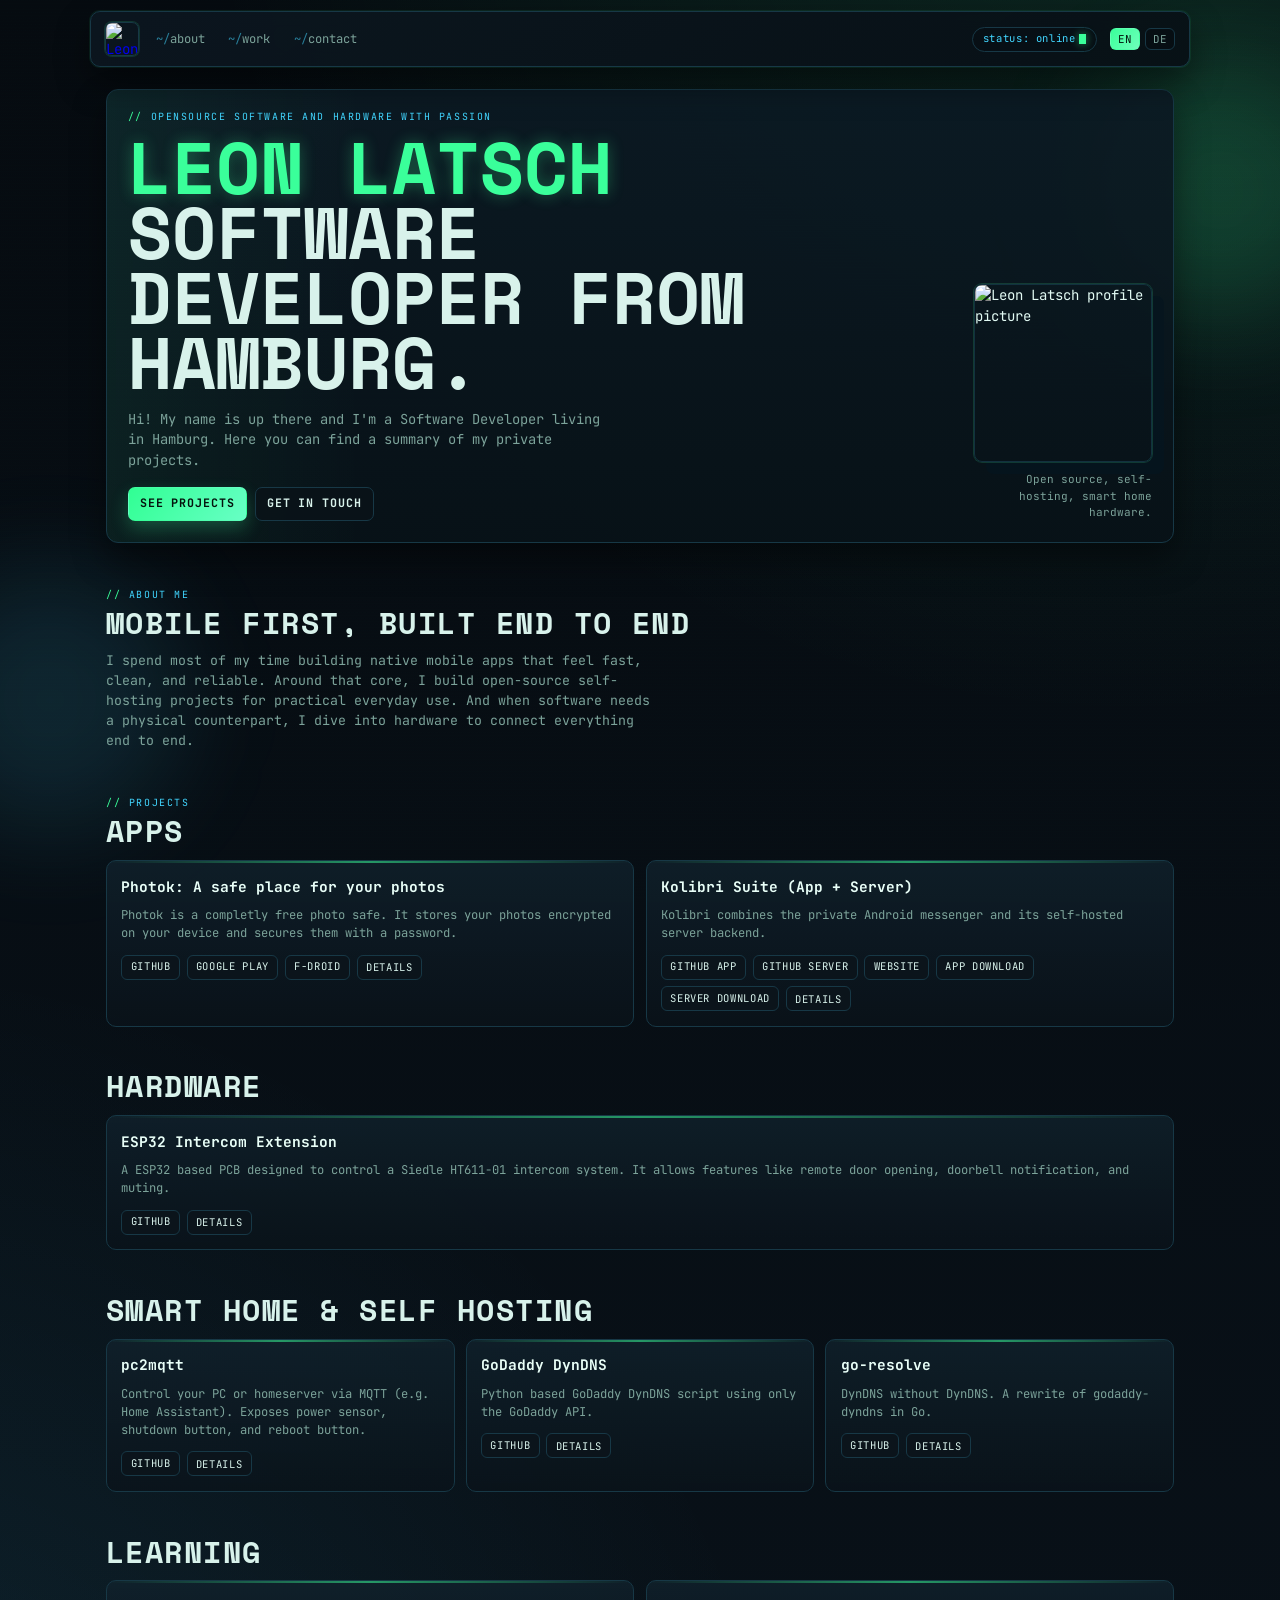
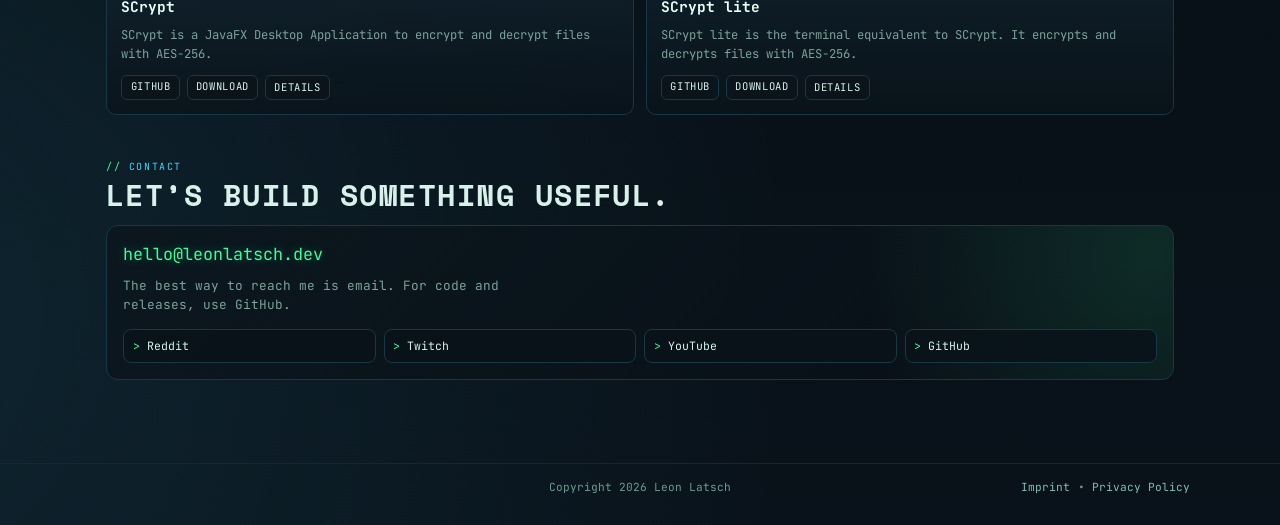
==== index.html @ 1a0ef121 "rename privacy file" ====
<!doctype html>
<html lang="en">
    <head>
        <meta charset="UTF-8" />
        <meta name="viewport" content="width=device-width, initial-scale=1.0" />
        <title>Leon Latsch</title>
        <meta
            name="description"
            content="OpenSource Software and Hardware with Passion."
        />
        <link
            rel="icon"
            type="image/png"
            href="https://github.com/leonlatsch.png"
        />
        <link rel="preconnect" href="https://fonts.googleapis.com" />
        <link rel="preconnect" href="https://fonts.gstatic.com" crossorigin />
        <link
            href="https://fonts.googleapis.com/css2?family=JetBrains+Mono:wght@400;500;700;800&family=Space+Mono:wght@400;700&display=swap"
            rel="stylesheet"
        />
        <link rel="stylesheet" href="./styles.css" />
    </head>
    <body data-page="home">
        <div class="noise" aria-hidden="true"></div>
        <div class="orb orb-a" aria-hidden="true"></div>
        <div class="orb orb-b" aria-hidden="true"></div>

        <header class="site-header">
            <div class="header-left">
                <a
                    href="#top"
                    class="header-avatar-link"
                    aria-label="Back to top"
                >
                    <img
                        class="header-avatar"
                        src="https://github.com/leonlatsch.png"
                        alt="Leon Latsch profile picture"
                        width="40"
                        height="40"
                        loading="eager"
                    />
                </a>
                <nav>
                    <a href="#about" data-i18n="common.nav.about">About</a>
                    <a href="#work" data-i18n="common.nav.work">Work</a>
                    <a href="#contact" data-i18n="common.nav.contact"
                        >Contact</a
                    >
                </nav>
            </div>
            <div class="header-center" aria-hidden="true">
                <span class="terminal-pill"
                    >status: online<span class="cursor"></span
                ></span>
            </div>
            <div class="lang-switcher" aria-label="Language switcher">
                <button type="button" data-lang="en">EN</button>
                <button type="button" data-lang="de">DE</button>
            </div>
        </header>

        <main id="top">
            <section class="hero reveal-frame">
                <p class="kicker" data-i18n="home.kicker">
                    OpenSource Software and Hardware with Passion
                </p>
                <div class="hero-layout">
                    <div class="hero-main">
                        <h1>
                            <span class="hero-name" data-i18n="home.hero.name"
                                >Leon Latsch</span
                            >
                            <span data-i18n="home.hero.role"
                                >Software Developer from Hamburg.</span
                            >
                        </h1>
                        <p class="lead" data-i18n="home.hero.intro">
                            Hi! My name is up there and I'm a Software Developer
                            living in Hamburg. Here you can find a summary of my
                            private projects.
                        </p>
                        <div class="hero-actions">
                            <a
                                class="btn btn-primary"
                                href="#work"
                                data-i18n="home.hero.ctaProjects"
                                >See projects</a
                            >
                            <a
                                class="btn btn-secondary"
                                href="mailto:hello@leonlatsch.dev"
                                data-i18n="home.hero.ctaContact"
                                >Get in touch</a
                            >
                        </div>
                    </div>
                    <aside class="hero-side">
                        <img
                            class="profile-pic"
                            src="https://github.com/leonlatsch.png"
                            alt="Leon Latsch profile picture"
                            width="180"
                            height="180"
                            loading="eager"
                        />
                        <p
                            class="hero-side-note"
                            data-i18n="home.hero.sideNote"
                        >
                            Open source, self-hosting, smart home hardware.
                        </p>
                    </aside>
                </div>
            </section>

            <section id="about" class="section">
                <div class="section-head">
                    <p class="eyebrow" data-i18n="home.about.comment">
                        about me
                    </p>
                    <h2 data-i18n="home.about.headline">
                        Mobile First, Built End to End
                    </h2>
                </div>
                <p class="about-text" data-i18n="home.about.text">
                    I spend most of my time building native mobile apps that
                    feel fast, clean, and reliable. Around that core, I build
                    open-source self-hosting projects for practical everyday
                    use. And when software needs a physical counterpart, I dive
                    into hardware to connect everything end to end.
                </p>
            </section>

            <section id="work" class="section">
                <div class="section-head">
                    <p class="eyebrow" data-i18n="home.work.comment">
                        projects
                    </p>
                </div>
                <div class="section-head">
                    <h2 class="group-heading" data-i18n="home.work.appsTitle">
                        Apps
                    </h2>
                </div>
                <div class="big-projects">
                    <article class="card">
                        <h3 data-i18n="home.projects.photok.title">
                            Photok: A safe place for your photos
                        </h3>
                        <p data-i18n="home.projects.photok.description">
                            Photok is a completly free photo safe.
                        </p>
                        <div class="project-links">
                            <a
                                href="https://github.com/leonlatsch/photok"
                                target="_blank"
                                rel="noreferrer"
                                data-i18n="home.projects.github"
                                >GitHub</a
                            >
                            <a
                                href="https://play.google.com/store/apps/details?id=dev.leonlatsch.photok&utm_source=website"
                                target="_blank"
                                rel="noreferrer"
                                data-i18n="home.projects.downloadGooglePlay"
                                >Google Play</a
                            >
                            <a
                                href="https://f-droid.org/packages/dev.leonlatsch.photok"
                                target="_blank"
                                rel="noreferrer"
                                data-i18n="home.projects.downloadFdroid"
                                >F-Droid</a
                            >
                            <button
                                type="button"
                                class="btn-link"
                                data-open-project="photok"
                                data-i18n="home.projects.details"
                            >
                                Details
                            </button>
                        </div>
                    </article>
                    <article class="card">
                        <h3 data-i18n="home.projects.kolibriSuite.title">
                            Kolibri Suite (App + Server)
                        </h3>
                        <p data-i18n="home.projects.kolibriSuite.description">
                            Kolibri combines the private Android messenger and
                            its self-hosted server backend.
                        </p>
                        <div class="project-links">
                            <a
                                href="https://github.com/leonlatsch/kolibri"
                                target="_blank"
                                rel="noreferrer"
                                data-i18n="home.projects.githubApp"
                                >GitHub App</a
                            >
                            <a
                                href="https://github.com/leonlatsch/kolibri-server"
                                target="_blank"
                                rel="noreferrer"
                                data-i18n="home.projects.githubServer"
                                >GitHub Server</a
                            >
                            <a
                                href="https://kolibri.leonlatsch.dev"
                                target="_blank"
                                rel="noreferrer"
                                data-i18n="home.projects.website"
                                >Website</a
                            >
                            <a
                                href="https://github.com/leonlatsch/kolibri/releases/latest"
                                target="_blank"
                                rel="noreferrer"
                                data-i18n="home.projects.downloadApp"
                                >App Download</a
                            >
                            <a
                                href="https://github.com/leonlatsch/kolibri-server/releases/latest"
                                target="_blank"
                                rel="noreferrer"
                                data-i18n="home.projects.downloadServer"
                                >Server Download</a
                            >
                            <button
                                type="button"
                                class="btn-link"
                                data-open-project="kolibriSuite"
                                data-i18n="home.projects.details"
                            >
                                Details
                            </button>
                        </div>
                    </article>
                </div>
            </section>

            <section class="section">
                <div class="section-head">
                    <h2
                        class="group-heading"
                        data-i18n="home.work.hardwareTitle"
                    >
                        Hardware
                    </h2>
                </div>
                <div class="big-projects">
                    <article class="card">
                        <h3 data-i18n="home.projects.esp32.title">
                            ESP32 Intercom Extension
                        </h3>
                        <p data-i18n="home.projects.esp32.description">
                            A ESP32 based PCB designed to control a Siedle
                            HT611-01 intercom system.
                        </p>
                        <div class="project-links">
                            <a
                                href="https://github.com/leonlatsch/HT611-01_ESP32"
                                target="_blank"
                                rel="noreferrer"
                                data-i18n="home.projects.github"
                                >GitHub</a
                            >
                            <button
                                type="button"
                                class="btn-link"
                                data-open-project="esp32"
                                data-i18n="home.projects.details"
                            >
                                Details
                            </button>
                        </div>
                    </article>
                </div>
            </section>

            <section class="section">
                <div class="section-head">
                    <h2
                        class="group-heading"
                        data-i18n="home.work.smartHomeTitle"
                    >
                        Smart Home &amp; Self Hosting
                    </h2>
                </div>
                <div class="big-projects">
                    <article class="card">
                        <h3 data-i18n="home.projects.pc2mqtt.title">pc2mqtt</h3>
                        <p data-i18n="home.projects.pc2mqtt.description">
                            Control your PC or homeserver with MQTT (e.g. Home
                            Assistant). Exposes power sensor, shutdown, and
                            reboot.
                        </p>
                        <div class="project-links">
                            <a
                                href="https://github.com/leonlatsch/pc2mqtt"
                                target="_blank"
                                rel="noreferrer"
                                data-i18n="home.projects.github"
                                >GitHub</a
                            >
                            <button
                                type="button"
                                class="btn-link"
                                data-open-project="pc2mqtt"
                                data-i18n="home.projects.details"
                            >
                                Details
                            </button>
                        </div>
                    </article>
                    <article class="card">
                        <h3 data-i18n="home.projects.godaddy.title">
                            GoDaddy DynDNS
                        </h3>
                        <p data-i18n="home.projects.godaddy.description">
                            Python based GoDaddy DynDNS script using only the
                            GoDaddy API.
                        </p>
                        <div class="project-links">
                            <a
                                href="https://github.com/leonlatsch/godaddy-dyndns"
                                target="_blank"
                                rel="noreferrer"
                                data-i18n="home.projects.github"
                                >GitHub</a
                            >
                            <button
                                type="button"
                                class="btn-link"
                                data-open-project="godaddy"
                                data-i18n="home.projects.details"
                            >
                                Details
                            </button>
                        </div>
                    </article>
                    <article class="card">
                        <h3 data-i18n="home.projects.goResolve.title">
                            go-resolve
                        </h3>
                        <p data-i18n="home.projects.goResolve.description">
                            DynDNS without DynDNS. A rewrite of godaddy-dyndns
                            in Go.
                        </p>
                        <div class="project-links">
                            <a
                                href="https://github.com/leonlatsch/go-resolve"
                                target="_blank"
                                rel="noreferrer"
                                data-i18n="home.projects.github"
                                >GitHub</a
                            >
                            <button
                                type="button"
                                class="btn-link"
                                data-open-project="goResolve"
                                data-i18n="home.projects.details"
                            >
                                Details
                            </button>
                        </div>
                    </article>
                </div>
            </section>

            <section class="section">
                <div class="section-head">
                    <h2
                        class="group-heading"
                        data-i18n="home.work.learningTitle"
                    >
                        Learning
                    </h2>
                </div>
                <div class="big-projects">
                    <article class="card">
                        <h3 data-i18n="home.projects.scrypt.title">SCrypt</h3>
                        <p data-i18n="home.projects.scrypt.description">
                            SCrypt is a JavaFX Desktop Application to encrypt
                            and decrypt files with AES-256.
                        </p>
                        <div class="project-links">
                            <a
                                href="https://github.com/leonlatsch/scrypt"
                                target="_blank"
                                rel="noreferrer"
                                data-i18n="home.projects.github"
                                >GitHub</a
                            >
                            <a
                                href="https://github.com/leonlatsch/scrypt/releases/latest"
                                target="_blank"
                                rel="noreferrer"
                                data-i18n="home.projects.download"
                                >Download</a
                            >
                            <button
                                type="button"
                                class="btn-link"
                                data-open-project="scrypt"
                                data-i18n="home.projects.details"
                            >
                                Details
                            </button>
                        </div>
                    </article>
                    <article class="card">
                        <h3 data-i18n="home.projects.scryptLite.title">
                            SCrypt lite
                        </h3>
                        <p data-i18n="home.projects.scryptLite.description">
                            SCrypt lite is the terminal equivalent to SCrypt.
                        </p>
                        <div class="project-links">
                            <a
                                href="https://github.com/leonlatsch/scrypt-lite"
                                target="_blank"
                                rel="noreferrer"
                                data-i18n="home.projects.github"
                                >GitHub</a
                            >
                            <a
                                href="https://github.com/leonlatsch/scrypt-lite/releases/latest"
                                target="_blank"
                                rel="noreferrer"
                                data-i18n="home.projects.download"
                                >Download</a
                            >
                            <button
                                type="button"
                                class="btn-link"
                                data-open-project="scryptLite"
                                data-i18n="home.projects.details"
                            >
                                Details
                            </button>
                        </div>
                    </article>
                </div>
            </section>

            <section id="contact" class="section">
                <div class="section-head">
                    <p class="eyebrow" data-i18n="home.contact.comment">
                        contact
                    </p>
                    <h2 data-i18n="home.contact.headline">
                        Let’s build something useful.
                    </h2>
                </div>
                <div class="contact">
                    <a class="mail-link" href="mailto:hello@leonlatsch.dev">
                        hello@leonlatsch.dev
                    </a>
                    <p class="contact-note" data-i18n="home.contact.note">
                        The best way to reach me is email. For code and
                        releases, use GitHub.
                    </p>
                    <div class="social-links">
                        <a
                            href="https://www.reddit.com/u/leonlatsch"
                            target="_blank"
                            rel="noreferrer"
                            data-i18n="common.social.reddit"
                            >Reddit</a
                        >
                        <a
                            href="https://twitch.tv/leonlatsch"
                            target="_blank"
                            rel="noreferrer"
                            data-i18n="common.social.twitch"
                            >Twitch</a
                        >
                        <a
                            href="https://www.youtube.com/channel/UCuHlotm527Csanl_EoevnqQ"
                            target="_blank"
                            rel="noreferrer"
                            data-i18n="common.social.youtube"
                            >YouTube</a
                        >
                        <a
                            href="https://github.com/leonlatsch"
                            target="_blank"
                            rel="noreferrer"
                            data-i18n="common.social.github"
                            >GitHub</a
                        >
                    </div>
                </div>
            </section>
        </main>
        <footer class="site-footer">
            <div class="site-footer-inner">
                <div class="site-footer-left" aria-hidden="true"></div>
                <p class="site-footer-copy">Copyright 2026 Leon Latsch</p>
                <p class="site-footer-links">
                    <a href="./imprint.html" data-i18n="common.legal.imprint"
                        >Imprint</a
                    >
                    <span>&bull;</span>
                    <a
                        href="./privacy.html"
                        data-i18n="common.legal.privacy"
                        >Privacy Policy</a
                    >
                </p>
            </div>
        </footer>

        <dialog id="project-modal" class="project-modal">
            <article class="project-modal-card">
                <div class="project-modal-head">
                    <p class="eyebrow" data-i18n="home.projects.modalEyebrow">
                        Project details
                    </p>
                    <button
                        type="button"
                        id="project-modal-close"
                        class="btn-link"
                        data-i18n="home.projects.close"
                    >
                        Close
                    </button>
                </div>
                <h3 id="project-modal-title"></h3>
                <p id="project-modal-body"></p>
                <div id="project-modal-links" class="project-links"></div>
            </article>
        </dialog>

        <script src="./script.js"></script>
        <script src="https://storage.ko-fi.com/cdn/scripts/overlay-widget.js"></script>
        <script>
            kofiWidgetOverlay.draw("leonlatsch", {
                type: "floating-chat",
                "floating-chat.donateButton.text": "Support Me",
                "floating-chat.donateButton.background-color": "#323842",
                "floating-chat.donateButton.text-color": "#fff",
            });
        </script>
    </body>
</html>
---- styles.css ----
:root {
  --bg: #060b10;
  --bg-2: #09121a;
  --panel: #0d1821;
  --panel-2: #111f2b;
  --line: #173846;
  --line-soft: #102a35;
  --text: #d8f2eb;
  --muted: #7ca39a;
  --accent: #3aff9a;
  --accent-2: #42d6ff;
  --chip: #0b141b;
  --shadow: 0 16px 34px rgba(0, 0, 0, 0.42);
}

*,
*::before,
*::after {
  box-sizing: border-box;
}

html,
body {
  margin: 0;
  padding: 0;
}

body {
  font-family: "JetBrains Mono", "IBM Plex Mono", monospace;
  font-size: 14px;
  line-height: 1.5;
  color: var(--text);
  min-height: 100vh;
  background:
    radial-gradient(circle at 88% -10%, rgba(58, 255, 154, 0.12), transparent 36%),
    radial-gradient(circle at -12% 90%, rgba(66, 214, 255, 0.1), transparent 40%),
    linear-gradient(180deg, var(--bg), var(--bg-2));
}

body::before {
  content: "";
  position: fixed;
  inset: 0;
  pointer-events: none;
  background: repeating-linear-gradient(
    to bottom,
    rgba(123, 255, 213, 0.03) 0,
    rgba(123, 255, 213, 0.03) 1px,
    transparent 1px,
    transparent 3px
  );
  opacity: 0.22;
  z-index: -3;
}

body.is-lang-transition [data-i18n],
body.is-lang-transition [data-i18n-html] {
  animation: i18n-swap 220ms ease;
}

@keyframes i18n-swap {
  0% {
    opacity: 0.2;
    transform: translateY(4px);
  }
  100% {
    opacity: 1;
    transform: translateY(0);
  }
}

.noise {
  position: fixed;
  inset: 0;
  pointer-events: none;
  opacity: 0.08;
  background-image: radial-gradient(rgba(196, 255, 242, 0.7) 0.4px, transparent 0.4px);
  background-size: 4px 4px;
  mix-blend-mode: screen;
  z-index: -2;
}

.orb {
  position: fixed;
  pointer-events: none;
  border-radius: 999px;
  filter: blur(52px);
  z-index: -1;
}

.orb-a {
  width: 260px;
  height: 260px;
  right: -70px;
  top: 60px;
  background: rgba(58, 255, 154, 0.16);
}

.orb-b {
  width: 260px;
  height: 260px;
  left: -80px;
  bottom: 70px;
  background: rgba(66, 214, 255, 0.12);
}

.site-header {
  position: sticky;
  top: 0;
  z-index: 30;
  width: min(1100px, calc(100% - 1.4rem));
  margin: 0.7rem auto 0;
  display: grid;
  grid-template-columns: minmax(0, 1fr) auto auto;
  align-items: center;
  gap: 0.8rem;
  padding: 0.62rem 0.86rem;
  border: 1px solid var(--line);
  border-radius: 10px;
  background: linear-gradient(145deg, rgba(12, 23, 32, 0.92), rgba(8, 16, 22, 0.95));
  box-shadow: 0 0 0 1px rgba(58, 255, 154, 0.08), var(--shadow);
  backdrop-filter: blur(10px);
}

.header-left {
  display: flex;
  align-items: center;
  gap: 0.56rem;
  min-width: 0;
}

.header-avatar-link {
  display: inline-flex;
  text-decoration: none;
}

.header-avatar {
  width: 34px;
  height: 34px;
  border-radius: 7px;
  border: 1px solid var(--line);
  box-shadow: 0 0 0 1px rgba(58, 255, 154, 0.14);
  object-fit: cover;
}

nav {
  display: flex;
  flex-wrap: wrap;
  align-items: center;
  gap: 0.36rem;
}

nav a {
  text-decoration: none;
  color: var(--muted);
  border: 1px solid transparent;
  border-radius: 6px;
  padding: 0.24rem 0.48rem;
  font-size: 0.76rem;
  text-transform: lowercase;
  transition: color 160ms ease, border-color 160ms ease, background 160ms ease;
}

nav a::before {
  content: "~/";
  color: rgba(66, 214, 255, 0.55);
}

nav a:hover {
  color: var(--text);
  border-color: var(--line);
  background: rgba(66, 214, 255, 0.08);
}

.header-center {
  justify-self: center;
}

.terminal-pill {
  display: inline-flex;
  align-items: center;
  gap: 0.2rem;
  border: 1px solid var(--line);
  border-radius: 999px;
  padding: 0.22rem 0.62rem;
  color: var(--accent-2);
  font-size: 0.66rem;
  text-transform: lowercase;
  letter-spacing: 0.06em;
  background: rgba(8, 15, 21, 0.84);
}

.cursor {
  width: 7px;
  height: 0.9em;
  background: var(--accent);
  display: inline-block;
  box-shadow: 0 0 8px rgba(58, 255, 154, 0.55);
  animation: blink-cursor 1s steps(2, start) infinite;
}

.lang-switcher {
  display: flex;
  gap: 0.35rem;
}

.lang-switcher button {
  border: 1px solid var(--line);
  background: rgba(7, 14, 19, 0.9);
  color: var(--muted);
  font-family: inherit;
  font-size: 0.68rem;
  padding: 0.18rem 0.44rem;
  border-radius: 6px;
  cursor: pointer;
}

.lang-switcher button.active {
  color: #03140c;
  border-color: transparent;
  background: linear-gradient(130deg, var(--accent), #6fffbb);
}

main {
  max-width: 1100px;
  margin: 0 auto;
  padding: 1.35rem 1rem 3.8rem;
}

.hero {
  position: relative;
  border: 1px solid var(--line);
  border-radius: 12px;
  padding: 1.3rem;
  background:
    linear-gradient(90deg, rgba(58, 255, 154, 0.06), transparent 24%),
    linear-gradient(180deg, rgba(12, 26, 36, 0.92), rgba(8, 18, 24, 0.92));
  box-shadow: var(--shadow);
}

.hero-layout {
  display: grid;
  grid-template-columns: 1.16fr minmax(170px, 250px);
  gap: 1rem;
  align-items: end;
}

.kicker,
.eyebrow {
  margin: 0;
  color: var(--accent-2);
  font-size: 0.62rem;
  text-transform: uppercase;
  letter-spacing: 0.16em;
}

.kicker::before,
.eyebrow::before {
  content: "// ";
  color: var(--accent);
}

h1 {
  margin: 0.62rem 0 0;
  max-width: 16ch;
  line-height: 0.9;
  font-size: clamp(1.8rem, 6.2vw, 4.5rem);
  font-family: "Space Mono", "JetBrains Mono", monospace;
  text-transform: uppercase;
}

h1 span {
  display: block;
}

.hero-name {
  color: var(--accent);
  text-shadow: 0 0 16px rgba(58, 255, 154, 0.32);
}

.lead {
  margin: 0.9rem 0 0;
  max-width: 60ch;
  color: var(--muted);
  font-size: 0.86rem;
}

.hero-actions {
  margin-top: 1rem;
  display: flex;
  flex-wrap: wrap;
  gap: 0.5rem;
}

.btn {
  text-decoration: none;
  border: 1px solid var(--line);
  border-radius: 7px;
  padding: 0.46rem 0.68rem;
  font-size: 0.73rem;
  font-weight: 700;
  text-transform: uppercase;
  letter-spacing: 0.08em;
  transition: transform 150ms ease, box-shadow 150ms ease, background 150ms ease;
}

.btn:hover {
  transform: translateY(-2px);
}

.btn-primary {
  color: #05120d;
  border-color: transparent;
  background: linear-gradient(130deg, #30ff93, #68ffc5);
  box-shadow: 0 8px 18px rgba(58, 255, 154, 0.24);
}

.btn-secondary {
  color: var(--text);
  background: rgba(10, 18, 24, 0.84);
}

.hero-side {
  display: grid;
  gap: 0.55rem;
  justify-items: end;
}

.profile-pic {
  width: clamp(130px, 21vw, 178px);
  height: clamp(130px, 21vw, 178px);
  object-fit: cover;
  border-radius: 8px;
  border: 1px solid var(--line);
  box-shadow: 0 0 0 1px rgba(58, 255, 154, 0.16), 12px 12px 0 rgba(13, 30, 40, 0.75);
  filter: saturate(0.88) contrast(1.08);
}

.hero-side-note {
  margin: 0;
  max-width: 24ch;
  text-align: right;
  color: var(--muted);
  font-size: 0.69rem;
}

.section {
  margin-top: 2.8rem;
}

.section-head h2 {
  margin: 0.35rem 0 0;
  font-size: clamp(1.12rem, 3.2vw, 1.85rem);
  line-height: 1.02;
  text-transform: uppercase;
  letter-spacing: 0.05em;
  font-family: "Space Mono", "JetBrains Mono", monospace;
}

.big-projects {
  margin-top: 0.86rem;
  display: grid;
  grid-template-columns: repeat(auto-fit, minmax(250px, 1fr));
  gap: 0.7rem;
}

.card {
  border: 1px solid var(--line);
  border-radius: 10px;
  padding: 0.9rem;
  background:
    linear-gradient(180deg, rgba(17, 34, 45, 0.78), rgba(10, 19, 26, 0.82));
  position: relative;
  overflow: hidden;
}

.card::before {
  content: "";
  position: absolute;
  left: 0;
  top: 0;
  width: 100%;
  height: 2px;
  background: linear-gradient(90deg, transparent, var(--accent), transparent);
  opacity: 0.54;
}

.card:hover {
  border-color: #245a6d;
  box-shadow: 0 12px 24px rgba(2, 11, 16, 0.6);
}

.card h3 {
  margin: 0;
  font-size: 0.91rem;
  color: #e9fff8;
}

.card p {
  margin: 0.54rem 0 0;
  color: var(--muted);
  font-size: 0.76rem;
}

.project-links {
  margin-top: 0.76rem;
  display: flex;
  flex-wrap: wrap;
  gap: 0.42rem;
}

.project-links a,
.btn-link {
  text-decoration: none;
  border: 1px solid var(--line);
  color: var(--text);
  background: var(--chip);
  border-radius: 6px;
  padding: 0.22rem 0.52rem;
  font-size: 0.66rem;
  text-transform: uppercase;
  letter-spacing: 0.06em;
}

.btn-link {
  cursor: pointer;
  font-family: inherit;
}

.project-links a:hover,
.btn-link:hover {
  border-color: #255a64;
  background: rgba(66, 214, 255, 0.1);
}

.small-project-list {
  margin-top: 0.9rem;
  border: 1px solid var(--line);
  border-radius: 10px;
  overflow: hidden;
  background: rgba(10, 18, 25, 0.82);
}

.small-project {
  padding: 0.78rem 0.88rem;
  border-bottom: 1px dashed var(--line-soft);
}

.small-project:last-child {
  border-bottom: 0;
}

.small-project h3 {
  margin: 0;
  font-size: 0.84rem;
}

.small-project p {
  margin: 0.34rem 0 0;
  color: var(--muted);
  font-size: 0.74rem;
}

.social-links {
  margin-top: 0.88rem;
  display: grid;
  grid-template-columns: repeat(auto-fit, minmax(140px, 1fr));
  gap: 0.5rem;
}

.social-links a {
  text-decoration: none;
  color: var(--text);
  border: 1px solid var(--line);
  border-radius: 8px;
  padding: 0.48rem 0.56rem;
  font-size: 0.72rem;
  background: rgba(10, 19, 26, 0.88);
}

.social-links a::before {
  content: "> ";
  color: var(--accent);
}

.social-links a:hover {
  border-color: #255a64;
  background: rgba(66, 214, 255, 0.1);
}

.about-text {
  max-width: 68ch;
  color: var(--muted);
  font-size: 0.83rem;
}

.contact {
  border: 1px solid var(--line);
  border-radius: 12px;
  padding: 1rem;
  background:
    radial-gradient(circle at 98% 20%, rgba(58, 255, 154, 0.12), transparent 28%),
    linear-gradient(135deg, rgba(12, 23, 31, 0.95), rgba(8, 15, 22, 0.95));
}

.section-head + .contact {
  margin-top: 0.9rem;
}

.contact h2 {
  margin: 0.24rem 0 0.62rem;
  font-size: clamp(1.3rem, 3.8vw, 2.35rem);
  line-height: 0.95;
}

.mail-link {
  color: var(--accent);
  font-size: 1.05rem;
  text-decoration: none;
  text-shadow: 0 0 12px rgba(58, 255, 154, 0.32);
}

.contact-note {
  margin: 0.56rem 0 0;
  max-width: 56ch;
  color: var(--muted);
  font-size: 0.8rem;
}

.contact-actions {
  margin-top: 0.9rem;
  display: flex;
  flex-wrap: wrap;
  gap: 0.45rem;
}

.legal-page {
  max-width: 980px;
  margin: 0 auto;
  padding: 1rem 1rem 3.4rem;
}

.legal-card {
  border: 1px solid var(--line);
  border-radius: 12px;
  background: linear-gradient(160deg, rgba(10, 19, 26, 0.95), rgba(8, 15, 21, 0.95));
  padding: 1.05rem;
  box-shadow: var(--shadow);
}

.legal-card h1 {
  max-width: none;
  margin-top: 0.45rem;
  font-size: clamp(1.5rem, 5vw, 2.8rem);
}

.legal-card h2 {
  margin-top: 1.15rem;
  font-size: 0.95rem;
}

.legal-card h3 {
  margin-top: 1rem;
  font-size: 0.84rem;
}

.legal-card p,
.legal-card li {
  color: var(--muted);
  font-size: 0.78rem;
}

.legal-source a {
  color: var(--accent-2);
}

.site-footer {
  margin-top: 1.4rem;
  border-top: 1px solid var(--line-soft);
  padding: 0.92rem 1rem 1.8rem;
}

.site-footer-inner {
  max-width: 1100px;
  margin: 0 auto;
  display: grid;
  grid-template-columns: 1fr auto 1fr;
  align-items: center;
  gap: 0.62rem;
}

.site-footer-left {
  min-height: 1px;
}

.site-footer-copy {
  margin: 0;
  color: #6b9c8f;
  font-size: 0.7rem;
  justify-self: center;
}

.site-footer-links {
  margin: 0;
  justify-self: end;
  display: flex;
  flex-wrap: wrap;
  align-items: center;
  gap: 0.46rem;
  color: #6b9c8f;
  font-size: 0.7rem;
}

.site-footer-links a {
  color: #7fbfb0;
  text-decoration: none;
}

.site-footer-links a:hover {
  color: var(--accent);
}

.project-modal {
  border: 0;
  background: transparent;
  max-width: min(760px, calc(100vw - 2rem));
  width: 100%;
  padding: 0;
}

.project-modal::backdrop {
  background: rgba(0, 6, 9, 0.76);
  animation: modal-backdrop-in 160ms ease;
}

.project-modal-card {
  border: 1px solid var(--line);
  border-radius: 12px;
  background: linear-gradient(150deg, rgba(9, 18, 25, 0.97), rgba(7, 13, 18, 0.97));
  box-shadow: 0 22px 40px rgba(0, 0, 0, 0.5);
  padding: 0.9rem;
}

.project-modal-head {
  display: flex;
  align-items: center;
  justify-content: space-between;
  gap: 0.6rem;
}

#project-modal-title {
  margin: 0.6rem 0 0;
  font-size: 1.02rem;
}

#project-modal-body {
  margin: 0.46rem 0 0;
  color: var(--muted);
  font-size: 0.8rem;
}

.project-modal[open] .project-modal-card {
  animation: modal-in 200ms cubic-bezier(0.2, 0.8, 0.2, 1);
}

.project-modal.is-closing::backdrop {
  animation: modal-backdrop-out 150ms ease forwards;
}

.project-modal.is-closing .project-modal-card {
  animation: modal-out 150ms ease forwards;
}

.reveal {
  opacity: 0;
  transform: translateY(12px);
  transition: opacity 390ms ease, transform 390ms ease;
}

.reveal.is-visible {
  opacity: 1;
  transform: none;
}

@keyframes modal-in {
  0% {
    opacity: 0;
    transform: translateY(10px) scale(0.98);
  }
  100% {
    opacity: 1;
    transform: translateY(0) scale(1);
  }
}

@keyframes modal-out {
  0% {
    opacity: 1;
    transform: translateY(0) scale(1);
  }
  100% {
    opacity: 0;
    transform: translateY(8px) scale(0.985);
  }
}

@keyframes modal-backdrop-in {
  0% {
    opacity: 0;
  }
  100% {
    opacity: 1;
  }
}

@keyframes modal-backdrop-out {
  0% {
    opacity: 1;
  }
  100% {
    opacity: 0;
  }
}

@keyframes blink-cursor {
  0% {
    opacity: 1;
  }
  50% {
    opacity: 0;
  }
  100% {
    opacity: 1;
  }
}

@media (max-width: 980px) {
  .site-header {
    grid-template-columns: 1fr auto;
    row-gap: 0.5rem;
  }

  .header-center {
    grid-column: 1 / -1;
    justify-self: start;
  }

  .hero-layout {
    grid-template-columns: 1fr;
    gap: 0.8rem;
  }

  .hero-side {
    justify-items: start;
  }

  .hero-side-note {
    text-align: left;
  }

  .site-footer-inner {
    grid-template-columns: 1fr;
    justify-items: center;
    text-align: center;
  }

  .site-footer-links {
    justify-self: center;
  }
}

@media (max-width: 620px) {
  body {
    font-size: 13px;
  }

  .site-header {
    width: calc(100% - 0.8rem);
    margin-top: 0.5rem;
    padding: 0.56rem;
  }

  .header-left {
    flex-wrap: wrap;
  }

  .header-center {
    width: 100%;
  }

  .terminal-pill {
    width: 100%;
  }

  main {
    padding: 1rem 0.62rem 3.1rem;
  }

  .hero {
    padding: 1rem;
  }

  .contact {
    padding: 0.86rem;
  }
}
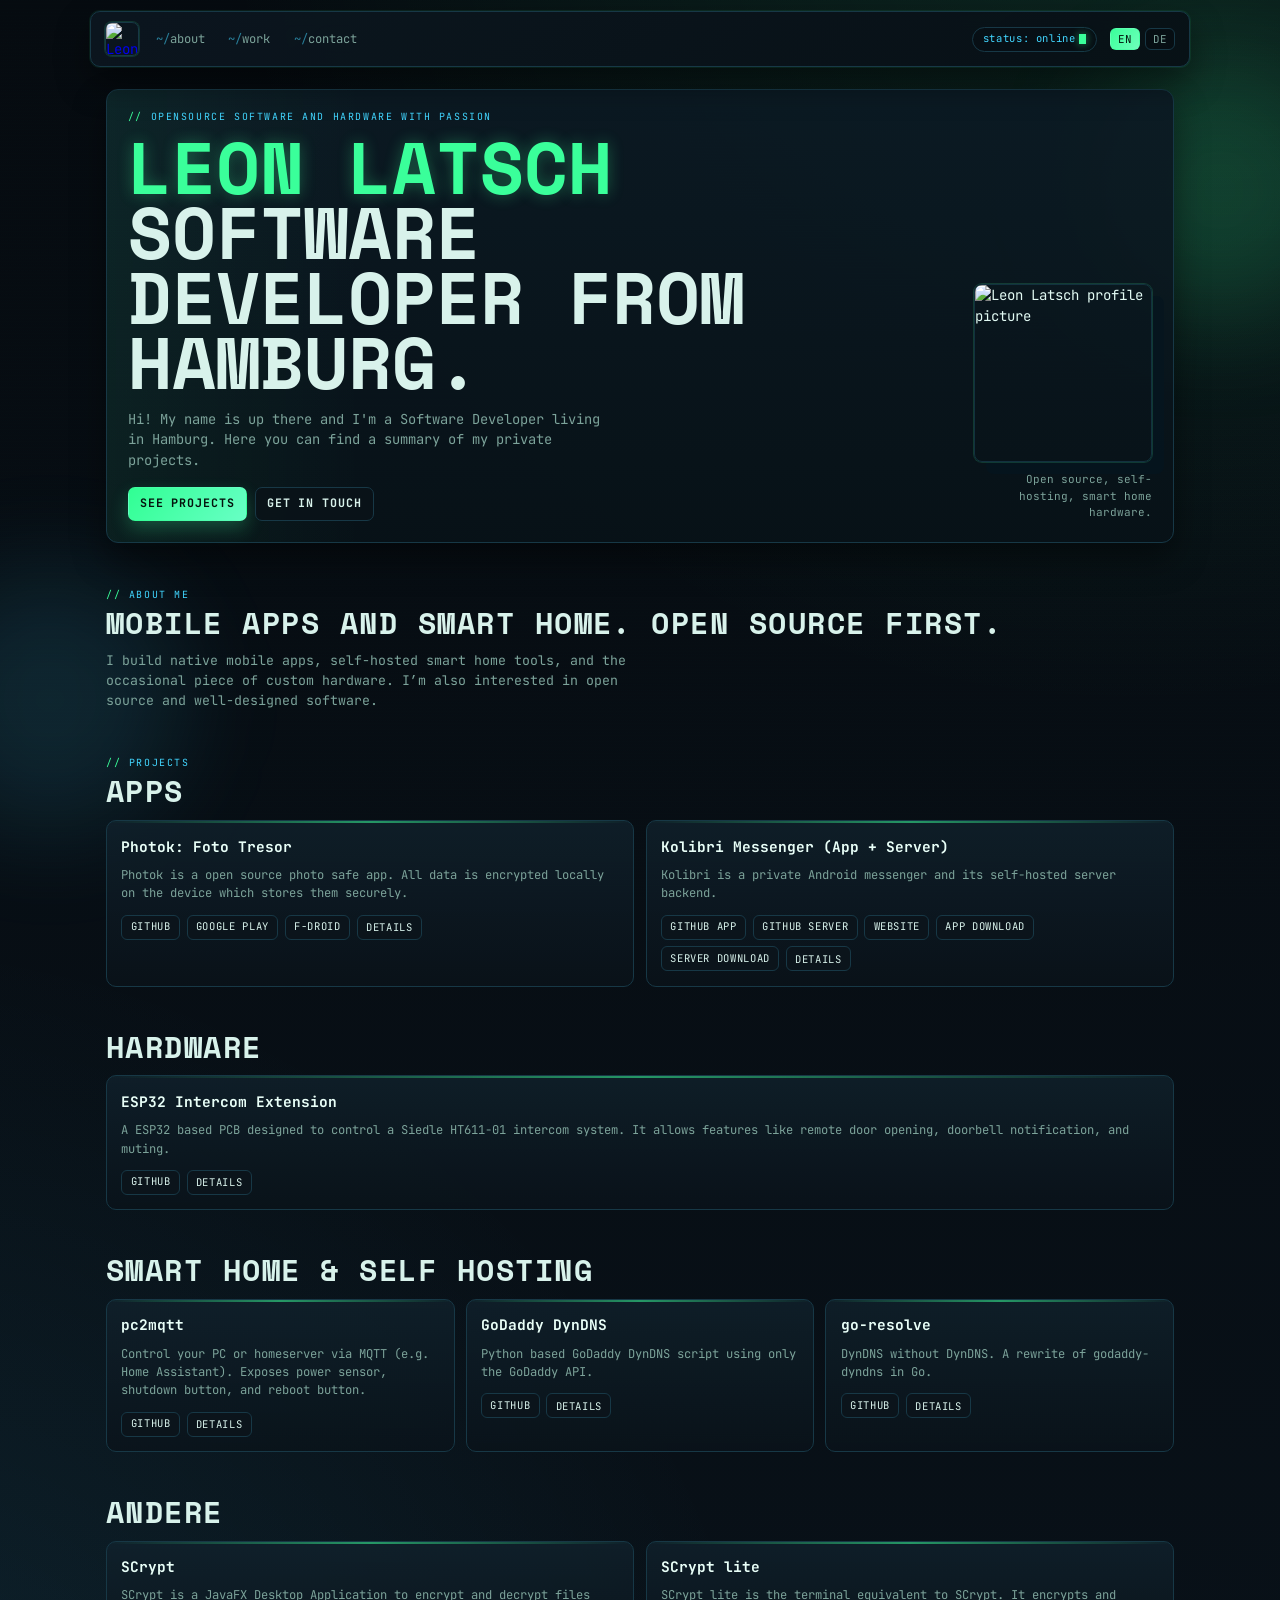
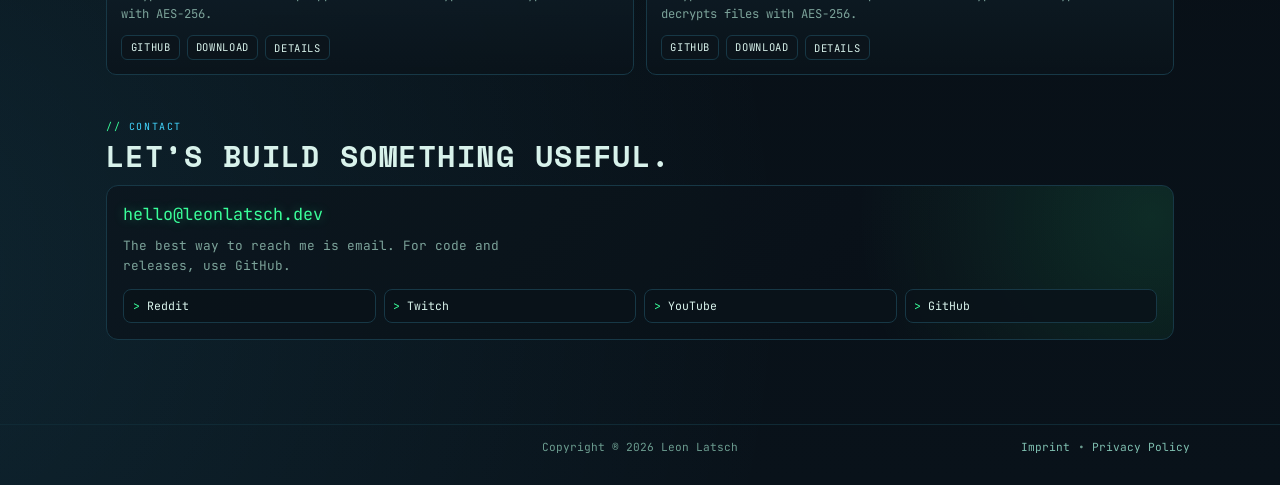
==== commit 426f34d5: "improve content texts" ====
--- a/index.html
+++ b/index.html
@@ -499,7 +499,7 @@
         <footer class="site-footer">
             <div class="site-footer-inner">
                 <div class="site-footer-left" aria-hidden="true"></div>
-                <p class="site-footer-copy">Copyright 2026 Leon Latsch</p>
+                <p class="site-footer-copy">Copyright ® 2026 Leon Latsch</p>
                 <p class="site-footer-links">
                     <a href="./imprint.html" data-i18n="common.legal.imprint"
                         >Imprint</a
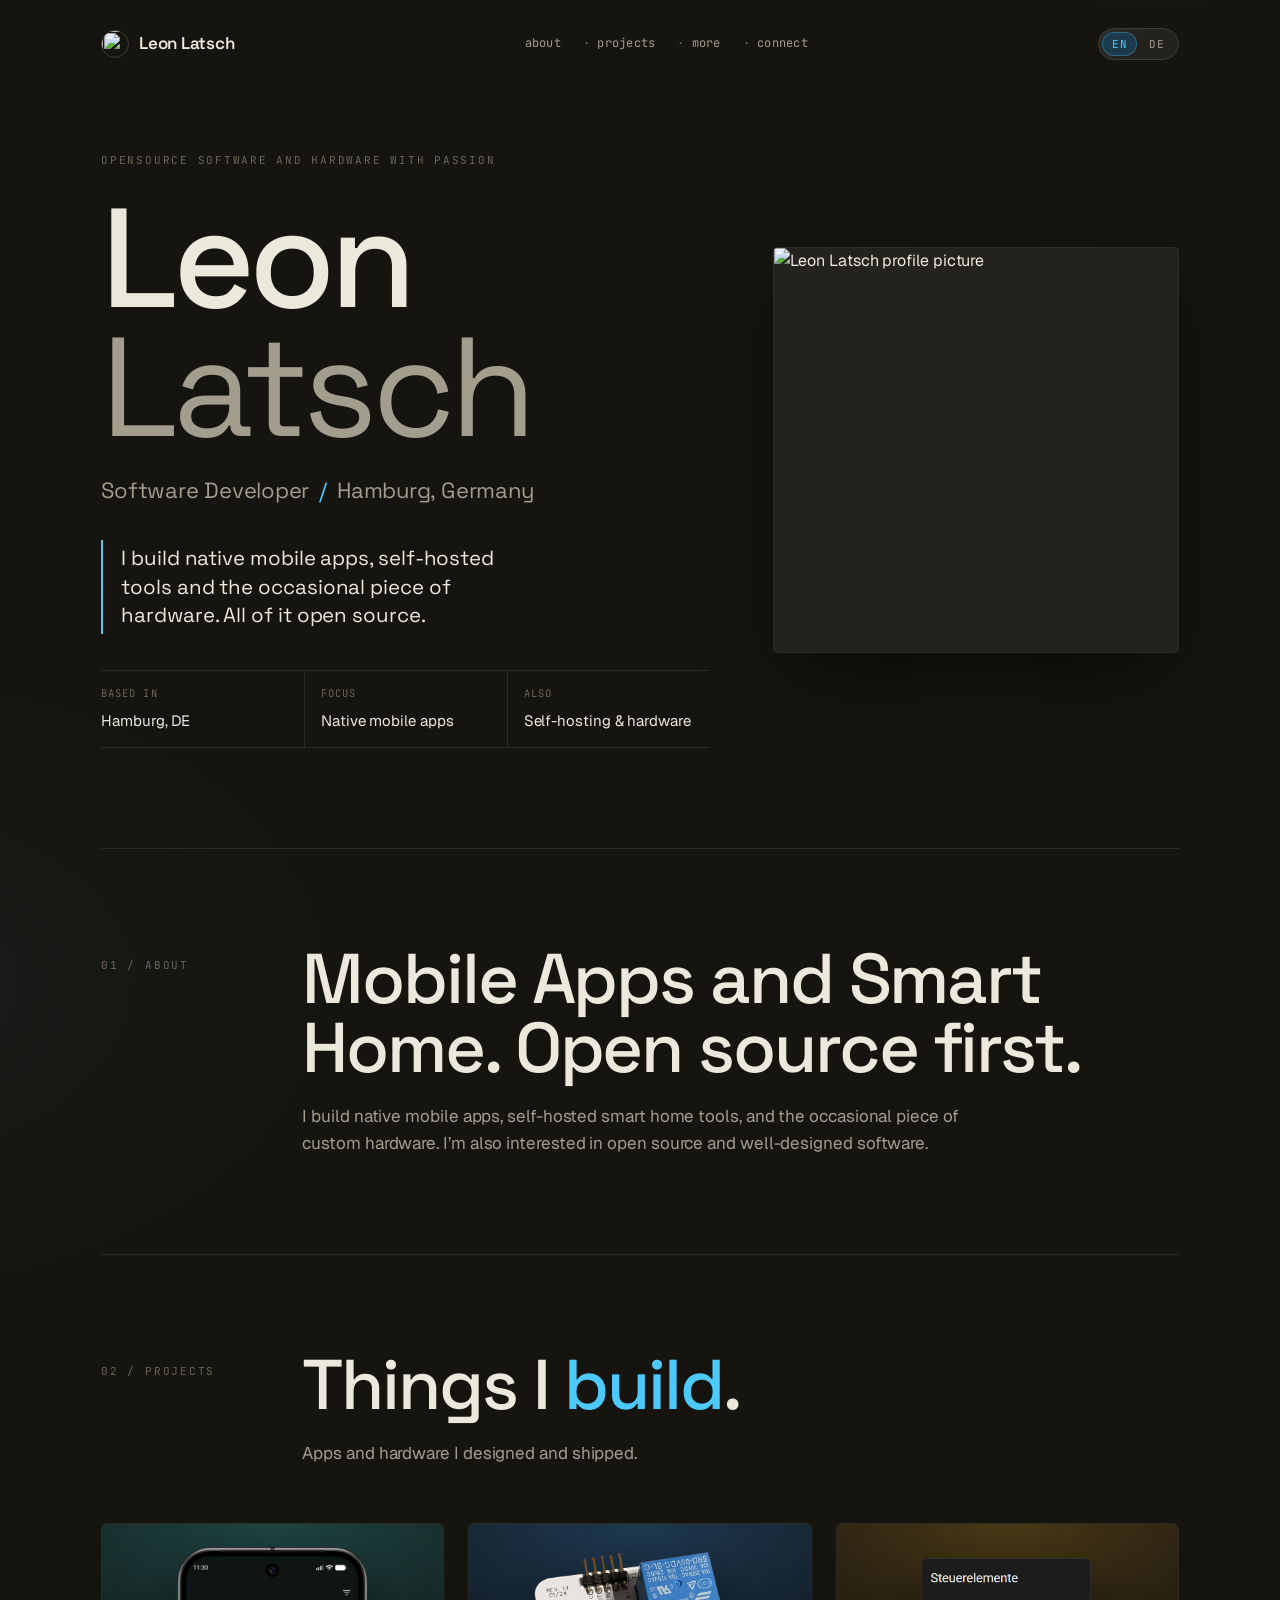
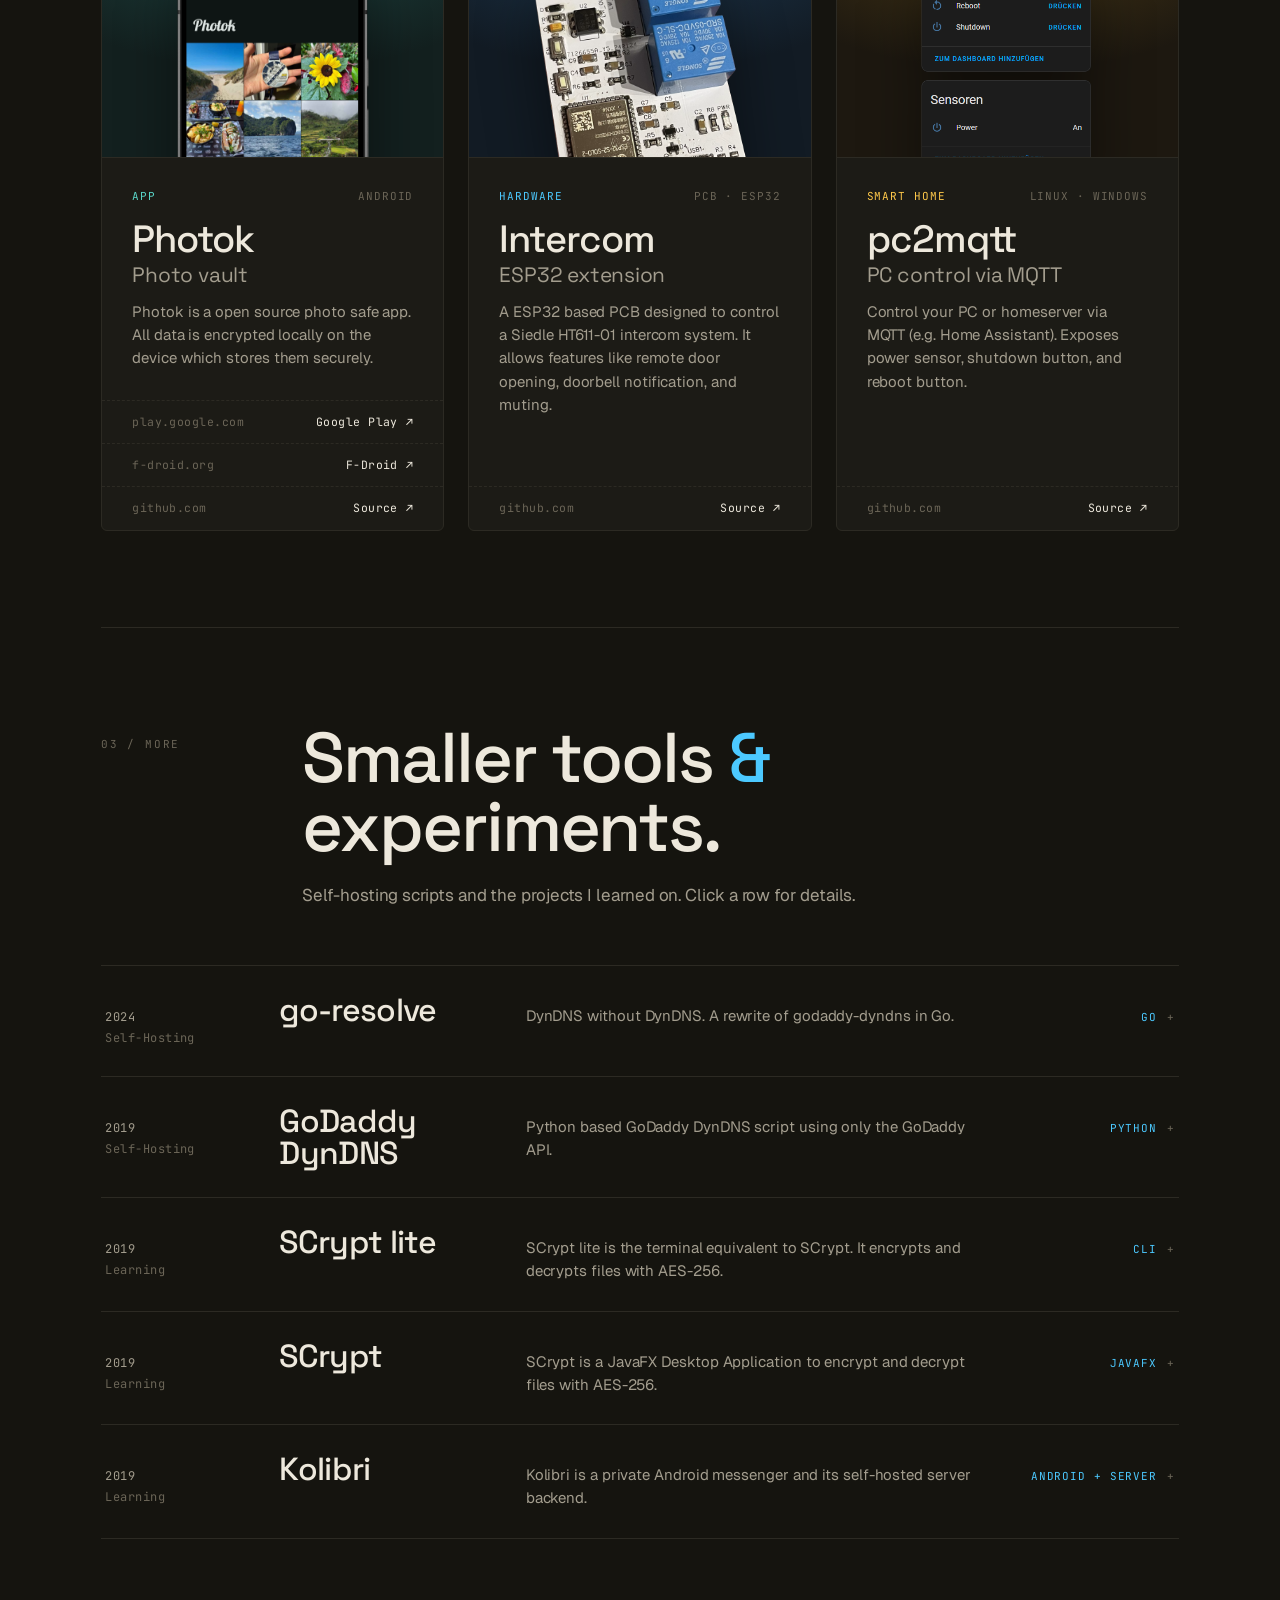
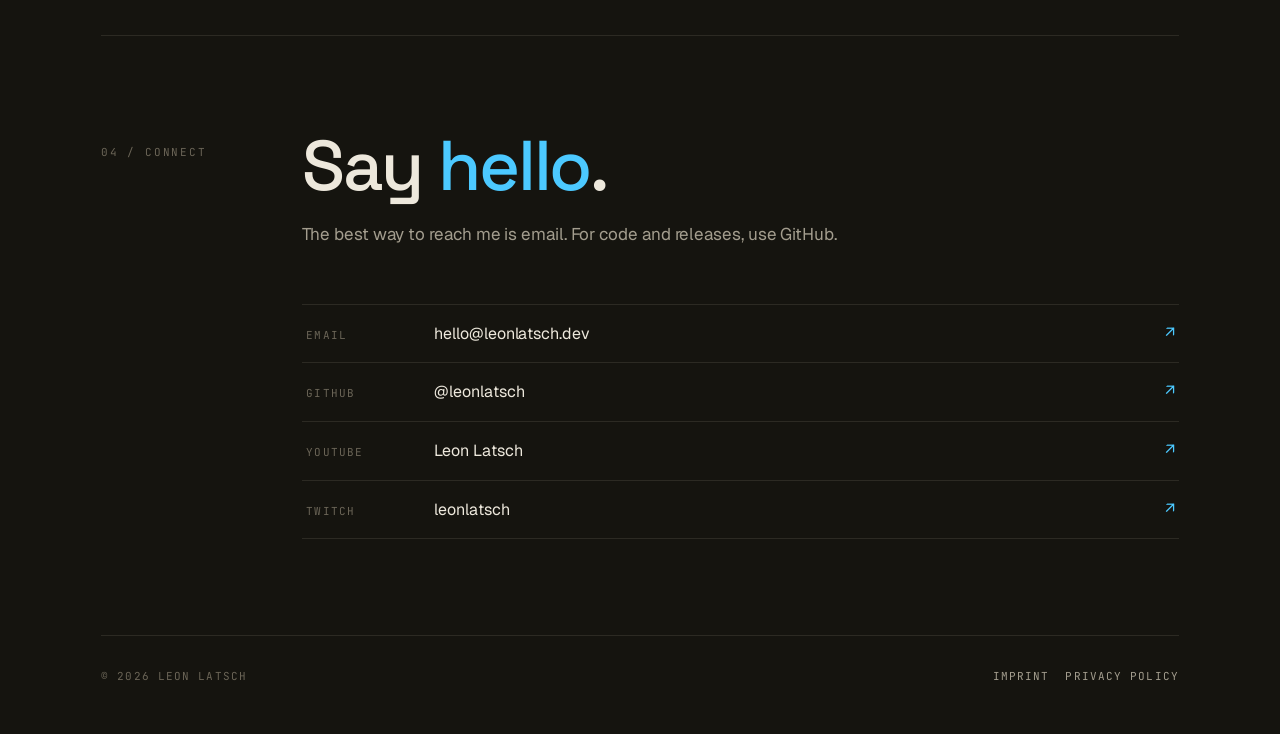
==== commit e2215f1b: "remove kofi link redesign  wordings  src save  sort project after year  animate lang switcher  respo" ====
--- a/index.html
+++ b/index.html
@@ -8,6 +8,8 @@
             name="description"
             content="OpenSource Software and Hardware with Passion."
         />
+        <meta name="theme-color" content="#15140f" />
+        <meta name="color-scheme" content="dark" />
         <link
             rel="icon"
             type="image/png"
@@ -16,534 +18,369 @@
         <link rel="preconnect" href="https://fonts.googleapis.com" />
         <link rel="preconnect" href="https://fonts.gstatic.com" crossorigin />
         <link
-            href="https://fonts.googleapis.com/css2?family=JetBrains+Mono:wght@400;500;700;800&family=Space+Mono:wght@400;700&display=swap"
+            href="https://fonts.googleapis.com/css2?family=Geist:wght@400;500;600&family=JetBrains+Mono:wght@400;500&family=Space+Grotesk:wght@400;500;600&display=swap"
             rel="stylesheet"
         />
         <link rel="stylesheet" href="./styles.css" />
+        <script src="https://cdn.telemetrydeck.com/websdk/telemetrydeck.min.js" data-app-id="EEBC27F7-3748-41E8-992B-FD4944C7D993"></script>
     </head>
     <body data-page="home">
-        <div class="noise" aria-hidden="true"></div>
-        <div class="orb orb-a" aria-hidden="true"></div>
-        <div class="orb orb-b" aria-hidden="true"></div>
-
-        <header class="site-header">
-            <div class="header-left">
-                <a
-                    href="#top"
-                    class="header-avatar-link"
-                    aria-label="Back to top"
-                >
+        <div class="wrap">
+            <header class="top">
+                <a href="#top" class="brand" aria-label="Back to top">
                     <img
-                        class="header-avatar"
+                        class="brand-avatar"
                         src="https://github.com/leonlatsch.png"
-                        alt="Leon Latsch profile picture"
-                        width="40"
-                        height="40"
-                        loading="eager"
+                        alt=""
+                        width="28"
+                        height="28"
                     />
+                    <span>Leon Latsch</span>
                 </a>
-                <nav>
-                    <a href="#about" data-i18n="common.nav.about">About</a>
-                    <a href="#work" data-i18n="common.nav.work">Work</a>
-                    <a href="#contact" data-i18n="common.nav.contact"
-                        >Contact</a
-                    >
+                <nav class="nav">
+                    <a href="#about" data-i18n="common.nav.about">about</a>
+                    <a href="#work" data-i18n="common.nav.work">projects</a>
+                    <a href="#more" data-i18n="common.nav.more">more</a>
+                    <a href="#contact" data-i18n="common.nav.contact">connect</a>
                 </nav>
-            </div>
-            <div class="header-center" aria-hidden="true">
-                <span class="terminal-pill"
-                    >status: online<span class="cursor"></span
-                ></span>
-            </div>
-            <div class="lang-switcher" aria-label="Language switcher">
-                <button type="button" data-lang="en">EN</button>
-                <button type="button" data-lang="de">DE</button>
-            </div>
-        </header>
-
-        <main id="top">
-            <section class="hero reveal-frame">
-                <p class="kicker" data-i18n="home.kicker">
-                    OpenSource Software and Hardware with Passion
-                </p>
-                <div class="hero-layout">
-                    <div class="hero-main">
-                        <h1>
-                            <span class="hero-name" data-i18n="home.hero.name"
-                                >Leon Latsch</span
-                            >
-                            <span data-i18n="home.hero.role"
-                                >Software Developer from Hamburg.</span
-                            >
-                        </h1>
-                        <p class="lead" data-i18n="home.hero.intro">
-                            Hi! My name is up there and I'm a Software Developer
-                            living in Hamburg. Here you can find a summary of my
-                            private projects.
+                <div class="lang-switcher" aria-label="Language switcher">
+                    <button type="button" data-lang="en">EN</button>
+                    <button type="button" data-lang="de">DE</button>
+                </div>
+            </header>
+
+            <main id="top">
+                <section class="hero">
+                    <div class="hero-grid">
+                        <div class="hero-main">
+                            <p class="kicker" data-i18n="home.kicker">
+                                OpenSource Software and Hardware with Passion
+                            </p>
+                            <h1>
+                                Leon
+                                <span class="lower">Latsch</span>
+                            </h1>
+                            <p class="titles">
+                                <span data-i18n="home.hero.role">Software Developer</span><span class="sep">/</span><span data-i18n="home.hero.location">Hamburg, Germany</span>
+                            </p>
+                            <p class="bio" data-i18n="home.hero.bio">
+                                I build native mobile apps, self-hosted tools
+                                and the occasional piece of hardware. All of it
+                                open source.
+                            </p>
+                            <div class="factstrip">
+                                <div class="fact">
+                                    <span class="label" data-i18n="home.hero.facts.basedLabel">Based in</span>
+                                    <span class="val" data-i18n="home.hero.facts.basedValue">Hamburg, DE</span>
+                                </div>
+                                <div class="fact">
+                                    <span class="label" data-i18n="home.hero.facts.focusLabel">Focus</span>
+                                    <span class="val" data-i18n="home.hero.facts.focusValue">Native mobile apps</span>
+                                </div>
+                                <div class="fact">
+                                    <span class="label" data-i18n="home.hero.facts.alsoLabel">Also</span>
+                                    <span class="val" data-i18n="home.hero.facts.alsoValue">Self-hosting &amp; hardware</span>
+                                </div>
+                            </div>
+                        </div>
+                        <figure class="portrait">
+                            <img
+                                src="https://github.com/leonlatsch.png"
+                                alt="Leon Latsch profile picture"
+                                width="460"
+                                height="460"
+                                loading="eager"
+                            />
+                        </figure>
+                    </div>
+                </section>
+
+                <section id="about">
+                    <div class="sec-head">
+                        <span class="num" data-i18n="home.about.num">01 / About</span>
+                        <h2 data-i18n="home.about.headline">
+                            Mobile apps and smart home. Open source first.
+                        </h2>
+                        <p class="lede" data-i18n="home.about.text">
+                            I build native mobile apps, self-hosted smart home
+                            tools, and the occasional piece of custom hardware.
+                            I’m also interested in open source and well-designed
+                            software.
                         </p>
-                        <div class="hero-actions">
-                            <a
-                                class="btn btn-primary"
-                                href="#work"
-                                data-i18n="home.hero.ctaProjects"
-                                >See projects</a
-                            >
-                            <a
-                                class="btn btn-secondary"
-                                href="mailto:hello@leonlatsch.dev"
-                                data-i18n="home.hero.ctaContact"
-                                >Get in touch</a
-                            >
-                        </div>
-                    </div>
-                    <aside class="hero-side">
-                        <img
-                            class="profile-pic"
-                            src="https://github.com/leonlatsch.png"
-                            alt="Leon Latsch profile picture"
-                            width="180"
-                            height="180"
-                            loading="eager"
-                        />
-                        <p
-                            class="hero-side-note"
-                            data-i18n="home.hero.sideNote"
-                        >
-                            Open source, self-hosting, smart home hardware.
+                    </div>
+                </section>
+
+                <section id="work">
+                    <div class="sec-head">
+                        <span class="num" data-i18n="home.work.num">02 / Projects</span>
+                        <h2 data-i18n-html="home.work.headlineHtml">
+                            Things I <span class="accent">build</span>.
+                        </h2>
+                        <p class="lede" data-i18n="home.work.lede">
+                            Apps and hardware I designed, shipped and still
+                            maintain.
                         </p>
-                    </aside>
-                </div>
-            </section>
-
-            <section id="about" class="section">
-                <div class="section-head">
-                    <p class="eyebrow" data-i18n="home.about.comment">
-                        about me
-                    </p>
-                    <h2 data-i18n="home.about.headline">
-                        Mobile First, Built End to End
-                    </h2>
-                </div>
-                <p class="about-text" data-i18n="home.about.text">
-                    I spend most of my time building native mobile apps that
-                    feel fast, clean, and reliable. Around that core, I build
-                    open-source self-hosting projects for practical everyday
-                    use. And when software needs a physical counterpart, I dive
-                    into hardware to connect everything end to end.
-                </p>
-            </section>
-
-            <section id="work" class="section">
-                <div class="section-head">
-                    <p class="eyebrow" data-i18n="home.work.comment">
-                        projects
-                    </p>
-                </div>
-                <div class="section-head">
-                    <h2 class="group-heading" data-i18n="home.work.appsTitle">
-                        Apps
-                    </h2>
-                </div>
-                <div class="big-projects">
-                    <article class="card">
-                        <h3 data-i18n="home.projects.photok.title">
-                            Photok: A safe place for your photos
-                        </h3>
-                        <p data-i18n="home.projects.photok.description">
-                            Photok is a completly free photo safe.
+                    </div>
+
+                    <div class="projects">
+                        <article class="card photok">
+                            <div class="media">
+                                <img src="./assets/projects/photok.png" alt="Photok gallery screen" loading="lazy" />
+                            </div>
+                            <div class="body">
+                                <div class="meta-row">
+                                    <span class="category" data-i18n="home.projects.categoryApp">App</span>
+                                    <span data-i18n="home.projects.photok.platform">Android</span>
+                                </div>
+                                <h3>Photok<span class="tag" data-i18n="home.projects.photok.tag">Photo vault</span></h3>
+                                <p data-i18n="home.projects.photok.description">
+                                    Photok is an open source photo safe app. All
+                                    data is encrypted locally on the device which
+                                    stores them securely.
+                                </p>
+                            </div>
+                            <div class="card-foot">
+                                <a class="card-foot-row" href="https://play.google.com/store/apps/details?id=dev.leonlatsch.photok&utm_source=website" target="_blank" rel="noreferrer">
+                                    <span>play.google.com</span>
+                                    <span class="visit"><span data-i18n="home.projects.downloadGooglePlay">Google Play</span><span class="arrow">↗</span></span>
+                                </a>
+                                <a class="card-foot-row" href="https://f-droid.org/packages/dev.leonlatsch.photok" target="_blank" rel="noreferrer">
+                                    <span>f-droid.org</span>
+                                    <span class="visit"><span data-i18n="home.projects.downloadFdroid">F-Droid</span><span class="arrow">↗</span></span>
+                                </a>
+                                <a class="card-foot-row" href="https://github.com/leonlatsch/photok" target="_blank" rel="noreferrer">
+                                    <span>github.com</span>
+                                    <span class="visit"><span data-i18n="home.projects.source">Source</span><span class="arrow">↗</span></span>
+                                </a>
+                            </div>
+                        </article>
+
+                        <article class="card esp32">
+                            <div class="media">
+                                <img src="./assets/projects/esp32.png" alt="ESP32 intercom PCB" loading="lazy" />
+                            </div>
+                            <div class="body">
+                                <div class="meta-row">
+                                    <span class="category" data-i18n="home.projects.categoryHardware">Hardware</span>
+                                    <span data-i18n="home.projects.esp32.platform">PCB · ESP32</span>
+                                </div>
+                                <h3><span data-i18n="home.projects.esp32.name">Intercom</span><span class="tag" data-i18n="home.projects.esp32.tag">ESP32 extension</span></h3>
+                                <p data-i18n="home.projects.esp32.description">
+                                    A ESP32 based PCB designed to control a
+                                    Siedle HT611-01 intercom system. It allows
+                                    features like remote door opening, doorbell
+                                    notification, and muting.
+                                </p>
+                            </div>
+                            <div class="card-foot">
+                                <a class="card-foot-row" href="https://github.com/leonlatsch/HT611-01_ESP32" target="_blank" rel="noreferrer">
+                                    <span>github.com</span>
+                                    <span class="visit"><span data-i18n="home.projects.source">Source</span><span class="arrow">↗</span></span>
+                                </a>
+                            </div>
+                        </article>
+
+                        <article class="card pc2mqtt">
+                            <div class="media">
+                                <img src="./assets/projects/pc2mqtt.png" alt="pc2mqtt controls in Home Assistant" loading="lazy" />
+                            </div>
+                            <div class="body">
+                                <div class="meta-row">
+                                    <span class="category" data-i18n="home.more.categorySmartHome">Smart Home</span>
+                                    <span>Linux · Windows</span>
+                                </div>
+                                <h3>pc2mqtt<span class="tag" data-i18n="home.projects.pc2mqtt.tag">PC control via MQTT</span></h3>
+                                <p data-i18n="home.projects.pc2mqtt.description">
+                                    Control your PC or homeserver via MQTT (e.g.
+                                    Home Assistant). Exposes power sensor,
+                                    shutdown button, and reboot button.
+                                </p>
+                            </div>
+                            <div class="card-foot">
+                                <a class="card-foot-row" href="https://github.com/leonlatsch/pc2mqtt" target="_blank" rel="noreferrer">
+                                    <span>github.com</span>
+                                    <span class="visit"><span data-i18n="home.projects.source">Source</span><span class="arrow">↗</span></span>
+                                </a>
+                            </div>
+                        </article>
+                    </div>
+                </section>
+
+                <section id="more">
+                    <div class="sec-head">
+                        <span class="num" data-i18n="home.more.num">03 / More</span>
+                        <h2 data-i18n-html="home.more.headlineHtml">
+                            Smaller tools <span class="accent">&amp;</span> experiments.
+                        </h2>
+                        <p class="lede" data-i18n="home.more.lede">
+                            Self-hosting scripts and the projects I learned
+                            on. Click a row for details.
                         </p>
-                        <div class="project-links">
-                            <a
-                                href="https://github.com/leonlatsch/photok"
-                                target="_blank"
-                                rel="noreferrer"
-                                data-i18n="home.projects.github"
-                                >GitHub</a
-                            >
-                            <a
-                                href="https://play.google.com/store/apps/details?id=dev.leonlatsch.photok&utm_source=website"
-                                target="_blank"
-                                rel="noreferrer"
-                                data-i18n="home.projects.downloadGooglePlay"
-                                >Google Play</a
-                            >
-                            <a
-                                href="https://f-droid.org/packages/dev.leonlatsch.photok"
-                                target="_blank"
-                                rel="noreferrer"
-                                data-i18n="home.projects.downloadFdroid"
-                                >F-Droid</a
-                            >
-                            <button
-                                type="button"
-                                class="btn-link"
-                                data-open-project="photok"
-                                data-i18n="home.projects.details"
-                            >
-                                Details
-                            </button>
-                        </div>
-                    </article>
-                    <article class="card">
-                        <h3 data-i18n="home.projects.kolibriSuite.title">
-                            Kolibri Suite (App + Server)
-                        </h3>
-                        <p data-i18n="home.projects.kolibriSuite.description">
-                            Kolibri combines the private Android messenger and
-                            its self-hosted server backend.
+                    </div>
+
+                    <div class="timeline">
+                        <details class="row">
+                            <summary>
+                                <span class="yr"><span class="year">2024</span><span data-i18n="home.more.categorySelfHosting">Self-Hosting</span></span>
+                                <span class="co">go-resolve</span>
+                                <span class="desc" data-i18n="home.projects.goResolve.description">
+                                    DynDNS without DynDNS. A rewrite of
+                                    godaddy-dyndns in Go.
+                                </span>
+                                <span class="role">Go</span>
+                            </summary>
+                            <div class="drawer">
+                                <span class="drawer-label" data-i18n="home.more.drawerLabel">Details</span>
+                                <p data-i18n="home.projectDetails.goResolve.text">
+                                    DynDNS without DynDNS: a Go rewrite of
+                                    godaddy-dyndns.
+                                </p>
+                                <div class="drawer-links">
+                                    <a href="https://github.com/leonlatsch/go-resolve" target="_blank" rel="noreferrer"><span data-i18n="home.projects.source">Source</span> ↗</a>
+                                </div>
+                            </div>
+                        </details>
+
+                        <details class="row">
+                            <summary>
+                                <span class="yr"><span class="year">2019</span><span data-i18n="home.more.categorySelfHosting">Self-Hosting</span></span>
+                                <span class="co">GoDaddy DynDNS</span>
+                                <span class="desc" data-i18n="home.projects.godaddy.description">
+                                    Python based GoDaddy DynDNS script using
+                                    only the GoDaddy API.
+                                </span>
+                                <span class="role">Python</span>
+                            </summary>
+                            <div class="drawer">
+                                <span class="drawer-label" data-i18n="home.more.drawerLabel">Details</span>
+                                <p data-i18n="home.projectDetails.godaddy.text">
+                                    A lightweight Python DynDNS updater for
+                                    GoDaddy DNS records, using only the official
+                                    GoDaddy API.
+                                </p>
+                                <div class="drawer-links">
+                                    <a href="https://github.com/leonlatsch/godaddy-dyndns" target="_blank" rel="noreferrer"><span data-i18n="home.projects.source">Source</span> ↗</a>
+                                </div>
+                            </div>
+                        </details>
+
+                        <details class="row">
+                            <summary>
+                                <span class="yr"><span class="year">2019</span><span data-i18n="home.more.categoryLearning">Learning</span></span>
+                                <span class="co">SCrypt lite</span>
+                                <span class="desc" data-i18n="home.projects.scryptLite.description">
+                                    SCrypt lite is the terminal equivalent to
+                                    SCrypt. It encrypts and decrypts files with
+                                    AES-256.
+                                </span>
+                                <span class="role">CLI</span>
+                            </summary>
+                            <div class="drawer">
+                                <span class="drawer-label" data-i18n="home.more.drawerLabel">Details</span>
+                                <p data-i18n="home.projectDetails.scryptLite.text">
+                                    The terminal version of SCrypt for AES-256
+                                    file encryption and decryption.
+                                </p>
+                                <div class="drawer-links">
+                                    <a href="https://github.com/leonlatsch/scrypt-lite" target="_blank" rel="noreferrer"><span data-i18n="home.projects.source">Source</span> ↗</a>
+                                    <a href="https://github.com/leonlatsch/scrypt-lite/releases/latest" target="_blank" rel="noreferrer"><span data-i18n="home.projects.download">Download</span> ↗</a>
+                                </div>
+                            </div>
+                        </details>
+
+                        <details class="row">
+                            <summary>
+                                <span class="yr"><span class="year">2019</span><span data-i18n="home.more.categoryLearning">Learning</span></span>
+                                <span class="co">SCrypt</span>
+                                <span class="desc" data-i18n="home.projects.scrypt.description">
+                                    SCrypt is a JavaFX Desktop Application to
+                                    encrypt and decrypt files with AES-256.
+                                </span>
+                                <span class="role">JavaFX</span>
+                            </summary>
+                            <div class="drawer">
+                                <span class="drawer-label" data-i18n="home.more.drawerLabel">Details</span>
+                                <p data-i18n="home.projectDetails.scrypt.text">
+                                    A JavaFX desktop application for AES-256
+                                    file encryption and decryption.
+                                </p>
+                                <div class="drawer-links">
+                                    <a href="https://github.com/leonlatsch/scrypt" target="_blank" rel="noreferrer"><span data-i18n="home.projects.source">Source</span> ↗</a>
+                                    <a href="https://github.com/leonlatsch/scrypt/releases/latest" target="_blank" rel="noreferrer"><span data-i18n="home.projects.download">Download</span> ↗</a>
+                                </div>
+                            </div>
+                        </details>
+
+                        <details class="row">
+                            <summary>
+                                <span class="yr"><span class="year">2019</span><span data-i18n="home.more.categoryLearning">Learning</span></span>
+                                <span class="co">Kolibri</span>
+                                <span class="desc" data-i18n="home.projects.kolibriSuite.description">
+                                    Kolibri is a private Android messenger and
+                                    its self-hosted server backend.
+                                </span>
+                                <span class="role">Android + Server</span>
+                            </summary>
+                            <div class="drawer">
+                                <span class="drawer-label" data-i18n="home.more.drawerLabel">Details</span>
+                                <p data-i18n="home.projectDetails.kolibriSuite.text">
+                                    Kolibri consists of a private Android
+                                    messenger and its self-hosted server
+                                    backend.
+                                </p>
+                                <div class="drawer-links">
+                                    <a href="https://kolibri.leonlatsch.dev" target="_blank" rel="noreferrer"><span data-i18n="home.projects.website">Website</span> ↗</a>
+                                    <a href="https://github.com/leonlatsch/kolibri" target="_blank" rel="noreferrer"><span data-i18n="home.projects.sourceApp">App source</span> ↗</a>
+                                    <a href="https://github.com/leonlatsch/kolibri-server" target="_blank" rel="noreferrer"><span data-i18n="home.projects.sourceServer">Server source</span> ↗</a>
+                                </div>
+                            </div>
+                        </details>
+                    </div>
+                </section>
+
+                <section id="contact">
+                    <div class="sec-head">
+                        <span class="num" data-i18n="home.contact.num">04 / Connect</span>
+                        <h2 data-i18n-html="home.contact.titleHtml">Say <span class="accent">hello</span>.</h2>
+                        <p class="lede" data-i18n="home.contact.note">
+                            The best way to reach me is email. For code and
+                            releases, use GitHub.
                         </p>
-                        <div class="project-links">
-                            <a
-                                href="https://github.com/leonlatsch/kolibri"
-                                target="_blank"
-                                rel="noreferrer"
-                                data-i18n="home.projects.githubApp"
-                                >GitHub App</a
-                            >
-                            <a
-                                href="https://github.com/leonlatsch/kolibri-server"
-                                target="_blank"
-                                rel="noreferrer"
-                                data-i18n="home.projects.githubServer"
-                                >GitHub Server</a
-                            >
-                            <a
-                                href="https://kolibri.leonlatsch.dev"
-                                target="_blank"
-                                rel="noreferrer"
-                                data-i18n="home.projects.website"
-                                >Website</a
-                            >
-                            <a
-                                href="https://github.com/leonlatsch/kolibri/releases/latest"
-                                target="_blank"
-                                rel="noreferrer"
-                                data-i18n="home.projects.downloadApp"
-                                >App Download</a
-                            >
-                            <a
-                                href="https://github.com/leonlatsch/kolibri-server/releases/latest"
-                                target="_blank"
-                                rel="noreferrer"
-                                data-i18n="home.projects.downloadServer"
-                                >Server Download</a
-                            >
-                            <button
-                                type="button"
-                                class="btn-link"
-                                data-open-project="kolibriSuite"
-                                data-i18n="home.projects.details"
-                            >
-                                Details
-                            </button>
-                        </div>
-                    </article>
-                </div>
-            </section>
-
-            <section class="section">
-                <div class="section-head">
-                    <h2
-                        class="group-heading"
-                        data-i18n="home.work.hardwareTitle"
-                    >
-                        Hardware
-                    </h2>
-                </div>
-                <div class="big-projects">
-                    <article class="card">
-                        <h3 data-i18n="home.projects.esp32.title">
-                            ESP32 Intercom Extension
-                        </h3>
-                        <p data-i18n="home.projects.esp32.description">
-                            A ESP32 based PCB designed to control a Siedle
-                            HT611-01 intercom system.
-                        </p>
-                        <div class="project-links">
-                            <a
-                                href="https://github.com/leonlatsch/HT611-01_ESP32"
-                                target="_blank"
-                                rel="noreferrer"
-                                data-i18n="home.projects.github"
-                                >GitHub</a
-                            >
-                            <button
-                                type="button"
-                                class="btn-link"
-                                data-open-project="esp32"
-                                data-i18n="home.projects.details"
-                            >
-                                Details
-                            </button>
-                        </div>
-                    </article>
-                </div>
-            </section>
-
-            <section class="section">
-                <div class="section-head">
-                    <h2
-                        class="group-heading"
-                        data-i18n="home.work.smartHomeTitle"
-                    >
-                        Smart Home &amp; Self Hosting
-                    </h2>
-                </div>
-                <div class="big-projects">
-                    <article class="card">
-                        <h3 data-i18n="home.projects.pc2mqtt.title">pc2mqtt</h3>
-                        <p data-i18n="home.projects.pc2mqtt.description">
-                            Control your PC or homeserver with MQTT (e.g. Home
-                            Assistant). Exposes power sensor, shutdown, and
-                            reboot.
-                        </p>
-                        <div class="project-links">
-                            <a
-                                href="https://github.com/leonlatsch/pc2mqtt"
-                                target="_blank"
-                                rel="noreferrer"
-                                data-i18n="home.projects.github"
-                                >GitHub</a
-                            >
-                            <button
-                                type="button"
-                                class="btn-link"
-                                data-open-project="pc2mqtt"
-                                data-i18n="home.projects.details"
-                            >
-                                Details
-                            </button>
-                        </div>
-                    </article>
-                    <article class="card">
-                        <h3 data-i18n="home.projects.godaddy.title">
-                            GoDaddy DynDNS
-                        </h3>
-                        <p data-i18n="home.projects.godaddy.description">
-                            Python based GoDaddy DynDNS script using only the
-                            GoDaddy API.
-                        </p>
-                        <div class="project-links">
-                            <a
-                                href="https://github.com/leonlatsch/godaddy-dyndns"
-                                target="_blank"
-                                rel="noreferrer"
-                                data-i18n="home.projects.github"
-                                >GitHub</a
-                            >
-                            <button
-                                type="button"
-                                class="btn-link"
-                                data-open-project="godaddy"
-                                data-i18n="home.projects.details"
-                            >
-                                Details
-                            </button>
-                        </div>
-                    </article>
-                    <article class="card">
-                        <h3 data-i18n="home.projects.goResolve.title">
-                            go-resolve
-                        </h3>
-                        <p data-i18n="home.projects.goResolve.description">
-                            DynDNS without DynDNS. A rewrite of godaddy-dyndns
-                            in Go.
-                        </p>
-                        <div class="project-links">
-                            <a
-                                href="https://github.com/leonlatsch/go-resolve"
-                                target="_blank"
-                                rel="noreferrer"
-                                data-i18n="home.projects.github"
-                                >GitHub</a
-                            >
-                            <button
-                                type="button"
-                                class="btn-link"
-                                data-open-project="goResolve"
-                                data-i18n="home.projects.details"
-                            >
-                                Details
-                            </button>
-                        </div>
-                    </article>
-                </div>
-            </section>
-
-            <section class="section">
-                <div class="section-head">
-                    <h2
-                        class="group-heading"
-                        data-i18n="home.work.learningTitle"
-                    >
-                        Learning
-                    </h2>
-                </div>
-                <div class="big-projects">
-                    <article class="card">
-                        <h3 data-i18n="home.projects.scrypt.title">SCrypt</h3>
-                        <p data-i18n="home.projects.scrypt.description">
-                            SCrypt is a JavaFX Desktop Application to encrypt
-                            and decrypt files with AES-256.
-                        </p>
-                        <div class="project-links">
-                            <a
-                                href="https://github.com/leonlatsch/scrypt"
-                                target="_blank"
-                                rel="noreferrer"
-                                data-i18n="home.projects.github"
-                                >GitHub</a
-                            >
-                            <a
-                                href="https://github.com/leonlatsch/scrypt/releases/latest"
-                                target="_blank"
-                                rel="noreferrer"
-                                data-i18n="home.projects.download"
-                                >Download</a
-                            >
-                            <button
-                                type="button"
-                                class="btn-link"
-                                data-open-project="scrypt"
-                                data-i18n="home.projects.details"
-                            >
-                                Details
-                            </button>
-                        </div>
-                    </article>
-                    <article class="card">
-                        <h3 data-i18n="home.projects.scryptLite.title">
-                            SCrypt lite
-                        </h3>
-                        <p data-i18n="home.projects.scryptLite.description">
-                            SCrypt lite is the terminal equivalent to SCrypt.
-                        </p>
-                        <div class="project-links">
-                            <a
-                                href="https://github.com/leonlatsch/scrypt-lite"
-                                target="_blank"
-                                rel="noreferrer"
-                                data-i18n="home.projects.github"
-                                >GitHub</a
-                            >
-                            <a
-                                href="https://github.com/leonlatsch/scrypt-lite/releases/latest"
-                                target="_blank"
-                                rel="noreferrer"
-                                data-i18n="home.projects.download"
-                                >Download</a
-                            >
-                            <button
-                                type="button"
-                                class="btn-link"
-                                data-open-project="scryptLite"
-                                data-i18n="home.projects.details"
-                            >
-                                Details
-                            </button>
-                        </div>
-                    </article>
-                </div>
-            </section>
-
-            <section id="contact" class="section">
-                <div class="section-head">
-                    <p class="eyebrow" data-i18n="home.contact.comment">
-                        contact
-                    </p>
-                    <h2 data-i18n="home.contact.headline">
-                        Let’s build something useful.
-                    </h2>
-                </div>
-                <div class="contact">
-                    <a class="mail-link" href="mailto:hello@leonlatsch.dev">
-                        hello@leonlatsch.dev
-                    </a>
-                    <p class="contact-note" data-i18n="home.contact.note">
-                        The best way to reach me is email. For code and
-                        releases, use GitHub.
-                    </p>
-                    <div class="social-links">
-                        <a
-                            href="https://www.reddit.com/u/leonlatsch"
-                            target="_blank"
-                            rel="noreferrer"
-                            data-i18n="common.social.reddit"
-                            >Reddit</a
-                        >
-                        <a
-                            href="https://twitch.tv/leonlatsch"
-                            target="_blank"
-                            rel="noreferrer"
-                            data-i18n="common.social.twitch"
-                            >Twitch</a
-                        >
-                        <a
-                            href="https://www.youtube.com/channel/UCuHlotm527Csanl_EoevnqQ"
-                            target="_blank"
-                            rel="noreferrer"
-                            data-i18n="common.social.youtube"
-                            >YouTube</a
-                        >
-                        <a
-                            href="https://github.com/leonlatsch"
-                            target="_blank"
-                            rel="noreferrer"
-                            data-i18n="common.social.github"
-                            >GitHub</a
-                        >
-                    </div>
-                </div>
-            </section>
-        </main>
-        <footer class="site-footer">
-            <div class="site-footer-inner">
-                <div class="site-footer-left" aria-hidden="true"></div>
-                <p class="site-footer-copy">Copyright ® 2026 Leon Latsch</p>
-                <p class="site-footer-links">
-                    <a href="./imprint.html" data-i18n="common.legal.imprint"
-                        >Imprint</a
-                    >
-                    <span>&bull;</span>
-                    <a
-                        href="./privacy.html"
-                        data-i18n="common.legal.privacy"
-                        >Privacy Policy</a
-                    >
-                </p>
-            </div>
-        </footer>
-
-        <dialog id="project-modal" class="project-modal">
-            <article class="project-modal-card">
-                <div class="project-modal-head">
-                    <p class="eyebrow" data-i18n="home.projects.modalEyebrow">
-                        Project details
-                    </p>
-                    <button
-                        type="button"
-                        id="project-modal-close"
-                        class="btn-link"
-                        data-i18n="home.projects.close"
-                    >
-                        Close
-                    </button>
-                </div>
-                <h3 id="project-modal-title"></h3>
-                <p id="project-modal-body"></p>
-                <div id="project-modal-links" class="project-links"></div>
-            </article>
-        </dialog>
+                    </div>
+                    <div class="channels">
+                        <a href="mailto:hello@leonlatsch.dev">
+                            <span class="k" data-i18n="home.contact.email">Email</span>
+                            <span class="v">hello@leonlatsch.dev</span>
+                            <span class="arr">↗</span>
+                        </a>
+                        <a href="https://github.com/leonlatsch" target="_blank" rel="noreferrer">
+                            <span class="k" data-i18n="common.social.github">GitHub</span>
+                            <span class="v">@leonlatsch</span>
+                            <span class="arr">↗</span>
+                        </a>
+                        <a href="https://www.youtube.com/channel/UCuHlotm527Csanl_EoevnqQ" target="_blank" rel="noreferrer">
+                            <span class="k" data-i18n="common.social.youtube">YouTube</span>
+                            <span class="v">Leon Latsch</span>
+                            <span class="arr">↗</span>
+                        </a>
+                        <a href="https://twitch.tv/leonlatsch" target="_blank" rel="noreferrer">
+                            <span class="k" data-i18n="common.social.twitch">Twitch</span>
+                            <span class="v">leonlatsch</span>
+                            <span class="arr">↗</span>
+                        </a>
+                    </div>
+                </section>
+            </main>
+
+            <footer class="site-footer">
+                <span>© 2026 Leon Latsch</span>
+                <span class="footer-links">
+                    <a href="./imprint.html" data-i18n="common.legal.imprint">Imprint</a>
+                    <a href="./privacy.html" data-i18n="common.legal.privacy">Privacy Policy</a>
+                </span>
+            </footer>
+        </div>
 
         <script src="./script.js"></script>
-        <script src="https://storage.ko-fi.com/cdn/scripts/overlay-widget.js"></script>
-        <script>
-            kofiWidgetOverlay.draw("leonlatsch", {
-                type: "floating-chat",
-                "floating-chat.donateButton.text": "Support Me",
-                "floating-chat.donateButton.background-color": "#323842",
-                "floating-chat.donateButton.text-color": "#fff",
-            });
-        </script>
     </body>
 </html>
--- a/styles.css
+++ b/styles.css
@@ -1,16 +1,23 @@
 :root {
-  --bg: #060b10;
-  --bg-2: #09121a;
-  --panel: #0d1821;
-  --panel-2: #111f2b;
-  --line: #173846;
-  --line-soft: #102a35;
-  --text: #d8f2eb;
-  --muted: #7ca39a;
-  --accent: #3aff9a;
-  --accent-2: #42d6ff;
-  --chip: #0b141b;
-  --shadow: 0 16px 34px rgba(0, 0, 0, 0.42);
+  --bg: #15140f;
+  --bg-soft: #1c1b16;
+  --bg-elev: #24221c;
+  --fg: #ede8dc;
+  --fg-dim: #a39d8e;
+  --fg-mute: #6b6557;
+  --rule: #2c2a23;
+  --rule-hi: #3e3b32;
+  --blue: #4cc9ff;
+  --blue-soft: #1d3a4d;
+  --teal: #5ad6c8;
+  --green: #6ee7a0;
+  --honey: #ffc94a;
+  --max: 1180px;
+  --pad: clamp(20px, 4vw, 56px);
+  --display: "Space Grotesk", -apple-system, BlinkMacSystemFont, sans-serif;
+  --sans: "Geist", -apple-system, BlinkMacSystemFont, "Helvetica Neue", Arial, sans-serif;
+  --mono: "JetBrains Mono", ui-monospace, "SF Mono", Menlo, monospace;
+  --ease: cubic-bezier(0.2, 0.7, 0.2, 1);
 }
 
 *,
@@ -25,32 +32,40 @@
   padding: 0;
 }
 
+html {
+  -webkit-text-size-adjust: 100%;
+  scroll-behavior: smooth;
+}
+
 body {
-  font-family: "JetBrains Mono", "IBM Plex Mono", monospace;
-  font-size: 14px;
-  line-height: 1.5;
-  color: var(--text);
-  min-height: 100vh;
-  background:
-    radial-gradient(circle at 88% -10%, rgba(58, 255, 154, 0.12), transparent 36%),
-    radial-gradient(circle at -12% 90%, rgba(66, 214, 255, 0.1), transparent 40%),
-    linear-gradient(180deg, var(--bg), var(--bg-2));
-}
-
-body::before {
-  content: "";
-  position: fixed;
-  inset: 0;
-  pointer-events: none;
-  background: repeating-linear-gradient(
-    to bottom,
-    rgba(123, 255, 213, 0.03) 0,
-    rgba(123, 255, 213, 0.03) 1px,
-    transparent 1px,
-    transparent 3px
-  );
-  opacity: 0.22;
-  z-index: -3;
+  background: var(--bg);
+  color: var(--fg);
+  font-family: var(--sans);
+  font-size: 16px;
+  line-height: 1.6;
+  letter-spacing: -0.005em;
+  -webkit-font-smoothing: antialiased;
+  text-rendering: optimizeLegibility;
+  overflow-x: hidden;
+  background-image:
+    radial-gradient(1100px 700px at 90% -10%, rgba(255, 201, 74, 0.05), transparent 60%),
+    radial-gradient(900px 600px at -10% 25%, rgba(76, 201, 255, 0.04), transparent 60%);
+}
+
+::selection {
+  background: var(--blue);
+  color: var(--bg);
+}
+
+a {
+  color: inherit;
+  text-decoration: none;
+}
+
+:focus-visible {
+  outline: 2px solid var(--blue);
+  outline-offset: 3px;
+  border-radius: 4px;
 }
 
 body.is-lang-transition [data-i18n],
@@ -65,616 +80,747 @@
   }
   100% {
     opacity: 1;
-    transform: translateY(0);
-  }
-}
-
-.noise {
-  position: fixed;
-  inset: 0;
-  pointer-events: none;
-  opacity: 0.08;
-  background-image: radial-gradient(rgba(196, 255, 242, 0.7) 0.4px, transparent 0.4px);
-  background-size: 4px 4px;
-  mix-blend-mode: screen;
-  z-index: -2;
-}
-
-.orb {
-  position: fixed;
-  pointer-events: none;
-  border-radius: 999px;
-  filter: blur(52px);
-  z-index: -1;
-}
-
-.orb-a {
-  width: 260px;
-  height: 260px;
-  right: -70px;
-  top: 60px;
-  background: rgba(58, 255, 154, 0.16);
-}
-
-.orb-b {
-  width: 260px;
-  height: 260px;
-  left: -80px;
-  bottom: 70px;
-  background: rgba(66, 214, 255, 0.12);
-}
-
-.site-header {
-  position: sticky;
-  top: 0;
-  z-index: 30;
-  width: min(1100px, calc(100% - 1.4rem));
-  margin: 0.7rem auto 0;
-  display: grid;
-  grid-template-columns: minmax(0, 1fr) auto auto;
-  align-items: center;
-  gap: 0.8rem;
-  padding: 0.62rem 0.86rem;
-  border: 1px solid var(--line);
-  border-radius: 10px;
-  background: linear-gradient(145deg, rgba(12, 23, 32, 0.92), rgba(8, 16, 22, 0.95));
-  box-shadow: 0 0 0 1px rgba(58, 255, 154, 0.08), var(--shadow);
-  backdrop-filter: blur(10px);
-}
-
-.header-left {
-  display: flex;
-  align-items: center;
-  gap: 0.56rem;
-  min-width: 0;
-}
-
-.header-avatar-link {
-  display: inline-flex;
-  text-decoration: none;
-}
-
-.header-avatar {
-  width: 34px;
-  height: 34px;
-  border-radius: 7px;
-  border: 1px solid var(--line);
-  box-shadow: 0 0 0 1px rgba(58, 255, 154, 0.14);
-  object-fit: cover;
-}
-
-nav {
-  display: flex;
-  flex-wrap: wrap;
-  align-items: center;
-  gap: 0.36rem;
-}
-
-nav a {
-  text-decoration: none;
-  color: var(--muted);
-  border: 1px solid transparent;
-  border-radius: 6px;
-  padding: 0.24rem 0.48rem;
-  font-size: 0.76rem;
-  text-transform: lowercase;
-  transition: color 160ms ease, border-color 160ms ease, background 160ms ease;
-}
-
-nav a::before {
-  content: "~/";
-  color: rgba(66, 214, 255, 0.55);
-}
-
-nav a:hover {
-  color: var(--text);
-  border-color: var(--line);
-  background: rgba(66, 214, 255, 0.08);
-}
-
-.header-center {
-  justify-self: center;
-}
-
-.terminal-pill {
-  display: inline-flex;
-  align-items: center;
-  gap: 0.2rem;
-  border: 1px solid var(--line);
-  border-radius: 999px;
-  padding: 0.22rem 0.62rem;
-  color: var(--accent-2);
-  font-size: 0.66rem;
-  text-transform: lowercase;
-  letter-spacing: 0.06em;
-  background: rgba(8, 15, 21, 0.84);
-}
-
-.cursor {
-  width: 7px;
-  height: 0.9em;
-  background: var(--accent);
-  display: inline-block;
-  box-shadow: 0 0 8px rgba(58, 255, 154, 0.55);
-  animation: blink-cursor 1s steps(2, start) infinite;
-}
-
-.lang-switcher {
-  display: flex;
-  gap: 0.35rem;
-}
-
-.lang-switcher button {
-  border: 1px solid var(--line);
-  background: rgba(7, 14, 19, 0.9);
-  color: var(--muted);
-  font-family: inherit;
-  font-size: 0.68rem;
-  padding: 0.18rem 0.44rem;
-  border-radius: 6px;
-  cursor: pointer;
-}
-
-.lang-switcher button.active {
-  color: #03140c;
-  border-color: transparent;
-  background: linear-gradient(130deg, var(--accent), #6fffbb);
-}
-
-main {
-  max-width: 1100px;
+    transform: none;
+  }
+}
+
+.wrap {
+  max-width: var(--max);
   margin: 0 auto;
-  padding: 1.35rem 1rem 3.8rem;
-}
-
-.hero {
-  position: relative;
-  border: 1px solid var(--line);
-  border-radius: 12px;
-  padding: 1.3rem;
-  background:
-    linear-gradient(90deg, rgba(58, 255, 154, 0.06), transparent 24%),
-    linear-gradient(180deg, rgba(12, 26, 36, 0.92), rgba(8, 18, 24, 0.92));
-  box-shadow: var(--shadow);
-}
-
-.hero-layout {
-  display: grid;
-  grid-template-columns: 1.16fr minmax(170px, 250px);
-  gap: 1rem;
-  align-items: end;
-}
-
-.kicker,
-.eyebrow {
-  margin: 0;
-  color: var(--accent-2);
-  font-size: 0.62rem;
-  text-transform: uppercase;
-  letter-spacing: 0.16em;
-}
-
-.kicker::before,
-.eyebrow::before {
-  content: "// ";
-  color: var(--accent);
-}
-
-h1 {
-  margin: 0.62rem 0 0;
-  max-width: 16ch;
-  line-height: 0.9;
-  font-size: clamp(1.8rem, 6.2vw, 4.5rem);
-  font-family: "Space Mono", "JetBrains Mono", monospace;
-  text-transform: uppercase;
-}
-
-h1 span {
-  display: block;
-}
-
-.hero-name {
-  color: var(--accent);
-  text-shadow: 0 0 16px rgba(58, 255, 154, 0.32);
-}
-
-.lead {
-  margin: 0.9rem 0 0;
-  max-width: 60ch;
-  color: var(--muted);
-  font-size: 0.86rem;
-}
-
-.hero-actions {
-  margin-top: 1rem;
-  display: flex;
-  flex-wrap: wrap;
-  gap: 0.5rem;
-}
-
-.btn {
-  text-decoration: none;
-  border: 1px solid var(--line);
-  border-radius: 7px;
-  padding: 0.46rem 0.68rem;
-  font-size: 0.73rem;
-  font-weight: 700;
-  text-transform: uppercase;
-  letter-spacing: 0.08em;
-  transition: transform 150ms ease, box-shadow 150ms ease, background 150ms ease;
-}
-
-.btn:hover {
-  transform: translateY(-2px);
-}
-
-.btn-primary {
-  color: #05120d;
-  border-color: transparent;
-  background: linear-gradient(130deg, #30ff93, #68ffc5);
-  box-shadow: 0 8px 18px rgba(58, 255, 154, 0.24);
-}
-
-.btn-secondary {
-  color: var(--text);
-  background: rgba(10, 18, 24, 0.84);
-}
-
-.hero-side {
-  display: grid;
-  gap: 0.55rem;
-  justify-items: end;
-}
-
-.profile-pic {
-  width: clamp(130px, 21vw, 178px);
-  height: clamp(130px, 21vw, 178px);
-  object-fit: cover;
-  border-radius: 8px;
-  border: 1px solid var(--line);
-  box-shadow: 0 0 0 1px rgba(58, 255, 154, 0.16), 12px 12px 0 rgba(13, 30, 40, 0.75);
-  filter: saturate(0.88) contrast(1.08);
-}
-
-.hero-side-note {
-  margin: 0;
-  max-width: 24ch;
-  text-align: right;
-  color: var(--muted);
-  font-size: 0.69rem;
-}
-
-.section {
-  margin-top: 2.8rem;
-}
-
-.section-head h2 {
-  margin: 0.35rem 0 0;
-  font-size: clamp(1.12rem, 3.2vw, 1.85rem);
-  line-height: 1.02;
-  text-transform: uppercase;
-  letter-spacing: 0.05em;
-  font-family: "Space Mono", "JetBrains Mono", monospace;
-}
-
-.big-projects {
-  margin-top: 0.86rem;
-  display: grid;
-  grid-template-columns: repeat(auto-fit, minmax(250px, 1fr));
-  gap: 0.7rem;
-}
-
-.card {
-  border: 1px solid var(--line);
-  border-radius: 10px;
-  padding: 0.9rem;
-  background:
-    linear-gradient(180deg, rgba(17, 34, 45, 0.78), rgba(10, 19, 26, 0.82));
-  position: relative;
-  overflow: hidden;
-}
-
-.card::before {
-  content: "";
-  position: absolute;
-  left: 0;
-  top: 0;
-  width: 100%;
-  height: 2px;
-  background: linear-gradient(90deg, transparent, var(--accent), transparent);
-  opacity: 0.54;
-}
-
-.card:hover {
-  border-color: #245a6d;
-  box-shadow: 0 12px 24px rgba(2, 11, 16, 0.6);
-}
-
-.card h3 {
-  margin: 0;
-  font-size: 0.91rem;
-  color: #e9fff8;
-}
-
-.card p {
-  margin: 0.54rem 0 0;
-  color: var(--muted);
-  font-size: 0.76rem;
-}
-
-.project-links {
-  margin-top: 0.76rem;
-  display: flex;
-  flex-wrap: wrap;
-  gap: 0.42rem;
-}
-
-.project-links a,
-.btn-link {
-  text-decoration: none;
-  border: 1px solid var(--line);
-  color: var(--text);
-  background: var(--chip);
-  border-radius: 6px;
-  padding: 0.22rem 0.52rem;
-  font-size: 0.66rem;
-  text-transform: uppercase;
-  letter-spacing: 0.06em;
-}
-
-.btn-link {
-  cursor: pointer;
-  font-family: inherit;
-}
-
-.project-links a:hover,
-.btn-link:hover {
-  border-color: #255a64;
-  background: rgba(66, 214, 255, 0.1);
-}
-
-.small-project-list {
-  margin-top: 0.9rem;
-  border: 1px solid var(--line);
-  border-radius: 10px;
-  overflow: hidden;
-  background: rgba(10, 18, 25, 0.82);
-}
-
-.small-project {
-  padding: 0.78rem 0.88rem;
-  border-bottom: 1px dashed var(--line-soft);
-}
-
-.small-project:last-child {
-  border-bottom: 0;
-}
-
-.small-project h3 {
-  margin: 0;
-  font-size: 0.84rem;
-}
-
-.small-project p {
-  margin: 0.34rem 0 0;
-  color: var(--muted);
-  font-size: 0.74rem;
-}
-
-.social-links {
-  margin-top: 0.88rem;
-  display: grid;
-  grid-template-columns: repeat(auto-fit, minmax(140px, 1fr));
-  gap: 0.5rem;
-}
-
-.social-links a {
-  text-decoration: none;
-  color: var(--text);
-  border: 1px solid var(--line);
-  border-radius: 8px;
-  padding: 0.48rem 0.56rem;
-  font-size: 0.72rem;
-  background: rgba(10, 19, 26, 0.88);
-}
-
-.social-links a::before {
-  content: "> ";
-  color: var(--accent);
-}
-
-.social-links a:hover {
-  border-color: #255a64;
-  background: rgba(66, 214, 255, 0.1);
-}
-
-.about-text {
-  max-width: 68ch;
-  color: var(--muted);
-  font-size: 0.83rem;
-}
-
-.contact {
-  border: 1px solid var(--line);
-  border-radius: 12px;
-  padding: 1rem;
-  background:
-    radial-gradient(circle at 98% 20%, rgba(58, 255, 154, 0.12), transparent 28%),
-    linear-gradient(135deg, rgba(12, 23, 31, 0.95), rgba(8, 15, 22, 0.95));
-}
-
-.section-head + .contact {
-  margin-top: 0.9rem;
-}
-
-.contact h2 {
-  margin: 0.24rem 0 0.62rem;
-  font-size: clamp(1.3rem, 3.8vw, 2.35rem);
-  line-height: 0.95;
-}
-
-.mail-link {
-  color: var(--accent);
-  font-size: 1.05rem;
-  text-decoration: none;
-  text-shadow: 0 0 12px rgba(58, 255, 154, 0.32);
-}
-
-.contact-note {
-  margin: 0.56rem 0 0;
-  max-width: 56ch;
-  color: var(--muted);
-  font-size: 0.8rem;
-}
-
-.contact-actions {
-  margin-top: 0.9rem;
-  display: flex;
-  flex-wrap: wrap;
-  gap: 0.45rem;
-}
-
-.legal-page {
-  max-width: 980px;
-  margin: 0 auto;
-  padding: 1rem 1rem 3.4rem;
-}
-
-.legal-card {
-  border: 1px solid var(--line);
-  border-radius: 12px;
-  background: linear-gradient(160deg, rgba(10, 19, 26, 0.95), rgba(8, 15, 21, 0.95));
-  padding: 1.05rem;
-  box-shadow: var(--shadow);
-}
-
-.legal-card h1 {
-  max-width: none;
-  margin-top: 0.45rem;
-  font-size: clamp(1.5rem, 5vw, 2.8rem);
-}
-
-.legal-card h2 {
-  margin-top: 1.15rem;
-  font-size: 0.95rem;
-}
-
-.legal-card h3 {
-  margin-top: 1rem;
-  font-size: 0.84rem;
-}
-
-.legal-card p,
-.legal-card li {
-  color: var(--muted);
-  font-size: 0.78rem;
-}
-
-.legal-source a {
-  color: var(--accent-2);
-}
-
-.site-footer {
-  margin-top: 1.4rem;
-  border-top: 1px solid var(--line-soft);
-  padding: 0.92rem 1rem 1.8rem;
-}
-
-.site-footer-inner {
-  max-width: 1100px;
-  margin: 0 auto;
-  display: grid;
-  grid-template-columns: 1fr auto 1fr;
-  align-items: center;
-  gap: 0.62rem;
-}
-
-.site-footer-left {
-  min-height: 1px;
-}
-
-.site-footer-copy {
-  margin: 0;
-  color: #6b9c8f;
-  font-size: 0.7rem;
-  justify-self: center;
-}
-
-.site-footer-links {
-  margin: 0;
-  justify-self: end;
-  display: flex;
-  flex-wrap: wrap;
-  align-items: center;
-  gap: 0.46rem;
-  color: #6b9c8f;
-  font-size: 0.7rem;
-}
-
-.site-footer-links a {
-  color: #7fbfb0;
-  text-decoration: none;
-}
-
-.site-footer-links a:hover {
-  color: var(--accent);
-}
-
-.project-modal {
-  border: 0;
-  background: transparent;
-  max-width: min(760px, calc(100vw - 2rem));
-  width: 100%;
-  padding: 0;
-}
-
-.project-modal::backdrop {
-  background: rgba(0, 6, 9, 0.76);
-  animation: modal-backdrop-in 160ms ease;
-}
-
-.project-modal-card {
-  border: 1px solid var(--line);
-  border-radius: 12px;
-  background: linear-gradient(150deg, rgba(9, 18, 25, 0.97), rgba(7, 13, 18, 0.97));
-  box-shadow: 0 22px 40px rgba(0, 0, 0, 0.5);
-  padding: 0.9rem;
-}
-
-.project-modal-head {
+  padding: 0 var(--pad);
+}
+
+header.top {
+  padding: clamp(20px, 2.6vw, 28px) 0;
   display: flex;
   align-items: center;
   justify-content: space-between;
-  gap: 0.6rem;
-}
-
-#project-modal-title {
-  margin: 0.6rem 0 0;
-  font-size: 1.02rem;
-}
-
-#project-modal-body {
-  margin: 0.46rem 0 0;
-  color: var(--muted);
-  font-size: 0.8rem;
-}
-
-.project-modal[open] .project-modal-card {
-  animation: modal-in 200ms cubic-bezier(0.2, 0.8, 0.2, 1);
-}
-
-.project-modal.is-closing::backdrop {
-  animation: modal-backdrop-out 150ms ease forwards;
-}
-
-.project-modal.is-closing .project-modal-card {
-  animation: modal-out 150ms ease forwards;
+  gap: 20px;
+}
+
+.brand {
+  font-family: var(--display);
+  font-weight: 600;
+  font-size: 17px;
+  letter-spacing: -0.015em;
+  display: inline-flex;
+  align-items: center;
+  gap: 10px;
+  white-space: nowrap;
+}
+
+.brand-avatar {
+  width: 28px;
+  height: 28px;
+  border-radius: 50%;
+  border: 1px solid var(--rule-hi);
+  object-fit: cover;
+}
+
+nav.nav {
+  display: flex;
+  gap: 22px;
+  font-family: var(--mono);
+  font-size: 12px;
+  text-transform: lowercase;
+  letter-spacing: 0.02em;
+  color: var(--fg-dim);
+}
+
+nav.nav a {
+  white-space: nowrap;
+  transition: color 0.2s ease;
+}
+
+nav.nav a:hover {
+  color: var(--fg);
+}
+
+nav.nav a::before {
+  content: "·  ";
+  color: var(--fg-mute);
+}
+
+nav.nav a:first-child::before {
+  display: none;
+}
+
+.lang-switcher {
+  position: relative;
+  display: inline-grid;
+  grid-template-columns: 1fr 1fr;
+  gap: 2px;
+  padding: 3px;
+  border: 1px solid var(--rule-hi);
+  border-radius: 999px;
+  background: linear-gradient(135deg, rgba(76, 201, 255, 0.08), transparent 48%), var(--bg-elev);
+}
+
+.lang-switcher::before {
+  content: "";
+  position: absolute;
+  top: 3px;
+  bottom: 3px;
+  left: 3px;
+  width: calc(50% - 4px);
+  border-radius: 999px;
+  background: var(--blue-soft);
+  box-shadow: inset 0 0 0 1px color-mix(in srgb, var(--blue) 30%, transparent);
+  opacity: 0;
+}
+
+.lang-switcher[data-active]::before {
+  opacity: 1;
+}
+
+.lang-switcher[data-active="de"]::before {
+  transform: translateX(calc(100% + 2px));
+}
+
+.lang-switcher.is-ready::before {
+  transition: transform 0.4s var(--ease), opacity 0.2s ease;
+}
+
+.lang-switcher button {
+  position: relative;
+  z-index: 1;
+  border: 0;
+  border-radius: 999px;
+  background: transparent;
+  color: var(--fg-dim);
+  font-family: var(--mono);
+  font-size: 11px;
+  letter-spacing: 0.06em;
+  padding: 5px 10px;
+  cursor: pointer;
+  transition: color 0.3s ease;
+}
+
+.lang-switcher button:hover {
+  color: var(--fg);
+}
+
+.lang-switcher button.active {
+  color: var(--blue);
+}
+
+.hero {
+  padding: clamp(28px, 5vw, 64px) 0 clamp(56px, 8vw, 100px);
+}
+
+.hero-grid {
+  display: grid;
+  grid-template-columns: 1.5fr 1fr;
+  gap: clamp(28px, 5vw, 72px);
+  align-items: center;
+}
+
+.kicker {
+  margin: 0 0 clamp(16px, 2vw, 24px);
+  font-family: var(--mono);
+  font-size: 11px;
+  letter-spacing: 0.16em;
+  text-transform: uppercase;
+  color: var(--fg-mute);
+}
+
+.hero h1 {
+  font-family: var(--display);
+  font-weight: 500;
+  font-size: clamp(60px, 11vw, 160px);
+  line-height: 0.92;
+  letter-spacing: -0.04em;
+  margin: 0 0 20px;
+}
+
+.hero h1 .lower {
+  display: block;
+  color: var(--fg-dim);
+  font-weight: 400;
+}
+
+.titles {
+  font-family: var(--display);
+  font-size: clamp(17px, 2vw, 22px);
+  color: var(--fg-dim);
+  letter-spacing: -0.01em;
+  margin: 0 0 clamp(20px, 3vw, 32px);
+}
+
+.titles .sep {
+  color: var(--blue);
+  margin: 0 10px;
+}
+
+.bio {
+  font-family: var(--display);
+  font-size: clamp(18px, 1.6vw, 22px);
+  line-height: 1.4;
+  max-width: 34ch;
+  margin: 0 0 clamp(24px, 3vw, 36px);
+  border-left: 2px solid var(--blue);
+  padding: 4px 0 4px 18px;
+}
+
+.factstrip {
+  display: grid;
+  grid-template-columns: repeat(3, minmax(0, 1fr));
+  border-top: 1px solid var(--rule);
+  border-bottom: 1px solid var(--rule);
+}
+
+.fact {
+  border-left: 1px solid var(--rule);
+  padding: 14px 0 14px 16px;
+}
+
+.fact:first-child {
+  border-left: 0;
+  padding-left: 0;
+}
+
+.fact .label {
+  display: block;
+  margin-bottom: 6px;
+  font-family: var(--mono);
+  font-size: 10.5px;
+  letter-spacing: 0.1em;
+  text-transform: uppercase;
+  color: var(--fg-mute);
+}
+
+.fact .val {
+  font-size: 15px;
+  line-height: 1.3;
+}
+
+.portrait {
+  margin: 0;
+  aspect-ratio: 1 / 1;
+  position: relative;
+  overflow: hidden;
+  background: var(--bg-elev);
+  border: 1px solid var(--rule);
+  border-radius: 4px;
+  box-shadow: 0 30px 80px -20px rgba(0, 0, 0, 0.6);
+}
+
+.portrait img {
+  width: 100%;
+  height: 100%;
+  object-fit: cover;
+  display: block;
+  transition: transform 1.2s var(--ease);
+}
+
+.portrait:hover img {
+  transform: scale(1.03);
+}
+
+main > section {
+  padding: clamp(56px, 8vw, 96px) 0;
+  border-top: 1px solid var(--rule);
+}
+
+main > section.hero {
+  border-top: 0;
+}
+
+.sec-head {
+  display: grid;
+  grid-template-columns: 150px 1fr;
+  align-items: end;
+  gap: 20px clamp(24px, 4vw, 56px);
+  margin-bottom: clamp(36px, 5vw, 56px);
+}
+
+#about .sec-head {
+  margin-bottom: 0;
+}
+
+.sec-head .num {
+  align-self: start;
+  padding-top: 12px;
+  font-family: var(--mono);
+  font-size: 11px;
+  letter-spacing: 0.16em;
+  text-transform: uppercase;
+  color: var(--fg-mute);
+}
+
+.sec-head h2 {
+  margin: 0;
+  font-family: var(--display);
+  font-weight: 500;
+  font-size: clamp(36px, 5.5vw, 72px);
+  line-height: 0.98;
+  letter-spacing: -0.03em;
+}
+
+.sec-head h2 .accent {
+  color: var(--blue);
+}
+
+.sec-head .lede {
+  grid-column: 2 / 3;
+  margin: 0;
+  max-width: 60ch;
+  color: var(--fg-dim);
+  font-size: 17px;
+}
+
+.projects {
+  display: grid;
+  grid-template-columns: repeat(3, minmax(0, 1fr));
+  gap: clamp(18px, 2vw, 24px);
+}
+
+.card {
+  --accent: var(--blue);
+  --media: var(--bg-elev);
+  position: relative;
+  display: flex;
+  flex-direction: column;
+  overflow: hidden;
+  background: var(--bg-soft);
+  border: 1px solid var(--rule);
+  border-radius: 6px;
+  transition: transform 0.4s var(--ease), border-color 0.3s ease, box-shadow 0.4s ease;
+}
+
+.card:hover {
+  transform: translateY(-3px);
+  border-color: var(--rule-hi);
+  box-shadow: 0 30px 60px -25px rgba(0, 0, 0, 0.7);
+}
+
+.card.photok {
+  --accent: var(--teal);
+  --media: radial-gradient(120% 90% at 50% 0%, #1f4744, #13201f 70%);
+}
+
+.card.pc2mqtt {
+  --accent: var(--honey);
+  --media: radial-gradient(120% 90% at 50% 0%, #4a3a17, #1d1810 70%);
+}
+
+.card.esp32 {
+  --accent: var(--blue);
+  --media: radial-gradient(120% 90% at 50% 0%, #1f3a52, #121b24 70%);
+}
+
+.card .media {
+  aspect-ratio: 16 / 11;
+  position: relative;
+  overflow: hidden;
+  background: var(--media);
+  border-bottom: 1px solid var(--rule);
+}
+
+.card .media img {
+  position: absolute;
+  left: 50%;
+  top: 10%;
+  width: 56%;
+  transform: translateX(-50%);
+  filter: drop-shadow(0 24px 30px rgba(0, 0, 0, 0.45));
+  transition: transform 1s var(--ease);
+}
+
+.card.pc2mqtt .media img {
+  width: 52%;
+  top: 12%;
+}
+
+.card.esp32 .media img {
+  width: 62%;
+  top: 12%;
+}
+
+.card:hover .media img {
+  transform: translateX(-50%) translateY(-4%) scale(1.03);
+}
+
+.card .body {
+  flex: 1;
+  display: flex;
+  flex-direction: column;
+  gap: 14px;
+  padding: clamp(22px, 2.6vw, 30px);
+}
+
+.meta-row {
+  display: flex;
+  justify-content: space-between;
+  align-items: baseline;
+  gap: 12px;
+  font-family: var(--mono);
+  font-size: 11px;
+  letter-spacing: 0.08em;
+  text-transform: uppercase;
+  color: var(--fg-mute);
+}
+
+.meta-row .category {
+  color: var(--accent);
+}
+
+.card h3 {
+  margin: 0;
+  font-family: var(--display);
+  font-weight: 500;
+  font-size: clamp(28px, 3vw, 38px);
+  line-height: 1.05;
+  letter-spacing: -0.025em;
+}
+
+.card .tag {
+  display: block;
+  margin-top: 4px;
+  font-size: 0.55em;
+  letter-spacing: -0.01em;
+  color: var(--fg-dim);
+  font-weight: 400;
+}
+
+.card p {
+  margin: 0;
+  color: var(--fg-dim);
+  font-size: 15px;
+  line-height: 1.55;
+}
+
+.card-foot {
+  display: flex;
+  flex-direction: column;
+  border-top: 1px dashed var(--rule);
+}
+
+.card-foot-row {
+  display: flex;
+  justify-content: space-between;
+  align-items: baseline;
+  gap: 12px;
+  padding: 12px clamp(22px, 2.6vw, 30px);
+  font-family: var(--mono);
+  font-size: 11.5px;
+  letter-spacing: 0.04em;
+  color: var(--fg-mute);
+  transition: background 0.25s ease;
+}
+
+.card-foot-row + .card-foot-row {
+  border-top: 1px dashed var(--rule);
+}
+
+.card-foot-row:hover {
+  background: var(--bg-elev);
+}
+
+.visit {
+  display: inline-flex;
+  align-items: center;
+  gap: 8px;
+  color: var(--fg);
+  white-space: nowrap;
+  transition: color 0.2s ease;
+}
+
+.card-foot-row:hover .visit {
+  color: var(--accent);
+}
+
+.visit .arrow {
+  display: inline-block;
+  transition: transform 0.25s ease;
+}
+
+.card-foot-row:hover .arrow {
+  transform: translate(3px, -3px);
+}
+
+.timeline {
+  border-top: 1px solid var(--rule);
+}
+
+.row {
+  border-bottom: 1px solid var(--rule);
+}
+
+.row > summary {
+  list-style: none;
+  display: grid;
+  grid-template-columns: 150px 1fr 2fr 180px;
+  gap: 24px;
+  align-items: baseline;
+  padding: clamp(20px, 2.4vw, 28px) 4px;
+  cursor: pointer;
+  transition: background 0.25s ease, padding-left 0.3s ease;
+}
+
+.row > summary::-webkit-details-marker {
+  display: none;
+}
+
+.row > summary:hover,
+.row[open] > summary {
+  background: var(--bg-soft);
+  padding-left: 16px;
+}
+
+.row .yr {
+  display: flex;
+  flex-direction: column;
+  gap: 2px;
+  font-family: var(--mono);
+  font-size: 12px;
+  letter-spacing: 0.04em;
+  color: var(--fg-mute);
+  white-space: nowrap;
+}
+
+.row .year {
+  color: var(--fg-dim);
+}
+
+.row .co {
+  font-family: var(--display);
+  font-weight: 500;
+  font-size: clamp(24px, 2.8vw, 32px);
+  line-height: 1;
+  letter-spacing: -0.02em;
+}
+
+.row .desc {
+  color: var(--fg-dim);
+  font-size: 15px;
+  line-height: 1.55;
+  max-width: 56ch;
+}
+
+.row .role {
+  font-family: var(--mono);
+  font-size: 11px;
+  letter-spacing: 0.08em;
+  text-transform: uppercase;
+  color: var(--blue);
+  text-align: right;
+  white-space: nowrap;
+}
+
+.row .role::after {
+  content: "+";
+  display: inline-block;
+  margin-left: 10px;
+  color: var(--fg-mute);
+  transition: transform 0.25s ease;
+}
+
+.row[open] .role::after {
+  transform: rotate(45deg);
+}
+
+.drawer {
+  display: grid;
+  gap: 10px;
+  padding: 4px 16px 24px calc(150px + 24px + 16px);
+  background: var(--bg-soft);
+}
+
+.drawer-label {
+  font-family: var(--mono);
+  font-size: 10px;
+  letter-spacing: 0.14em;
+  text-transform: uppercase;
+  color: var(--fg-mute);
+}
+
+.drawer p {
+  margin: 0;
+  color: var(--fg-dim);
+  font-size: 15px;
+  max-width: 70ch;
+}
+
+.drawer-links {
+  display: flex;
+  flex-wrap: wrap;
+  gap: 8px;
+  margin-top: 4px;
+}
+
+.drawer-links a {
+  font-family: var(--mono);
+  font-size: 11px;
+  letter-spacing: 0.06em;
+  text-transform: uppercase;
+  color: var(--fg);
+  border: 1px solid var(--rule-hi);
+  border-radius: 999px;
+  padding: 6px 12px;
+  transition: color 0.2s ease, border-color 0.2s ease;
+}
+
+.drawer-links a:hover {
+  color: var(--blue);
+  border-color: color-mix(in srgb, var(--blue) 55%, var(--rule-hi));
+}
+
+
+
+
+
+.channels {
+  margin-left: calc(150px + clamp(24px, 4vw, 56px));
+  border-top: 1px solid var(--rule);
+}
+
+.channels a {
+  display: grid;
+  grid-template-columns: 110px 1fr 24px;
+  gap: 18px;
+  align-items: baseline;
+  padding: 16px 4px;
+  border-bottom: 1px solid var(--rule);
+  transition: padding-left 0.25s ease, background 0.25s ease;
+}
+
+.channels a:hover {
+  padding-left: 12px;
+  background: var(--bg-soft);
+}
+
+.channels .k {
+  font-family: var(--mono);
+  font-size: 11px;
+  letter-spacing: 0.1em;
+  text-transform: uppercase;
+  color: var(--fg-mute);
+}
+
+.channels .v {
+  overflow-wrap: anywhere;
+}
+
+.channels .arr {
+  color: var(--blue);
+  text-align: right;
+  transition: transform 0.2s ease;
+}
+
+.channels a:hover .arr {
+  transform: translate(4px, -4px);
+}
+
+.site-footer {
+  display: flex;
+  justify-content: space-between;
+  flex-wrap: wrap;
+  gap: 16px;
+  padding: 32px 0 48px;
+  border-top: 1px solid var(--rule);
+  font-family: var(--mono);
+  font-size: 11px;
+  letter-spacing: 0.1em;
+  text-transform: uppercase;
+  color: var(--fg-mute);
+}
+
+.footer-links {
+  display: inline-flex;
+  gap: 16px;
+}
+
+.footer-links a {
+  color: var(--fg-dim);
+  transition: color 0.2s ease;
+}
+
+.footer-links a:hover {
+  color: var(--fg);
+}
+
+.legal-page {
+  padding: clamp(28px, 5vw, 64px) 0 clamp(56px, 8vw, 96px);
+}
+
+.legal-card {
+  max-width: 760px;
+}
+
+.legal-card .eyebrow {
+  margin: 0 0 16px;
+  font-family: var(--mono);
+  font-size: 11px;
+  letter-spacing: 0.16em;
+  text-transform: uppercase;
+  color: var(--fg-mute);
+}
+
+.legal-card h1 {
+  margin: 0 0 clamp(28px, 4vw, 48px);
+  font-family: var(--display);
+  font-weight: 500;
+  font-size: clamp(44px, 7vw, 88px);
+  line-height: 0.95;
+  letter-spacing: -0.035em;
+}
+
+.legal-card h2 {
+  margin: 40px 0 12px;
+  padding-top: 24px;
+  border-top: 1px solid var(--rule);
+  font-family: var(--display);
+  font-weight: 500;
+  font-size: clamp(20px, 2.2vw, 26px);
+  line-height: 1.2;
+  letter-spacing: -0.015em;
+}
+
+.legal-card h3 {
+  margin: 28px 0 8px;
+  font-family: var(--display);
+  font-weight: 500;
+  font-size: 18px;
+}
+
+.legal-card h4 {
+  margin: 20px 0 6px;
+  font-size: 15px;
+  font-weight: 600;
+}
+
+.legal-card p,
+.legal-card li {
+  color: var(--fg-dim);
+  font-size: 15px;
+}
+
+.legal-card strong {
+  color: var(--fg);
+  font-weight: 500;
+}
+
+.legal-card a {
+  color: var(--blue);
+  border-bottom: 1px solid color-mix(in srgb, var(--blue) 40%, transparent);
+}
+
+.legal-card a:hover {
+  color: var(--fg);
+  border-bottom-color: currentColor;
+}
+
+.legal-source {
+  font-family: var(--mono);
+  font-size: 12px !important;
+  letter-spacing: 0.04em;
 }
 
 .reveal {
   opacity: 0;
-  transform: translateY(12px);
-  transition: opacity 390ms ease, transform 390ms ease;
+  transform: translateY(14px);
+  transition: opacity 600ms var(--ease), transform 600ms var(--ease);
 }
 
 .reveal.is-visible {
@@ -682,125 +828,211 @@
   transform: none;
 }
 
-@keyframes modal-in {
-  0% {
-    opacity: 0;
-    transform: translateY(10px) scale(0.98);
-  }
+@keyframes pulse {
+  0%,
   100% {
+    opacity: 0.35;
+  }
+  50% {
     opacity: 1;
-    transform: translateY(0) scale(1);
-  }
-}
-
-@keyframes modal-out {
-  0% {
-    opacity: 1;
-    transform: translateY(0) scale(1);
-  }
-  100% {
-    opacity: 0;
-    transform: translateY(8px) scale(0.985);
-  }
-}
-
-@keyframes modal-backdrop-in {
-  0% {
-    opacity: 0;
-  }
-  100% {
-    opacity: 1;
-  }
-}
-
-@keyframes modal-backdrop-out {
-  0% {
-    opacity: 1;
-  }
-  100% {
-    opacity: 0;
-  }
-}
-
-@keyframes blink-cursor {
-  0% {
-    opacity: 1;
-  }
-  50% {
-    opacity: 0;
-  }
-  100% {
-    opacity: 1;
-  }
-}
-
-@media (max-width: 980px) {
-  .site-header {
+  }
+}
+
+@media (prefers-reduced-motion: reduce) {
+  html {
+    scroll-behavior: auto;
+  }
+
+  .lang-switcher.is-ready::before {
+    transition: none;
+  }
+}
+
+@media (max-width: 1020px) {
+  .projects {
+    grid-template-columns: 1fr;
+  }
+
+  .card {
+    display: grid;
+    grid-template-columns: minmax(0, 5fr) minmax(0, 7fr);
+    grid-template-rows: 1fr auto;
+  }
+
+  .card .media {
+    grid-row: 1 / 3;
+    aspect-ratio: auto;
+    min-height: 300px;
+    border-bottom: 0;
+    border-right: 1px solid var(--rule);
+  }
+
+  .card-foot {
+    grid-column: 2;
+  }
+}
+
+@media (max-width: 880px) {
+  .row > summary {
     grid-template-columns: 1fr auto;
-    row-gap: 0.5rem;
-  }
-
-  .header-center {
-    grid-column: 1 / -1;
-    justify-self: start;
-  }
-
-  .hero-layout {
+    grid-template-areas:
+      "yr role"
+      "co co"
+      "desc desc";
+    gap: 8px 16px;
+  }
+
+  .row .yr {
+    grid-area: yr;
+    flex-direction: row;
+    gap: 10px;
+  }
+
+  .row .co {
+    grid-area: co;
+  }
+
+  .row .role {
+    grid-area: role;
+  }
+
+  .row .desc {
+    grid-area: desc;
+  }
+
+  .drawer {
+    padding-left: 16px;
+  }
+}
+
+@media (max-width: 860px) {
+  .hero-grid {
+    grid-template-columns: 1.6fr 1fr;
+  }
+
+  .factstrip {
     grid-template-columns: 1fr;
-    gap: 0.8rem;
-  }
-
-  .hero-side {
-    justify-items: start;
-  }
-
-  .hero-side-note {
-    text-align: left;
-  }
-
-  .site-footer-inner {
+  }
+
+  .fact {
+    display: flex;
+    justify-content: space-between;
+    align-items: baseline;
+    gap: 16px;
+    padding: 12px 0;
+    border-left: 0;
+    border-top: 1px solid var(--rule);
+  }
+
+  .fact:first-child {
+    border-top: 0;
+  }
+
+  .fact .label {
+    margin-bottom: 0;
+  }
+
+  .fact .val {
+    text-align: right;
+  }
+}
+
+@media (max-width: 700px) {
+  .hero-grid {
     grid-template-columns: 1fr;
-    justify-items: center;
-    text-align: center;
-  }
-
-  .site-footer-links {
-    justify-self: center;
-  }
-}
-
-@media (max-width: 620px) {
-  body {
-    font-size: 13px;
-  }
-
-  .site-header {
-    width: calc(100% - 0.8rem);
-    margin-top: 0.5rem;
-    padding: 0.56rem;
-  }
-
-  .header-left {
+    gap: 32px;
+  }
+
+  .portrait {
+    order: -1;
+    width: min(200px, 55%);
+  }
+}
+
+@media (max-width: 680px) {
+  .card {
+    display: flex;
+  }
+
+  .card .media {
+    aspect-ratio: 16 / 11;
+    min-height: 0;
+    border-right: 0;
+    border-bottom: 1px solid var(--rule);
+  }
+
+  .sec-head {
+    grid-template-columns: 1fr;
+    gap: 12px;
+  }
+
+  .sec-head .num {
+    padding-top: 0;
+  }
+
+  .sec-head .lede {
+    grid-column: 1 / 2;
+    font-size: 16px;
+  }
+
+  .bio {
+    max-width: none;
+  }
+
+  .row > summary,
+  .row > summary:hover,
+  .row[open] > summary {
+    padding: 20px 12px;
+  }
+
+  .drawer {
+    padding: 4px 12px 24px;
+  }
+
+  .channels {
+    margin-left: 0;
+  }
+
+  .channels a {
+    grid-template-columns: 72px 1fr 20px;
+    gap: 12px;
+  }
+
+  .channels a:hover {
+    padding-left: 4px;
+  }
+}
+
+@media (max-width: 760px) {
+  header.top {
     flex-wrap: wrap;
-  }
-
-  .header-center {
+    gap: 4px 20px;
+  }
+
+  nav.nav {
+    order: 3;
     width: 100%;
-  }
-
-  .terminal-pill {
-    width: 100%;
-  }
-
-  main {
-    padding: 1rem 0.62rem 3.1rem;
-  }
-
-  .hero {
-    padding: 1rem;
-  }
-
-  .contact {
-    padding: 0.86rem;
-  }
-}
+    justify-content: space-between;
+    gap: 0;
+    border-top: 1px solid var(--rule);
+    margin-top: 12px;
+  }
+
+  nav.nav a {
+    padding: 12px 0 4px;
+  }
+
+  nav.nav a::before {
+    display: none;
+  }
+}
+
+@media (max-width: 560px) {
+  .hero h1 {
+    font-size: clamp(56px, 19vw, 96px);
+  }
+
+  .site-footer {
+    flex-direction: column;
+  }
+}
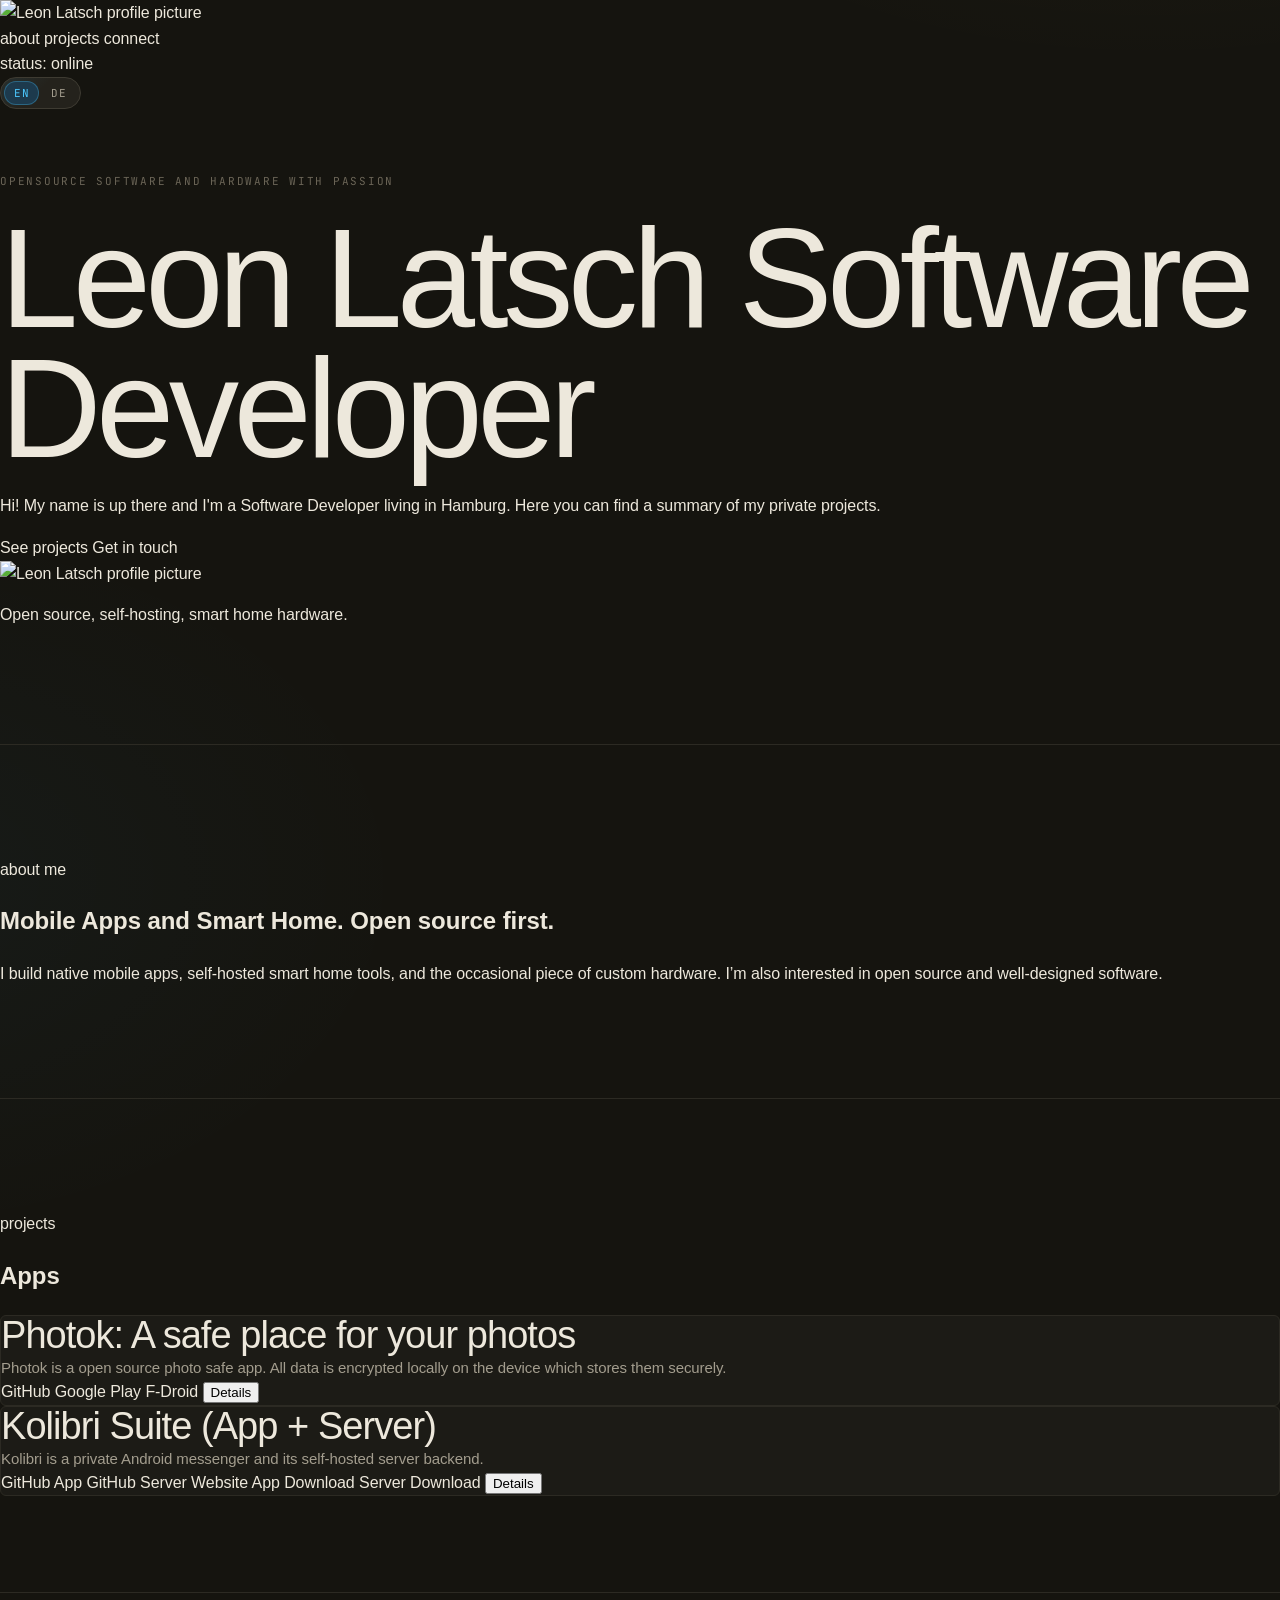
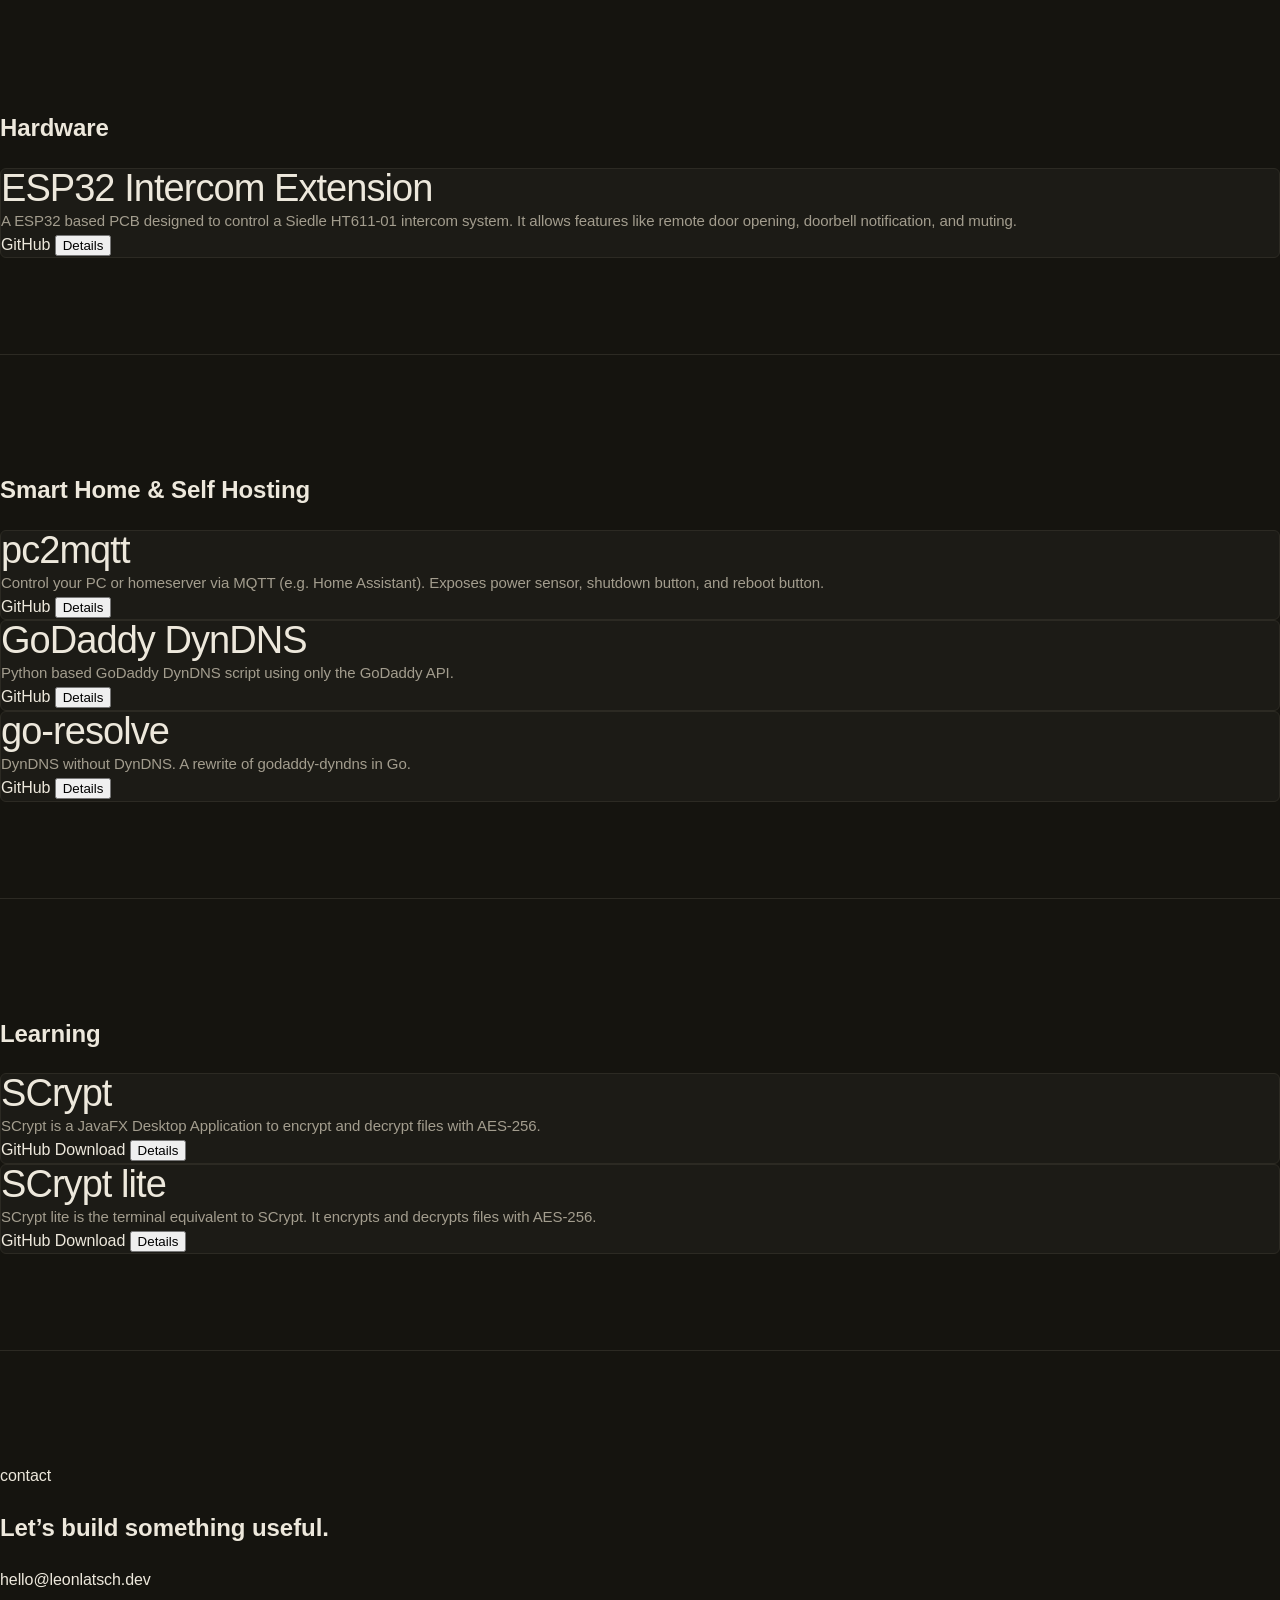
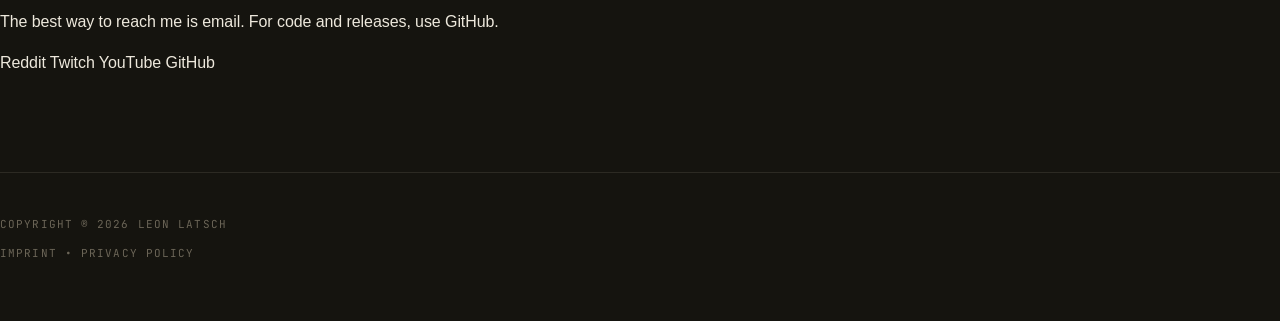
==== commit 606f08a5: "remove kofi link" ====
--- a/index.html
+++ b/index.html
@@ -8,8 +8,6 @@
             name="description"
             content="OpenSource Software and Hardware with Passion."
         />
-        <meta name="theme-color" content="#15140f" />
-        <meta name="color-scheme" content="dark" />
         <link
             rel="icon"
             type="image/png"
@@ -18,368 +16,525 @@
         <link rel="preconnect" href="https://fonts.googleapis.com" />
         <link rel="preconnect" href="https://fonts.gstatic.com" crossorigin />
         <link
-            href="https://fonts.googleapis.com/css2?family=Geist:wght@400;500;600&family=JetBrains+Mono:wght@400;500&family=Space+Grotesk:wght@400;500;600&display=swap"
+            href="https://fonts.googleapis.com/css2?family=JetBrains+Mono:wght@400;500;700;800&family=Space+Mono:wght@400;700&display=swap"
             rel="stylesheet"
         />
         <link rel="stylesheet" href="./styles.css" />
         <script src="https://cdn.telemetrydeck.com/websdk/telemetrydeck.min.js" data-app-id="EEBC27F7-3748-41E8-992B-FD4944C7D993"></script>
     </head>
     <body data-page="home">
-        <div class="wrap">
-            <header class="top">
-                <a href="#top" class="brand" aria-label="Back to top">
+        <div class="noise" aria-hidden="true"></div>
+        <div class="orb orb-a" aria-hidden="true"></div>
+        <div class="orb orb-b" aria-hidden="true"></div>
+
+        <header class="site-header">
+            <div class="header-left">
+                <a
+                    href="#top"
+                    class="header-avatar-link"
+                    aria-label="Back to top"
+                >
                     <img
-                        class="brand-avatar"
+                        class="header-avatar"
                         src="https://github.com/leonlatsch.png"
-                        alt=""
-                        width="28"
-                        height="28"
+                        alt="Leon Latsch profile picture"
+                        width="40"
+                        height="40"
+                        loading="eager"
                     />
-                    <span>Leon Latsch</span>
                 </a>
-                <nav class="nav">
-                    <a href="#about" data-i18n="common.nav.about">about</a>
-                    <a href="#work" data-i18n="common.nav.work">projects</a>
-                    <a href="#more" data-i18n="common.nav.more">more</a>
-                    <a href="#contact" data-i18n="common.nav.contact">connect</a>
+                <nav>
+                    <a href="#about" data-i18n="common.nav.about">About</a>
+                    <a href="#work" data-i18n="common.nav.work">Work</a>
+                    <a href="#contact" data-i18n="common.nav.contact"
+                        >Contact</a
+                    >
                 </nav>
-                <div class="lang-switcher" aria-label="Language switcher">
-                    <button type="button" data-lang="en">EN</button>
-                    <button type="button" data-lang="de">DE</button>
-                </div>
-            </header>
-
-            <main id="top">
-                <section class="hero">
-                    <div class="hero-grid">
-                        <div class="hero-main">
-                            <p class="kicker" data-i18n="home.kicker">
-                                OpenSource Software and Hardware with Passion
-                            </p>
-                            <h1>
-                                Leon
-                                <span class="lower">Latsch</span>
-                            </h1>
-                            <p class="titles">
-                                <span data-i18n="home.hero.role">Software Developer</span><span class="sep">/</span><span data-i18n="home.hero.location">Hamburg, Germany</span>
-                            </p>
-                            <p class="bio" data-i18n="home.hero.bio">
-                                I build native mobile apps, self-hosted tools
-                                and the occasional piece of hardware. All of it
-                                open source.
-                            </p>
-                            <div class="factstrip">
-                                <div class="fact">
-                                    <span class="label" data-i18n="home.hero.facts.basedLabel">Based in</span>
-                                    <span class="val" data-i18n="home.hero.facts.basedValue">Hamburg, DE</span>
-                                </div>
-                                <div class="fact">
-                                    <span class="label" data-i18n="home.hero.facts.focusLabel">Focus</span>
-                                    <span class="val" data-i18n="home.hero.facts.focusValue">Native mobile apps</span>
-                                </div>
-                                <div class="fact">
-                                    <span class="label" data-i18n="home.hero.facts.alsoLabel">Also</span>
-                                    <span class="val" data-i18n="home.hero.facts.alsoValue">Self-hosting &amp; hardware</span>
-                                </div>
-                            </div>
-                        </div>
-                        <figure class="portrait">
-                            <img
-                                src="https://github.com/leonlatsch.png"
-                                alt="Leon Latsch profile picture"
-                                width="460"
-                                height="460"
-                                loading="eager"
-                            />
-                        </figure>
+            </div>
+            <div class="header-center" aria-hidden="true">
+                <span class="terminal-pill"
+                    >status: online<span class="cursor"></span
+                ></span>
+            </div>
+            <div class="lang-switcher" aria-label="Language switcher">
+                <button type="button" data-lang="en">EN</button>
+                <button type="button" data-lang="de">DE</button>
+            </div>
+        </header>
+
+        <main id="top">
+            <section class="hero reveal-frame">
+                <p class="kicker" data-i18n="home.kicker">
+                    OpenSource Software and Hardware with Passion
+                </p>
+                <div class="hero-layout">
+                    <div class="hero-main">
+                        <h1>
+                            <span class="hero-name" data-i18n="home.hero.name"
+                                >Leon Latsch</span
+                            >
+                            <span data-i18n="home.hero.role"
+                                >Software Developer from Hamburg.</span
+                            >
+                        </h1>
+                        <p class="lead" data-i18n="home.hero.intro">
+                            Hi! My name is up there and I'm a Software Developer
+                            living in Hamburg. Here you can find a summary of my
+                            private projects.
+                        </p>
+                        <div class="hero-actions">
+                            <a
+                                class="btn btn-primary"
+                                href="#work"
+                                data-i18n="home.hero.ctaProjects"
+                                >See projects</a
+                            >
+                            <a
+                                class="btn btn-secondary"
+                                href="mailto:hello@leonlatsch.dev"
+                                data-i18n="home.hero.ctaContact"
+                                >Get in touch</a
+                            >
+                        </div>
                     </div>
-                </section>
-
-                <section id="about">
-                    <div class="sec-head">
-                        <span class="num" data-i18n="home.about.num">01 / About</span>
-                        <h2 data-i18n="home.about.headline">
-                            Mobile apps and smart home. Open source first.
-                        </h2>
-                        <p class="lede" data-i18n="home.about.text">
-                            I build native mobile apps, self-hosted smart home
-                            tools, and the occasional piece of custom hardware.
-                            I’m also interested in open source and well-designed
-                            software.
-                        </p>
+                    <aside class="hero-side">
+                        <img
+                            class="profile-pic"
+                            src="https://github.com/leonlatsch.png"
+                            alt="Leon Latsch profile picture"
+                            width="180"
+                            height="180"
+                            loading="eager"
+                        />
+                        <p
+                            class="hero-side-note"
+                            data-i18n="home.hero.sideNote"
+                        >
+                            Open source, self-hosting, smart home hardware.
+                        </p>
+                    </aside>
+                </div>
+            </section>
+
+            <section id="about" class="section">
+                <div class="section-head">
+                    <p class="eyebrow" data-i18n="home.about.comment">
+                        about me
+                    </p>
+                    <h2 data-i18n="home.about.headline">
+                        Mobile First, Built End to End
+                    </h2>
+                </div>
+                <p class="about-text" data-i18n="home.about.text">
+                    I spend most of my time building native mobile apps that
+                    feel fast, clean, and reliable. Around that core, I build
+                    open-source self-hosting projects for practical everyday
+                    use. And when software needs a physical counterpart, I dive
+                    into hardware to connect everything end to end.
+                </p>
+            </section>
+
+            <section id="work" class="section">
+                <div class="section-head">
+                    <p class="eyebrow" data-i18n="home.work.comment">
+                        projects
+                    </p>
+                </div>
+                <div class="section-head">
+                    <h2 class="group-heading" data-i18n="home.work.appsTitle">
+                        Apps
+                    </h2>
+                </div>
+                <div class="big-projects">
+                    <article class="card">
+                        <h3 data-i18n="home.projects.photok.title">
+                            Photok: A safe place for your photos
+                        </h3>
+                        <p data-i18n="home.projects.photok.description">
+                            Photok is a completly free photo safe.
+                        </p>
+                        <div class="project-links">
+                            <a
+                                href="https://github.com/leonlatsch/photok"
+                                target="_blank"
+                                rel="noreferrer"
+                                data-i18n="home.projects.github"
+                                >GitHub</a
+                            >
+                            <a
+                                href="https://play.google.com/store/apps/details?id=dev.leonlatsch.photok&utm_source=website"
+                                target="_blank"
+                                rel="noreferrer"
+                                data-i18n="home.projects.downloadGooglePlay"
+                                >Google Play</a
+                            >
+                            <a
+                                href="https://f-droid.org/packages/dev.leonlatsch.photok"
+                                target="_blank"
+                                rel="noreferrer"
+                                data-i18n="home.projects.downloadFdroid"
+                                >F-Droid</a
+                            >
+                            <button
+                                type="button"
+                                class="btn-link"
+                                data-open-project="photok"
+                                data-i18n="home.projects.details"
+                            >
+                                Details
+                            </button>
+                        </div>
+                    </article>
+                    <article class="card">
+                        <h3 data-i18n="home.projects.kolibriSuite.title">
+                            Kolibri Suite (App + Server)
+                        </h3>
+                        <p data-i18n="home.projects.kolibriSuite.description">
+                            Kolibri combines the private Android messenger and
+                            its self-hosted server backend.
+                        </p>
+                        <div class="project-links">
+                            <a
+                                href="https://github.com/leonlatsch/kolibri"
+                                target="_blank"
+                                rel="noreferrer"
+                                data-i18n="home.projects.githubApp"
+                                >GitHub App</a
+                            >
+                            <a
+                                href="https://github.com/leonlatsch/kolibri-server"
+                                target="_blank"
+                                rel="noreferrer"
+                                data-i18n="home.projects.githubServer"
+                                >GitHub Server</a
+                            >
+                            <a
+                                href="https://kolibri.leonlatsch.dev"
+                                target="_blank"
+                                rel="noreferrer"
+                                data-i18n="home.projects.website"
+                                >Website</a
+                            >
+                            <a
+                                href="https://github.com/leonlatsch/kolibri/releases/latest"
+                                target="_blank"
+                                rel="noreferrer"
+                                data-i18n="home.projects.downloadApp"
+                                >App Download</a
+                            >
+                            <a
+                                href="https://github.com/leonlatsch/kolibri-server/releases/latest"
+                                target="_blank"
+                                rel="noreferrer"
+                                data-i18n="home.projects.downloadServer"
+                                >Server Download</a
+                            >
+                            <button
+                                type="button"
+                                class="btn-link"
+                                data-open-project="kolibriSuite"
+                                data-i18n="home.projects.details"
+                            >
+                                Details
+                            </button>
+                        </div>
+                    </article>
+                </div>
+            </section>
+
+            <section class="section">
+                <div class="section-head">
+                    <h2
+                        class="group-heading"
+                        data-i18n="home.work.hardwareTitle"
+                    >
+                        Hardware
+                    </h2>
+                </div>
+                <div class="big-projects">
+                    <article class="card">
+                        <h3 data-i18n="home.projects.esp32.title">
+                            ESP32 Intercom Extension
+                        </h3>
+                        <p data-i18n="home.projects.esp32.description">
+                            A ESP32 based PCB designed to control a Siedle
+                            HT611-01 intercom system.
+                        </p>
+                        <div class="project-links">
+                            <a
+                                href="https://github.com/leonlatsch/HT611-01_ESP32"
+                                target="_blank"
+                                rel="noreferrer"
+                                data-i18n="home.projects.github"
+                                >GitHub</a
+                            >
+                            <button
+                                type="button"
+                                class="btn-link"
+                                data-open-project="esp32"
+                                data-i18n="home.projects.details"
+                            >
+                                Details
+                            </button>
+                        </div>
+                    </article>
+                </div>
+            </section>
+
+            <section class="section">
+                <div class="section-head">
+                    <h2
+                        class="group-heading"
+                        data-i18n="home.work.smartHomeTitle"
+                    >
+                        Smart Home &amp; Self Hosting
+                    </h2>
+                </div>
+                <div class="big-projects">
+                    <article class="card">
+                        <h3 data-i18n="home.projects.pc2mqtt.title">pc2mqtt</h3>
+                        <p data-i18n="home.projects.pc2mqtt.description">
+                            Control your PC or homeserver with MQTT (e.g. Home
+                            Assistant). Exposes power sensor, shutdown, and
+                            reboot.
+                        </p>
+                        <div class="project-links">
+                            <a
+                                href="https://github.com/leonlatsch/pc2mqtt"
+                                target="_blank"
+                                rel="noreferrer"
+                                data-i18n="home.projects.github"
+                                >GitHub</a
+                            >
+                            <button
+                                type="button"
+                                class="btn-link"
+                                data-open-project="pc2mqtt"
+                                data-i18n="home.projects.details"
+                            >
+                                Details
+                            </button>
+                        </div>
+                    </article>
+                    <article class="card">
+                        <h3 data-i18n="home.projects.godaddy.title">
+                            GoDaddy DynDNS
+                        </h3>
+                        <p data-i18n="home.projects.godaddy.description">
+                            Python based GoDaddy DynDNS script using only the
+                            GoDaddy API.
+                        </p>
+                        <div class="project-links">
+                            <a
+                                href="https://github.com/leonlatsch/godaddy-dyndns"
+                                target="_blank"
+                                rel="noreferrer"
+                                data-i18n="home.projects.github"
+                                >GitHub</a
+                            >
+                            <button
+                                type="button"
+                                class="btn-link"
+                                data-open-project="godaddy"
+                                data-i18n="home.projects.details"
+                            >
+                                Details
+                            </button>
+                        </div>
+                    </article>
+                    <article class="card">
+                        <h3 data-i18n="home.projects.goResolve.title">
+                            go-resolve
+                        </h3>
+                        <p data-i18n="home.projects.goResolve.description">
+                            DynDNS without DynDNS. A rewrite of godaddy-dyndns
+                            in Go.
+                        </p>
+                        <div class="project-links">
+                            <a
+                                href="https://github.com/leonlatsch/go-resolve"
+                                target="_blank"
+                                rel="noreferrer"
+                                data-i18n="home.projects.github"
+                                >GitHub</a
+                            >
+                            <button
+                                type="button"
+                                class="btn-link"
+                                data-open-project="goResolve"
+                                data-i18n="home.projects.details"
+                            >
+                                Details
+                            </button>
+                        </div>
+                    </article>
+                </div>
+            </section>
+
+            <section class="section">
+                <div class="section-head">
+                    <h2
+                        class="group-heading"
+                        data-i18n="home.work.learningTitle"
+                    >
+                        Learning
+                    </h2>
+                </div>
+                <div class="big-projects">
+                    <article class="card">
+                        <h3 data-i18n="home.projects.scrypt.title">SCrypt</h3>
+                        <p data-i18n="home.projects.scrypt.description">
+                            SCrypt is a JavaFX Desktop Application to encrypt
+                            and decrypt files with AES-256.
+                        </p>
+                        <div class="project-links">
+                            <a
+                                href="https://github.com/leonlatsch/scrypt"
+                                target="_blank"
+                                rel="noreferrer"
+                                data-i18n="home.projects.github"
+                                >GitHub</a
+                            >
+                            <a
+                                href="https://github.com/leonlatsch/scrypt/releases/latest"
+                                target="_blank"
+                                rel="noreferrer"
+                                data-i18n="home.projects.download"
+                                >Download</a
+                            >
+                            <button
+                                type="button"
+                                class="btn-link"
+                                data-open-project="scrypt"
+                                data-i18n="home.projects.details"
+                            >
+                                Details
+                            </button>
+                        </div>
+                    </article>
+                    <article class="card">
+                        <h3 data-i18n="home.projects.scryptLite.title">
+                            SCrypt lite
+                        </h3>
+                        <p data-i18n="home.projects.scryptLite.description">
+                            SCrypt lite is the terminal equivalent to SCrypt.
+                        </p>
+                        <div class="project-links">
+                            <a
+                                href="https://github.com/leonlatsch/scrypt-lite"
+                                target="_blank"
+                                rel="noreferrer"
+                                data-i18n="home.projects.github"
+                                >GitHub</a
+                            >
+                            <a
+                                href="https://github.com/leonlatsch/scrypt-lite/releases/latest"
+                                target="_blank"
+                                rel="noreferrer"
+                                data-i18n="home.projects.download"
+                                >Download</a
+                            >
+                            <button
+                                type="button"
+                                class="btn-link"
+                                data-open-project="scryptLite"
+                                data-i18n="home.projects.details"
+                            >
+                                Details
+                            </button>
+                        </div>
+                    </article>
+                </div>
+            </section>
+
+            <section id="contact" class="section">
+                <div class="section-head">
+                    <p class="eyebrow" data-i18n="home.contact.comment">
+                        contact
+                    </p>
+                    <h2 data-i18n="home.contact.headline">
+                        Let’s build something useful.
+                    </h2>
+                </div>
+                <div class="contact">
+                    <a class="mail-link" href="mailto:hello@leonlatsch.dev">
+                        hello@leonlatsch.dev
+                    </a>
+                    <p class="contact-note" data-i18n="home.contact.note">
+                        The best way to reach me is email. For code and
+                        releases, use GitHub.
+                    </p>
+                    <div class="social-links">
+                        <a
+                            href="https://www.reddit.com/u/leonlatsch"
+                            target="_blank"
+                            rel="noreferrer"
+                            data-i18n="common.social.reddit"
+                            >Reddit</a
+                        >
+                        <a
+                            href="https://twitch.tv/leonlatsch"
+                            target="_blank"
+                            rel="noreferrer"
+                            data-i18n="common.social.twitch"
+                            >Twitch</a
+                        >
+                        <a
+                            href="https://www.youtube.com/channel/UCuHlotm527Csanl_EoevnqQ"
+                            target="_blank"
+                            rel="noreferrer"
+                            data-i18n="common.social.youtube"
+                            >YouTube</a
+                        >
+                        <a
+                            href="https://github.com/leonlatsch"
+                            target="_blank"
+                            rel="noreferrer"
+                            data-i18n="common.social.github"
+                            >GitHub</a
+                        >
                     </div>
-                </section>
-
-                <section id="work">
-                    <div class="sec-head">
-                        <span class="num" data-i18n="home.work.num">02 / Projects</span>
-                        <h2 data-i18n-html="home.work.headlineHtml">
-                            Things I <span class="accent">build</span>.
-                        </h2>
-                        <p class="lede" data-i18n="home.work.lede">
-                            Apps and hardware I designed, shipped and still
-                            maintain.
-                        </p>
-                    </div>
-
-                    <div class="projects">
-                        <article class="card photok">
-                            <div class="media">
-                                <img src="./assets/projects/photok.png" alt="Photok gallery screen" loading="lazy" />
-                            </div>
-                            <div class="body">
-                                <div class="meta-row">
-                                    <span class="category" data-i18n="home.projects.categoryApp">App</span>
-                                    <span data-i18n="home.projects.photok.platform">Android</span>
-                                </div>
-                                <h3>Photok<span class="tag" data-i18n="home.projects.photok.tag">Photo vault</span></h3>
-                                <p data-i18n="home.projects.photok.description">
-                                    Photok is an open source photo safe app. All
-                                    data is encrypted locally on the device which
-                                    stores them securely.
-                                </p>
-                            </div>
-                            <div class="card-foot">
-                                <a class="card-foot-row" href="https://play.google.com/store/apps/details?id=dev.leonlatsch.photok&utm_source=website" target="_blank" rel="noreferrer">
-                                    <span>play.google.com</span>
-                                    <span class="visit"><span data-i18n="home.projects.downloadGooglePlay">Google Play</span><span class="arrow">↗</span></span>
-                                </a>
-                                <a class="card-foot-row" href="https://f-droid.org/packages/dev.leonlatsch.photok" target="_blank" rel="noreferrer">
-                                    <span>f-droid.org</span>
-                                    <span class="visit"><span data-i18n="home.projects.downloadFdroid">F-Droid</span><span class="arrow">↗</span></span>
-                                </a>
-                                <a class="card-foot-row" href="https://github.com/leonlatsch/photok" target="_blank" rel="noreferrer">
-                                    <span>github.com</span>
-                                    <span class="visit"><span data-i18n="home.projects.source">Source</span><span class="arrow">↗</span></span>
-                                </a>
-                            </div>
-                        </article>
-
-                        <article class="card esp32">
-                            <div class="media">
-                                <img src="./assets/projects/esp32.png" alt="ESP32 intercom PCB" loading="lazy" />
-                            </div>
-                            <div class="body">
-                                <div class="meta-row">
-                                    <span class="category" data-i18n="home.projects.categoryHardware">Hardware</span>
-                                    <span data-i18n="home.projects.esp32.platform">PCB · ESP32</span>
-                                </div>
-                                <h3><span data-i18n="home.projects.esp32.name">Intercom</span><span class="tag" data-i18n="home.projects.esp32.tag">ESP32 extension</span></h3>
-                                <p data-i18n="home.projects.esp32.description">
-                                    A ESP32 based PCB designed to control a
-                                    Siedle HT611-01 intercom system. It allows
-                                    features like remote door opening, doorbell
-                                    notification, and muting.
-                                </p>
-                            </div>
-                            <div class="card-foot">
-                                <a class="card-foot-row" href="https://github.com/leonlatsch/HT611-01_ESP32" target="_blank" rel="noreferrer">
-                                    <span>github.com</span>
-                                    <span class="visit"><span data-i18n="home.projects.source">Source</span><span class="arrow">↗</span></span>
-                                </a>
-                            </div>
-                        </article>
-
-                        <article class="card pc2mqtt">
-                            <div class="media">
-                                <img src="./assets/projects/pc2mqtt.png" alt="pc2mqtt controls in Home Assistant" loading="lazy" />
-                            </div>
-                            <div class="body">
-                                <div class="meta-row">
-                                    <span class="category" data-i18n="home.more.categorySmartHome">Smart Home</span>
-                                    <span>Linux · Windows</span>
-                                </div>
-                                <h3>pc2mqtt<span class="tag" data-i18n="home.projects.pc2mqtt.tag">PC control via MQTT</span></h3>
-                                <p data-i18n="home.projects.pc2mqtt.description">
-                                    Control your PC or homeserver via MQTT (e.g.
-                                    Home Assistant). Exposes power sensor,
-                                    shutdown button, and reboot button.
-                                </p>
-                            </div>
-                            <div class="card-foot">
-                                <a class="card-foot-row" href="https://github.com/leonlatsch/pc2mqtt" target="_blank" rel="noreferrer">
-                                    <span>github.com</span>
-                                    <span class="visit"><span data-i18n="home.projects.source">Source</span><span class="arrow">↗</span></span>
-                                </a>
-                            </div>
-                        </article>
-                    </div>
-                </section>
-
-                <section id="more">
-                    <div class="sec-head">
-                        <span class="num" data-i18n="home.more.num">03 / More</span>
-                        <h2 data-i18n-html="home.more.headlineHtml">
-                            Smaller tools <span class="accent">&amp;</span> experiments.
-                        </h2>
-                        <p class="lede" data-i18n="home.more.lede">
-                            Self-hosting scripts and the projects I learned
-                            on. Click a row for details.
-                        </p>
-                    </div>
-
-                    <div class="timeline">
-                        <details class="row">
-                            <summary>
-                                <span class="yr"><span class="year">2024</span><span data-i18n="home.more.categorySelfHosting">Self-Hosting</span></span>
-                                <span class="co">go-resolve</span>
-                                <span class="desc" data-i18n="home.projects.goResolve.description">
-                                    DynDNS without DynDNS. A rewrite of
-                                    godaddy-dyndns in Go.
-                                </span>
-                                <span class="role">Go</span>
-                            </summary>
-                            <div class="drawer">
-                                <span class="drawer-label" data-i18n="home.more.drawerLabel">Details</span>
-                                <p data-i18n="home.projectDetails.goResolve.text">
-                                    DynDNS without DynDNS: a Go rewrite of
-                                    godaddy-dyndns.
-                                </p>
-                                <div class="drawer-links">
-                                    <a href="https://github.com/leonlatsch/go-resolve" target="_blank" rel="noreferrer"><span data-i18n="home.projects.source">Source</span> ↗</a>
-                                </div>
-                            </div>
-                        </details>
-
-                        <details class="row">
-                            <summary>
-                                <span class="yr"><span class="year">2019</span><span data-i18n="home.more.categorySelfHosting">Self-Hosting</span></span>
-                                <span class="co">GoDaddy DynDNS</span>
-                                <span class="desc" data-i18n="home.projects.godaddy.description">
-                                    Python based GoDaddy DynDNS script using
-                                    only the GoDaddy API.
-                                </span>
-                                <span class="role">Python</span>
-                            </summary>
-                            <div class="drawer">
-                                <span class="drawer-label" data-i18n="home.more.drawerLabel">Details</span>
-                                <p data-i18n="home.projectDetails.godaddy.text">
-                                    A lightweight Python DynDNS updater for
-                                    GoDaddy DNS records, using only the official
-                                    GoDaddy API.
-                                </p>
-                                <div class="drawer-links">
-                                    <a href="https://github.com/leonlatsch/godaddy-dyndns" target="_blank" rel="noreferrer"><span data-i18n="home.projects.source">Source</span> ↗</a>
-                                </div>
-                            </div>
-                        </details>
-
-                        <details class="row">
-                            <summary>
-                                <span class="yr"><span class="year">2019</span><span data-i18n="home.more.categoryLearning">Learning</span></span>
-                                <span class="co">SCrypt lite</span>
-                                <span class="desc" data-i18n="home.projects.scryptLite.description">
-                                    SCrypt lite is the terminal equivalent to
-                                    SCrypt. It encrypts and decrypts files with
-                                    AES-256.
-                                </span>
-                                <span class="role">CLI</span>
-                            </summary>
-                            <div class="drawer">
-                                <span class="drawer-label" data-i18n="home.more.drawerLabel">Details</span>
-                                <p data-i18n="home.projectDetails.scryptLite.text">
-                                    The terminal version of SCrypt for AES-256
-                                    file encryption and decryption.
-                                </p>
-                                <div class="drawer-links">
-                                    <a href="https://github.com/leonlatsch/scrypt-lite" target="_blank" rel="noreferrer"><span data-i18n="home.projects.source">Source</span> ↗</a>
-                                    <a href="https://github.com/leonlatsch/scrypt-lite/releases/latest" target="_blank" rel="noreferrer"><span data-i18n="home.projects.download">Download</span> ↗</a>
-                                </div>
-                            </div>
-                        </details>
-
-                        <details class="row">
-                            <summary>
-                                <span class="yr"><span class="year">2019</span><span data-i18n="home.more.categoryLearning">Learning</span></span>
-                                <span class="co">SCrypt</span>
-                                <span class="desc" data-i18n="home.projects.scrypt.description">
-                                    SCrypt is a JavaFX Desktop Application to
-                                    encrypt and decrypt files with AES-256.
-                                </span>
-                                <span class="role">JavaFX</span>
-                            </summary>
-                            <div class="drawer">
-                                <span class="drawer-label" data-i18n="home.more.drawerLabel">Details</span>
-                                <p data-i18n="home.projectDetails.scrypt.text">
-                                    A JavaFX desktop application for AES-256
-                                    file encryption and decryption.
-                                </p>
-                                <div class="drawer-links">
-                                    <a href="https://github.com/leonlatsch/scrypt" target="_blank" rel="noreferrer"><span data-i18n="home.projects.source">Source</span> ↗</a>
-                                    <a href="https://github.com/leonlatsch/scrypt/releases/latest" target="_blank" rel="noreferrer"><span data-i18n="home.projects.download">Download</span> ↗</a>
-                                </div>
-                            </div>
-                        </details>
-
-                        <details class="row">
-                            <summary>
-                                <span class="yr"><span class="year">2019</span><span data-i18n="home.more.categoryLearning">Learning</span></span>
-                                <span class="co">Kolibri</span>
-                                <span class="desc" data-i18n="home.projects.kolibriSuite.description">
-                                    Kolibri is a private Android messenger and
-                                    its self-hosted server backend.
-                                </span>
-                                <span class="role">Android + Server</span>
-                            </summary>
-                            <div class="drawer">
-                                <span class="drawer-label" data-i18n="home.more.drawerLabel">Details</span>
-                                <p data-i18n="home.projectDetails.kolibriSuite.text">
-                                    Kolibri consists of a private Android
-                                    messenger and its self-hosted server
-                                    backend.
-                                </p>
-                                <div class="drawer-links">
-                                    <a href="https://kolibri.leonlatsch.dev" target="_blank" rel="noreferrer"><span data-i18n="home.projects.website">Website</span> ↗</a>
-                                    <a href="https://github.com/leonlatsch/kolibri" target="_blank" rel="noreferrer"><span data-i18n="home.projects.sourceApp">App source</span> ↗</a>
-                                    <a href="https://github.com/leonlatsch/kolibri-server" target="_blank" rel="noreferrer"><span data-i18n="home.projects.sourceServer">Server source</span> ↗</a>
-                                </div>
-                            </div>
-                        </details>
-                    </div>
-                </section>
-
-                <section id="contact">
-                    <div class="sec-head">
-                        <span class="num" data-i18n="home.contact.num">04 / Connect</span>
-                        <h2 data-i18n-html="home.contact.titleHtml">Say <span class="accent">hello</span>.</h2>
-                        <p class="lede" data-i18n="home.contact.note">
-                            The best way to reach me is email. For code and
-                            releases, use GitHub.
-                        </p>
-                    </div>
-                    <div class="channels">
-                        <a href="mailto:hello@leonlatsch.dev">
-                            <span class="k" data-i18n="home.contact.email">Email</span>
-                            <span class="v">hello@leonlatsch.dev</span>
-                            <span class="arr">↗</span>
-                        </a>
-                        <a href="https://github.com/leonlatsch" target="_blank" rel="noreferrer">
-                            <span class="k" data-i18n="common.social.github">GitHub</span>
-                            <span class="v">@leonlatsch</span>
-                            <span class="arr">↗</span>
-                        </a>
-                        <a href="https://www.youtube.com/channel/UCuHlotm527Csanl_EoevnqQ" target="_blank" rel="noreferrer">
-                            <span class="k" data-i18n="common.social.youtube">YouTube</span>
-                            <span class="v">Leon Latsch</span>
-                            <span class="arr">↗</span>
-                        </a>
-                        <a href="https://twitch.tv/leonlatsch" target="_blank" rel="noreferrer">
-                            <span class="k" data-i18n="common.social.twitch">Twitch</span>
-                            <span class="v">leonlatsch</span>
-                            <span class="arr">↗</span>
-                        </a>
-                    </div>
-                </section>
-            </main>
-
-            <footer class="site-footer">
-                <span>© 2026 Leon Latsch</span>
-                <span class="footer-links">
-                    <a href="./imprint.html" data-i18n="common.legal.imprint">Imprint</a>
-                    <a href="./privacy.html" data-i18n="common.legal.privacy">Privacy Policy</a>
-                </span>
-            </footer>
-        </div>
+                </div>
+            </section>
+        </main>
+        <footer class="site-footer">
+            <div class="site-footer-inner">
+                <div class="site-footer-left" aria-hidden="true"></div>
+                <p class="site-footer-copy">Copyright ® 2026 Leon Latsch</p>
+                <p class="site-footer-links">
+                    <a href="./imprint.html" data-i18n="common.legal.imprint"
+                        >Imprint</a
+                    >
+                    <span>&bull;</span>
+                    <a
+                        href="./privacy.html"
+                        data-i18n="common.legal.privacy"
+                        >Privacy Policy</a
+                    >
+                </p>
+            </div>
+        </footer>
+
+        <dialog id="project-modal" class="project-modal">
+            <article class="project-modal-card">
+                <div class="project-modal-head">
+                    <p class="eyebrow" data-i18n="home.projects.modalEyebrow">
+                        Project details
+                    </p>
+                    <button
+                        type="button"
+                        id="project-modal-close"
+                        class="btn-link"
+                        data-i18n="home.projects.close"
+                    >
+                        Close
+                    </button>
+                </div>
+                <h3 id="project-modal-title"></h3>
+                <p id="project-modal-body"></p>
+                <div id="project-modal-links" class="project-links"></div>
+            </article>
+        </dialog>
 
         <script src="./script.js"></script>
     </body>
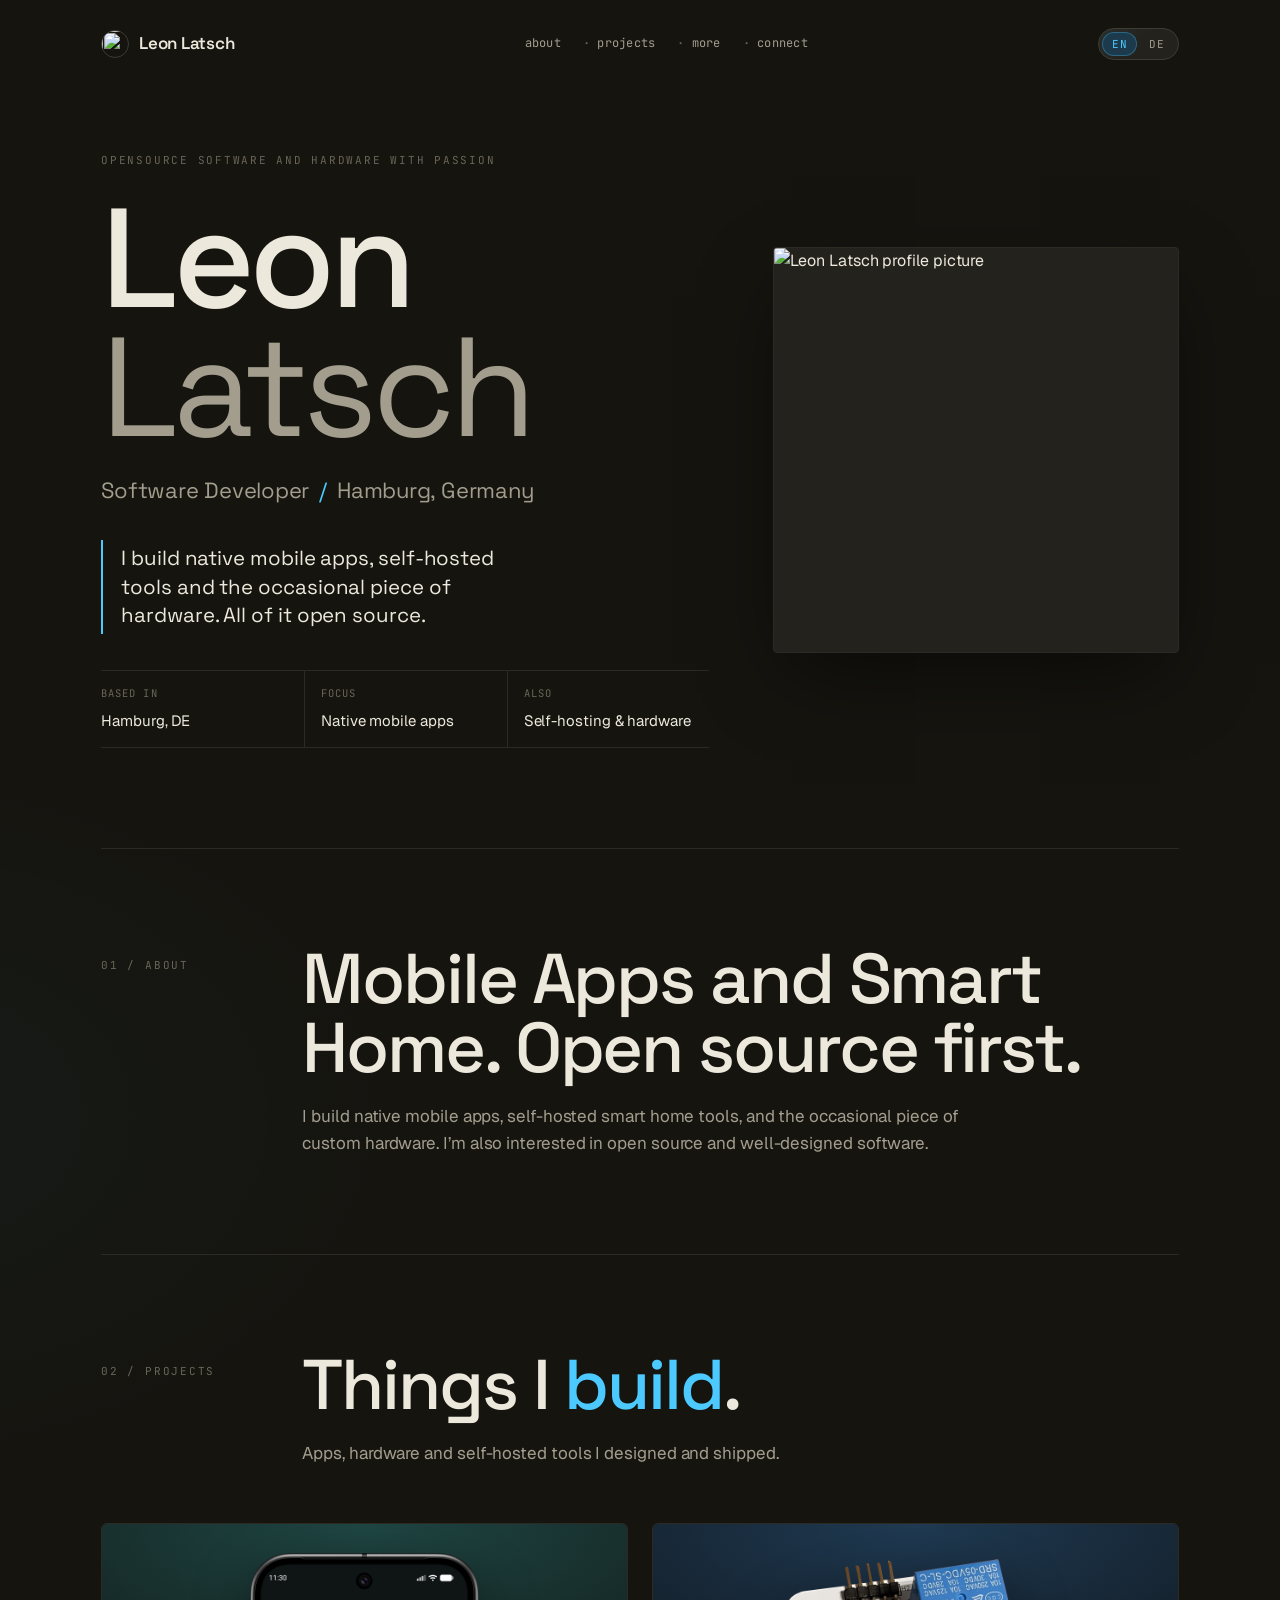
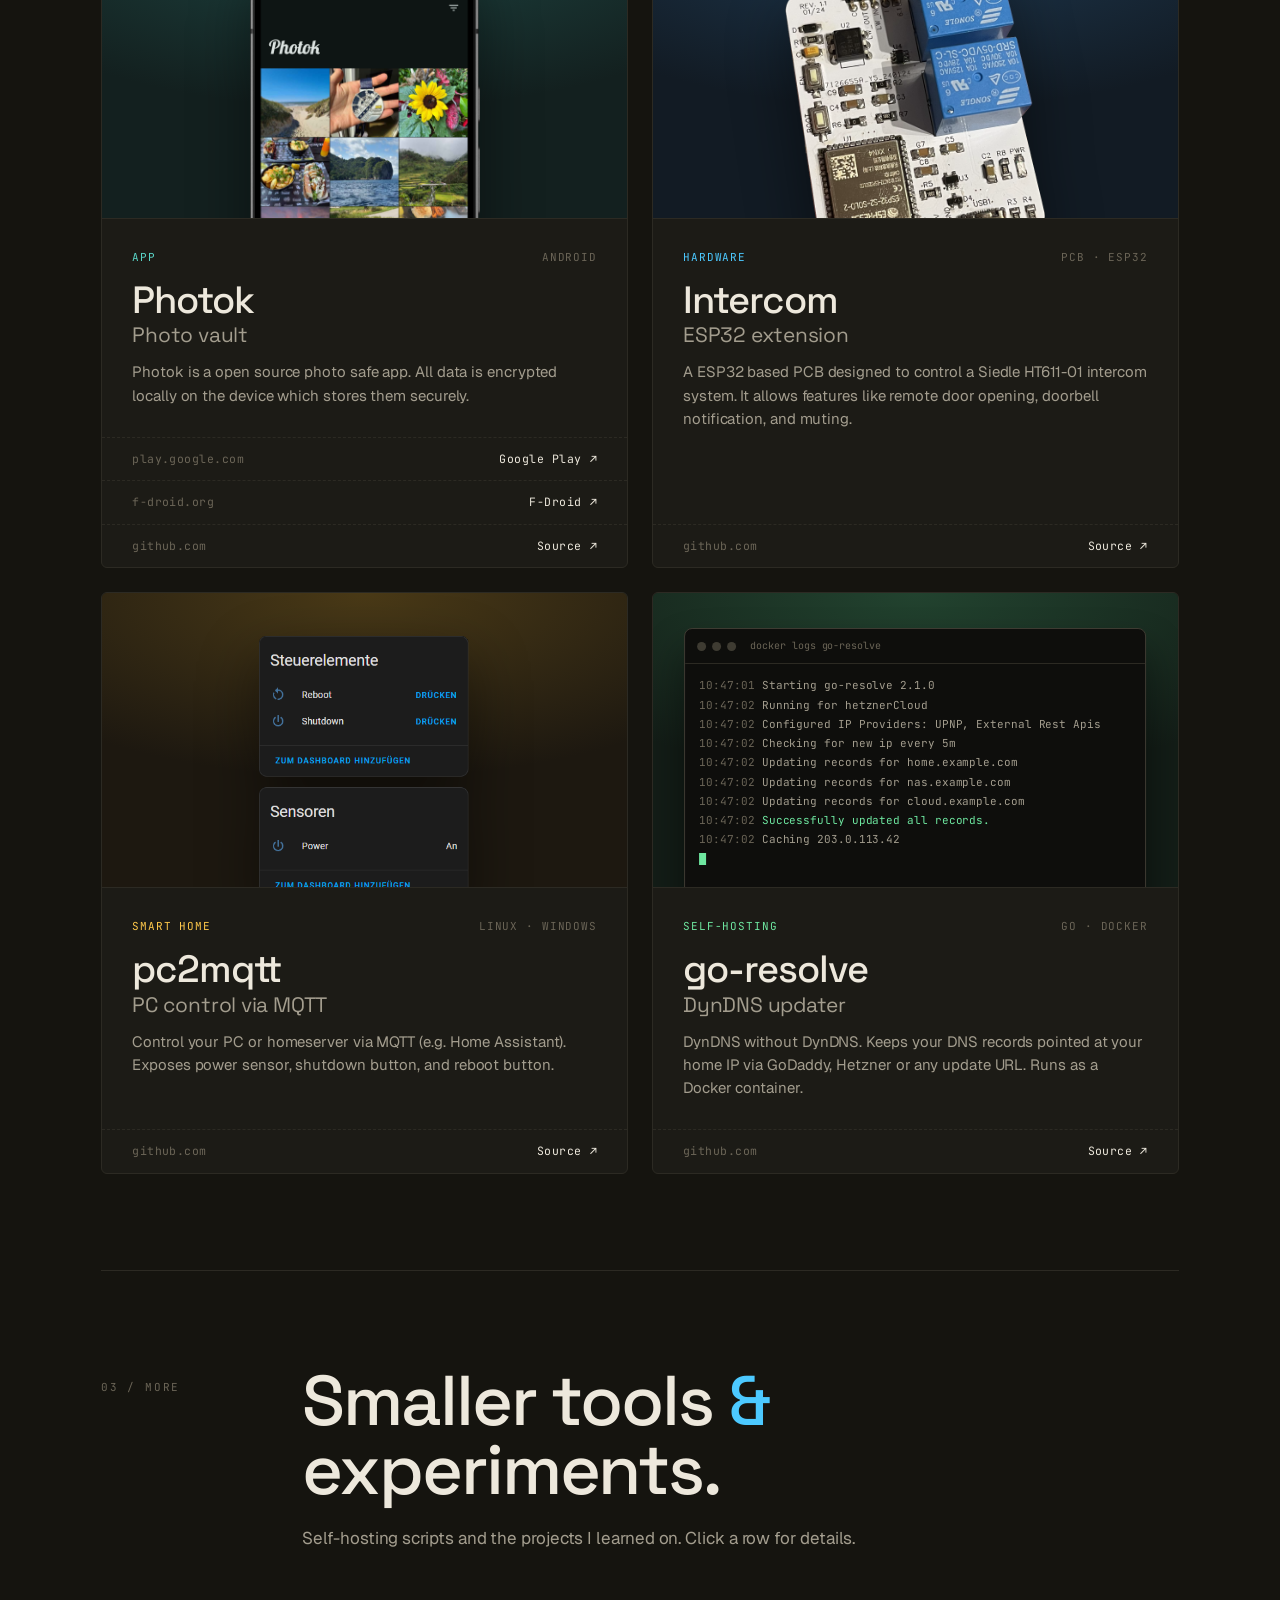
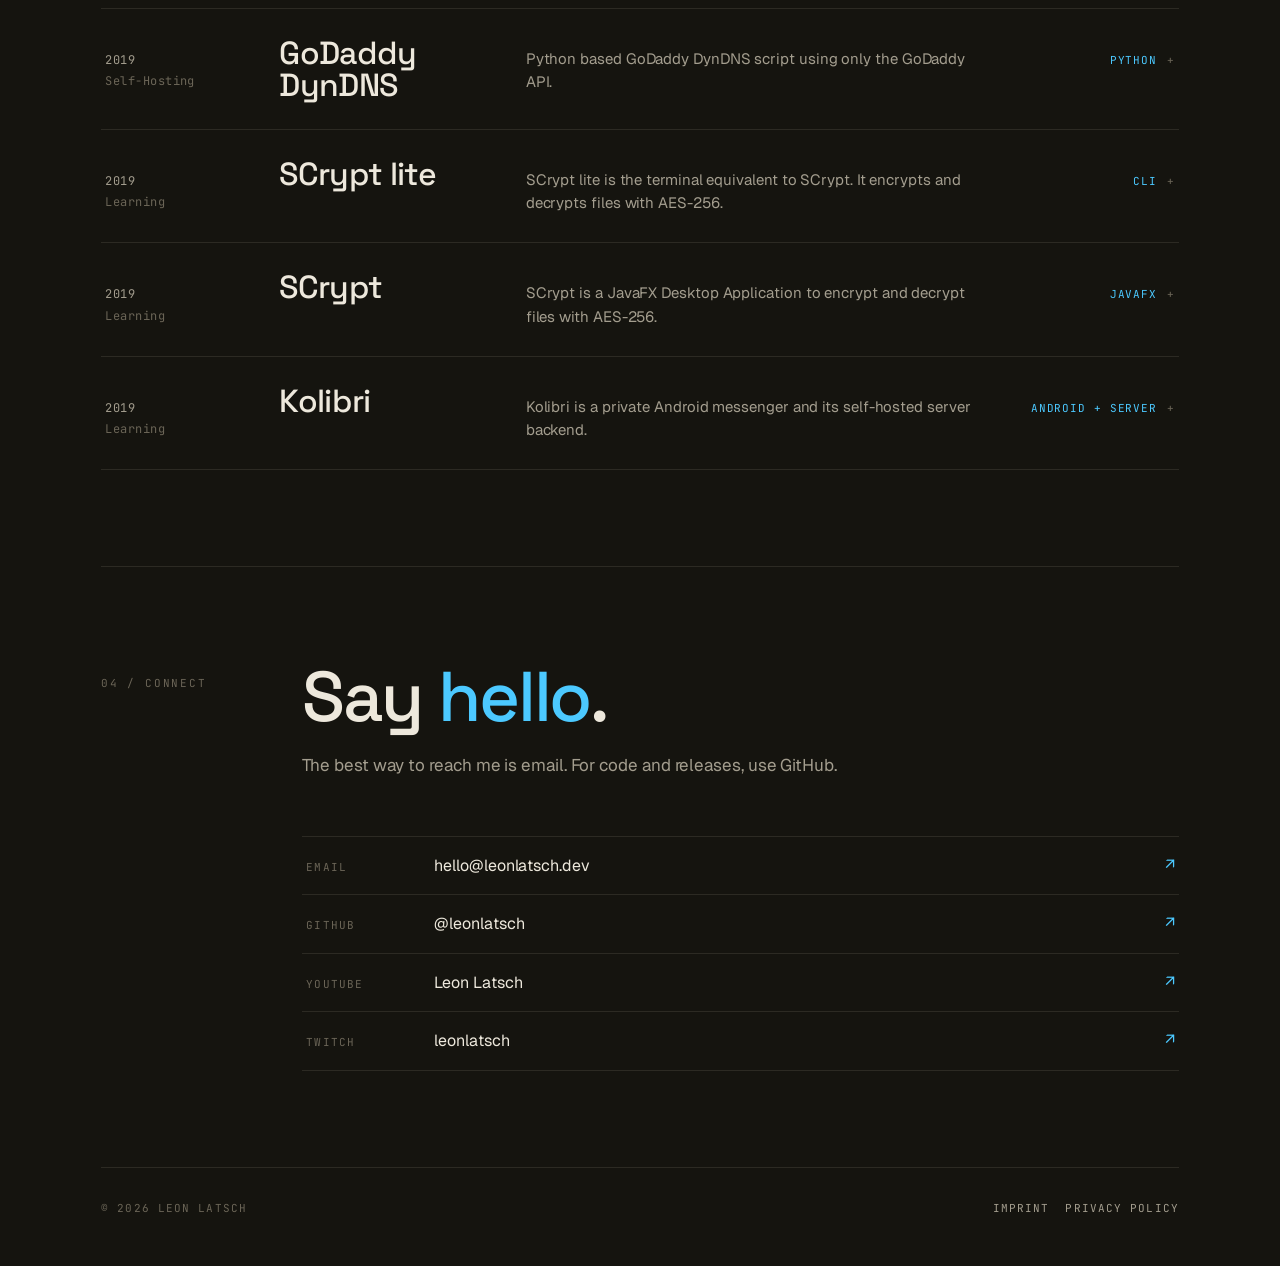
==== commit 587f78e0: "change go-resolve to be a top level project" ====
--- a/index.html
+++ b/index.html
@@ -8,6 +8,8 @@
             name="description"
             content="OpenSource Software and Hardware with Passion."
         />
+        <meta name="theme-color" content="#15140f" />
+        <meta name="color-scheme" content="dark" />
         <link
             rel="icon"
             type="image/png"
@@ -16,525 +18,382 @@
         <link rel="preconnect" href="https://fonts.googleapis.com" />
         <link rel="preconnect" href="https://fonts.gstatic.com" crossorigin />
         <link
-            href="https://fonts.googleapis.com/css2?family=JetBrains+Mono:wght@400;500;700;800&family=Space+Mono:wght@400;700&display=swap"
+            href="https://fonts.googleapis.com/css2?family=Geist:wght@400;500;600&family=JetBrains+Mono:wght@400;500&family=Space+Grotesk:wght@400;500;600&display=swap"
             rel="stylesheet"
         />
         <link rel="stylesheet" href="./styles.css" />
         <script src="https://cdn.telemetrydeck.com/websdk/telemetrydeck.min.js" data-app-id="EEBC27F7-3748-41E8-992B-FD4944C7D993"></script>
     </head>
     <body data-page="home">
-        <div class="noise" aria-hidden="true"></div>
-        <div class="orb orb-a" aria-hidden="true"></div>
-        <div class="orb orb-b" aria-hidden="true"></div>
-
-        <header class="site-header">
-            <div class="header-left">
-                <a
-                    href="#top"
-                    class="header-avatar-link"
-                    aria-label="Back to top"
-                >
+        <div class="wrap">
+            <header class="top">
+                <a href="#top" class="brand" aria-label="Back to top">
                     <img
-                        class="header-avatar"
+                        class="brand-avatar"
                         src="https://github.com/leonlatsch.png"
-                        alt="Leon Latsch profile picture"
-                        width="40"
-                        height="40"
-                        loading="eager"
+                        alt=""
+                        width="28"
+                        height="28"
                     />
+                    <span>Leon Latsch</span>
                 </a>
-                <nav>
-                    <a href="#about" data-i18n="common.nav.about">About</a>
-                    <a href="#work" data-i18n="common.nav.work">Work</a>
-                    <a href="#contact" data-i18n="common.nav.contact"
-                        >Contact</a
-                    >
+                <nav class="nav">
+                    <a href="#about" data-i18n="common.nav.about">about</a>
+                    <a href="#work" data-i18n="common.nav.work">projects</a>
+                    <a href="#more" data-i18n="common.nav.more">more</a>
+                    <a href="#contact" data-i18n="common.nav.contact">connect</a>
                 </nav>
-            </div>
-            <div class="header-center" aria-hidden="true">
-                <span class="terminal-pill"
-                    >status: online<span class="cursor"></span
-                ></span>
-            </div>
-            <div class="lang-switcher" aria-label="Language switcher">
-                <button type="button" data-lang="en">EN</button>
-                <button type="button" data-lang="de">DE</button>
-            </div>
-        </header>
-
-        <main id="top">
-            <section class="hero reveal-frame">
-                <p class="kicker" data-i18n="home.kicker">
-                    OpenSource Software and Hardware with Passion
-                </p>
-                <div class="hero-layout">
-                    <div class="hero-main">
-                        <h1>
-                            <span class="hero-name" data-i18n="home.hero.name"
-                                >Leon Latsch</span
-                            >
-                            <span data-i18n="home.hero.role"
-                                >Software Developer from Hamburg.</span
-                            >
-                        </h1>
-                        <p class="lead" data-i18n="home.hero.intro">
-                            Hi! My name is up there and I'm a Software Developer
-                            living in Hamburg. Here you can find a summary of my
-                            private projects.
+                <div class="lang-switcher" aria-label="Language switcher">
+                    <button type="button" data-lang="en">EN</button>
+                    <button type="button" data-lang="de">DE</button>
+                </div>
+            </header>
+
+            <main id="top">
+                <section class="hero">
+                    <div class="hero-grid">
+                        <div class="hero-main">
+                            <p class="kicker" data-i18n="home.kicker">
+                                OpenSource Software and Hardware with Passion
+                            </p>
+                            <h1>
+                                Leon
+                                <span class="lower">Latsch</span>
+                            </h1>
+                            <p class="titles">
+                                <span data-i18n="home.hero.role">Software Developer</span><span class="sep">/</span><span data-i18n="home.hero.location">Hamburg, Germany</span>
+                            </p>
+                            <p class="bio" data-i18n="home.hero.bio">
+                                I build native mobile apps, self-hosted tools
+                                and the occasional piece of hardware. All of it
+                                open source.
+                            </p>
+                            <div class="factstrip">
+                                <div class="fact">
+                                    <span class="label" data-i18n="home.hero.facts.basedLabel">Based in</span>
+                                    <span class="val" data-i18n="home.hero.facts.basedValue">Hamburg, DE</span>
+                                </div>
+                                <div class="fact">
+                                    <span class="label" data-i18n="home.hero.facts.focusLabel">Focus</span>
+                                    <span class="val" data-i18n="home.hero.facts.focusValue">Native mobile apps</span>
+                                </div>
+                                <div class="fact">
+                                    <span class="label" data-i18n="home.hero.facts.alsoLabel">Also</span>
+                                    <span class="val" data-i18n="home.hero.facts.alsoValue">Self-hosting &amp; hardware</span>
+                                </div>
+                            </div>
+                        </div>
+                        <figure class="portrait">
+                            <img
+                                src="https://github.com/leonlatsch.png"
+                                alt="Leon Latsch profile picture"
+                                width="460"
+                                height="460"
+                                loading="eager"
+                            />
+                        </figure>
+                    </div>
+                </section>
+
+                <section id="about">
+                    <div class="sec-head">
+                        <span class="num" data-i18n="home.about.num">01 / About</span>
+                        <h2 data-i18n="home.about.headline">
+                            Mobile apps and smart home. Open source first.
+                        </h2>
+                        <p class="lede" data-i18n="home.about.text">
+                            I build native mobile apps, self-hosted smart home
+                            tools, and the occasional piece of custom hardware.
+                            I’m also interested in open source and well-designed
+                            software.
                         </p>
-                        <div class="hero-actions">
-                            <a
-                                class="btn btn-primary"
-                                href="#work"
-                                data-i18n="home.hero.ctaProjects"
-                                >See projects</a
-                            >
-                            <a
-                                class="btn btn-secondary"
-                                href="mailto:hello@leonlatsch.dev"
-                                data-i18n="home.hero.ctaContact"
-                                >Get in touch</a
-                            >
-                        </div>
-                    </div>
-                    <aside class="hero-side">
-                        <img
-                            class="profile-pic"
-                            src="https://github.com/leonlatsch.png"
-                            alt="Leon Latsch profile picture"
-                            width="180"
-                            height="180"
-                            loading="eager"
-                        />
-                        <p
-                            class="hero-side-note"
-                            data-i18n="home.hero.sideNote"
-                        >
-                            Open source, self-hosting, smart home hardware.
+                    </div>
+                </section>
+
+                <section id="work">
+                    <div class="sec-head">
+                        <span class="num" data-i18n="home.work.num">02 / Projects</span>
+                        <h2 data-i18n-html="home.work.headlineHtml">
+                            Things I <span class="accent">build</span>.
+                        </h2>
+                        <p class="lede" data-i18n="home.work.lede">
+                            Apps, hardware and self-hosted tools I designed
+                            and shipped.
                         </p>
-                    </aside>
-                </div>
-            </section>
-
-            <section id="about" class="section">
-                <div class="section-head">
-                    <p class="eyebrow" data-i18n="home.about.comment">
-                        about me
-                    </p>
-                    <h2 data-i18n="home.about.headline">
-                        Mobile First, Built End to End
-                    </h2>
-                </div>
-                <p class="about-text" data-i18n="home.about.text">
-                    I spend most of my time building native mobile apps that
-                    feel fast, clean, and reliable. Around that core, I build
-                    open-source self-hosting projects for practical everyday
-                    use. And when software needs a physical counterpart, I dive
-                    into hardware to connect everything end to end.
-                </p>
-            </section>
-
-            <section id="work" class="section">
-                <div class="section-head">
-                    <p class="eyebrow" data-i18n="home.work.comment">
-                        projects
-                    </p>
-                </div>
-                <div class="section-head">
-                    <h2 class="group-heading" data-i18n="home.work.appsTitle">
-                        Apps
-                    </h2>
-                </div>
-                <div class="big-projects">
-                    <article class="card">
-                        <h3 data-i18n="home.projects.photok.title">
-                            Photok: A safe place for your photos
-                        </h3>
-                        <p data-i18n="home.projects.photok.description">
-                            Photok is a completly free photo safe.
+                    </div>
+
+                    <div class="projects">
+                        <article class="card photok">
+                            <div class="media">
+                                <img src="./assets/projects/photok.png" alt="Photok gallery screen" loading="lazy" />
+                            </div>
+                            <div class="body">
+                                <div class="meta-row">
+                                    <span class="category" data-i18n="home.projects.categoryApp">App</span>
+                                    <span data-i18n="home.projects.photok.platform">Android</span>
+                                </div>
+                                <h3>Photok<span class="tag" data-i18n="home.projects.photok.tag">Photo vault</span></h3>
+                                <p data-i18n="home.projects.photok.description">
+                                    Photok is an open source photo safe app. All
+                                    data is encrypted locally on the device which
+                                    stores them securely.
+                                </p>
+                            </div>
+                            <div class="card-foot">
+                                <a class="card-foot-row" href="https://play.google.com/store/apps/details?id=dev.leonlatsch.photok&utm_source=website" target="_blank" rel="noreferrer">
+                                    <span>play.google.com</span>
+                                    <span class="visit"><span data-i18n="home.projects.downloadGooglePlay">Google Play</span><span class="arrow">↗</span></span>
+                                </a>
+                                <a class="card-foot-row" href="https://f-droid.org/packages/dev.leonlatsch.photok" target="_blank" rel="noreferrer">
+                                    <span>f-droid.org</span>
+                                    <span class="visit"><span data-i18n="home.projects.downloadFdroid">F-Droid</span><span class="arrow">↗</span></span>
+                                </a>
+                                <a class="card-foot-row" href="https://github.com/leonlatsch/photok" target="_blank" rel="noreferrer">
+                                    <span>github.com</span>
+                                    <span class="visit"><span data-i18n="home.projects.source">Source</span><span class="arrow">↗</span></span>
+                                </a>
+                            </div>
+                        </article>
+
+                        <article class="card esp32">
+                            <div class="media">
+                                <img src="./assets/projects/esp32.png" alt="ESP32 intercom PCB" loading="lazy" />
+                            </div>
+                            <div class="body">
+                                <div class="meta-row">
+                                    <span class="category" data-i18n="home.projects.categoryHardware">Hardware</span>
+                                    <span data-i18n="home.projects.esp32.platform">PCB · ESP32</span>
+                                </div>
+                                <h3><span data-i18n="home.projects.esp32.name">Intercom</span><span class="tag" data-i18n="home.projects.esp32.tag">ESP32 extension</span></h3>
+                                <p data-i18n="home.projects.esp32.description">
+                                    A ESP32 based PCB designed to control a
+                                    Siedle HT611-01 intercom system. It allows
+                                    features like remote door opening, doorbell
+                                    notification, and muting.
+                                </p>
+                            </div>
+                            <div class="card-foot">
+                                <a class="card-foot-row" href="https://github.com/leonlatsch/HT611-01_ESP32" target="_blank" rel="noreferrer">
+                                    <span>github.com</span>
+                                    <span class="visit"><span data-i18n="home.projects.source">Source</span><span class="arrow">↗</span></span>
+                                </a>
+                            </div>
+                        </article>
+
+                        <article class="card pc2mqtt">
+                            <div class="media">
+                                <img src="./assets/projects/pc2mqtt.png" alt="pc2mqtt controls in Home Assistant" loading="lazy" />
+                            </div>
+                            <div class="body">
+                                <div class="meta-row">
+                                    <span class="category" data-i18n="home.more.categorySmartHome">Smart Home</span>
+                                    <span>Linux · Windows</span>
+                                </div>
+                                <h3>pc2mqtt<span class="tag" data-i18n="home.projects.pc2mqtt.tag">PC control via MQTT</span></h3>
+                                <p data-i18n="home.projects.pc2mqtt.description">
+                                    Control your PC or homeserver via MQTT (e.g.
+                                    Home Assistant). Exposes power sensor,
+                                    shutdown button, and reboot button.
+                                </p>
+                            </div>
+                            <div class="card-foot">
+                                <a class="card-foot-row" href="https://github.com/leonlatsch/pc2mqtt" target="_blank" rel="noreferrer">
+                                    <span>github.com</span>
+                                    <span class="visit"><span data-i18n="home.projects.source">Source</span><span class="arrow">↗</span></span>
+                                </a>
+                            </div>
+                        </article>
+
+                        <article class="card goresolve">
+                            <div class="media">
+                                <div class="terminal" role="img" aria-label="go-resolve log output">
+                                    <div class="terminal-bar"><span></span><span></span><span></span><em>docker logs go-resolve</em></div>
+<pre class="terminal-body"><span class="t">10:47:01 </span>Starting go-resolve 2.1.0
+<span class="t">10:47:02 </span>Running for hetznerCloud
+<span class="t">10:47:02 </span>Configured IP Providers: UPNP, External Rest Apis
+<span class="t">10:47:02 </span>Checking for new ip every 5m
+<span class="t">10:47:02 </span>Updating records for home.example.com
+<span class="t">10:47:02 </span>Updating records for nas.example.com
+<span class="t">10:47:02 </span>Updating records for cloud.example.com
+<span class="t">10:47:02 </span><span class="ok">Successfully updated all records.</span>
+<span class="t">10:47:02 </span>Caching 203.0.113.42
+<span class="terminal-cursor"></span></pre>
+                                </div>
+                            </div>
+                            <div class="body">
+                                <div class="meta-row">
+                                    <span class="category" data-i18n="home.more.categorySelfHosting">Self-Hosting</span>
+                                    <span>Go · Docker</span>
+                                </div>
+                                <h3>go-resolve<span class="tag" data-i18n="home.projects.goResolve.tag">DynDNS updater</span></h3>
+                                <p data-i18n="home.projects.goResolve.description">
+                                    DynDNS without DynDNS. Keeps your DNS records
+                                    pointed at your home IP via GoDaddy, Hetzner
+                                    or any update URL. Runs as a Docker container.
+                                </p>
+                            </div>
+                            <div class="card-foot">
+                                <a class="card-foot-row" href="https://github.com/leonlatsch/go-resolve" target="_blank" rel="noreferrer">
+                                    <span>github.com</span>
+                                    <span class="visit"><span data-i18n="home.projects.source">Source</span><span class="arrow">↗</span></span>
+                                </a>
+                            </div>
+                        </article>
+                    </div>
+                </section>
+
+                <section id="more">
+                    <div class="sec-head">
+                        <span class="num" data-i18n="home.more.num">03 / More</span>
+                        <h2 data-i18n-html="home.more.headlineHtml">
+                            Smaller tools <span class="accent">&amp;</span> experiments.
+                        </h2>
+                        <p class="lede" data-i18n="home.more.lede">
+                            Self-hosting scripts and the projects I learned
+                            on. Click a row for details.
                         </p>
-                        <div class="project-links">
-                            <a
-                                href="https://github.com/leonlatsch/photok"
-                                target="_blank"
-                                rel="noreferrer"
-                                data-i18n="home.projects.github"
-                                >GitHub</a
-                            >
-                            <a
-                                href="https://play.google.com/store/apps/details?id=dev.leonlatsch.photok&utm_source=website"
-                                target="_blank"
-                                rel="noreferrer"
-                                data-i18n="home.projects.downloadGooglePlay"
-                                >Google Play</a
-                            >
-                            <a
-                                href="https://f-droid.org/packages/dev.leonlatsch.photok"
-                                target="_blank"
-                                rel="noreferrer"
-                                data-i18n="home.projects.downloadFdroid"
-                                >F-Droid</a
-                            >
-                            <button
-                                type="button"
-                                class="btn-link"
-                                data-open-project="photok"
-                                data-i18n="home.projects.details"
-                            >
-                                Details
-                            </button>
-                        </div>
-                    </article>
-                    <article class="card">
-                        <h3 data-i18n="home.projects.kolibriSuite.title">
-                            Kolibri Suite (App + Server)
-                        </h3>
-                        <p data-i18n="home.projects.kolibriSuite.description">
-                            Kolibri combines the private Android messenger and
-                            its self-hosted server backend.
+                    </div>
+
+                    <div class="timeline">
+                        <details class="row">
+                            <summary>
+                                <span class="yr"><span class="year">2019</span><span data-i18n="home.more.categorySelfHosting">Self-Hosting</span></span>
+                                <span class="co">GoDaddy DynDNS</span>
+                                <span class="desc" data-i18n="home.projects.godaddy.description">
+                                    Python based GoDaddy DynDNS script using
+                                    only the GoDaddy API.
+                                </span>
+                                <span class="role">Python</span>
+                            </summary>
+                            <div class="drawer">
+                                <span class="drawer-label" data-i18n="home.more.drawerLabel">Details</span>
+                                <p data-i18n="home.projectDetails.godaddy.text">
+                                    A lightweight Python DynDNS updater for
+                                    GoDaddy DNS records, using only the official
+                                    GoDaddy API.
+                                </p>
+                                <div class="drawer-links">
+                                    <a href="https://github.com/leonlatsch/godaddy-dyndns" target="_blank" rel="noreferrer"><span data-i18n="home.projects.source">Source</span> ↗</a>
+                                </div>
+                            </div>
+                        </details>
+
+                        <details class="row">
+                            <summary>
+                                <span class="yr"><span class="year">2019</span><span data-i18n="home.more.categoryLearning">Learning</span></span>
+                                <span class="co">SCrypt lite</span>
+                                <span class="desc" data-i18n="home.projects.scryptLite.description">
+                                    SCrypt lite is the terminal equivalent to
+                                    SCrypt. It encrypts and decrypts files with
+                                    AES-256.
+                                </span>
+                                <span class="role">CLI</span>
+                            </summary>
+                            <div class="drawer">
+                                <span class="drawer-label" data-i18n="home.more.drawerLabel">Details</span>
+                                <p data-i18n="home.projectDetails.scryptLite.text">
+                                    The terminal version of SCrypt for AES-256
+                                    file encryption and decryption.
+                                </p>
+                                <div class="drawer-links">
+                                    <a href="https://github.com/leonlatsch/scrypt-lite" target="_blank" rel="noreferrer"><span data-i18n="home.projects.source">Source</span> ↗</a>
+                                    <a href="https://github.com/leonlatsch/scrypt-lite/releases/latest" target="_blank" rel="noreferrer"><span data-i18n="home.projects.download">Download</span> ↗</a>
+                                </div>
+                            </div>
+                        </details>
+
+                        <details class="row">
+                            <summary>
+                                <span class="yr"><span class="year">2019</span><span data-i18n="home.more.categoryLearning">Learning</span></span>
+                                <span class="co">SCrypt</span>
+                                <span class="desc" data-i18n="home.projects.scrypt.description">
+                                    SCrypt is a JavaFX Desktop Application to
+                                    encrypt and decrypt files with AES-256.
+                                </span>
+                                <span class="role">JavaFX</span>
+                            </summary>
+                            <div class="drawer">
+                                <span class="drawer-label" data-i18n="home.more.drawerLabel">Details</span>
+                                <p data-i18n="home.projectDetails.scrypt.text">
+                                    A JavaFX desktop application for AES-256
+                                    file encryption and decryption.
+                                </p>
+                                <div class="drawer-links">
+                                    <a href="https://github.com/leonlatsch/scrypt" target="_blank" rel="noreferrer"><span data-i18n="home.projects.source">Source</span> ↗</a>
+                                    <a href="https://github.com/leonlatsch/scrypt/releases/latest" target="_blank" rel="noreferrer"><span data-i18n="home.projects.download">Download</span> ↗</a>
+                                </div>
+                            </div>
+                        </details>
+
+                        <details class="row">
+                            <summary>
+                                <span class="yr"><span class="year">2019</span><span data-i18n="home.more.categoryLearning">Learning</span></span>
+                                <span class="co">Kolibri</span>
+                                <span class="desc" data-i18n="home.projects.kolibriSuite.description">
+                                    Kolibri is a private Android messenger and
+                                    its self-hosted server backend.
+                                </span>
+                                <span class="role">Android + Server</span>
+                            </summary>
+                            <div class="drawer">
+                                <span class="drawer-label" data-i18n="home.more.drawerLabel">Details</span>
+                                <p data-i18n="home.projectDetails.kolibriSuite.text">
+                                    Kolibri consists of a private Android
+                                    messenger and its self-hosted server
+                                    backend.
+                                </p>
+                                <div class="drawer-links">
+                                    <a href="https://kolibri.leonlatsch.dev" target="_blank" rel="noreferrer"><span data-i18n="home.projects.website">Website</span> ↗</a>
+                                    <a href="https://github.com/leonlatsch/kolibri" target="_blank" rel="noreferrer"><span data-i18n="home.projects.sourceApp">App source</span> ↗</a>
+                                    <a href="https://github.com/leonlatsch/kolibri-server" target="_blank" rel="noreferrer"><span data-i18n="home.projects.sourceServer">Server source</span> ↗</a>
+                                </div>
+                            </div>
+                        </details>
+                    </div>
+                </section>
+
+                <section id="contact">
+                    <div class="sec-head">
+                        <span class="num" data-i18n="home.contact.num">04 / Connect</span>
+                        <h2 data-i18n-html="home.contact.titleHtml">Say <span class="accent">hello</span>.</h2>
+                        <p class="lede" data-i18n="home.contact.note">
+                            The best way to reach me is email. For code and
+                            releases, use GitHub.
                         </p>
-                        <div class="project-links">
-                            <a
-                                href="https://github.com/leonlatsch/kolibri"
-                                target="_blank"
-                                rel="noreferrer"
-                                data-i18n="home.projects.githubApp"
-                                >GitHub App</a
-                            >
-                            <a
-                                href="https://github.com/leonlatsch/kolibri-server"
-                                target="_blank"
-                                rel="noreferrer"
-                                data-i18n="home.projects.githubServer"
-                                >GitHub Server</a
-                            >
-                            <a
-                                href="https://kolibri.leonlatsch.dev"
-                                target="_blank"
-                                rel="noreferrer"
-                                data-i18n="home.projects.website"
-                                >Website</a
-                            >
-                            <a
-                                href="https://github.com/leonlatsch/kolibri/releases/latest"
-                                target="_blank"
-                                rel="noreferrer"
-                                data-i18n="home.projects.downloadApp"
-                                >App Download</a
-                            >
-                            <a
-                                href="https://github.com/leonlatsch/kolibri-server/releases/latest"
-                                target="_blank"
-                                rel="noreferrer"
-                                data-i18n="home.projects.downloadServer"
-                                >Server Download</a
-                            >
-                            <button
-                                type="button"
-                                class="btn-link"
-                                data-open-project="kolibriSuite"
-                                data-i18n="home.projects.details"
-                            >
-                                Details
-                            </button>
-                        </div>
-                    </article>
-                </div>
-            </section>
-
-            <section class="section">
-                <div class="section-head">
-                    <h2
-                        class="group-heading"
-                        data-i18n="home.work.hardwareTitle"
-                    >
-                        Hardware
-                    </h2>
-                </div>
-                <div class="big-projects">
-                    <article class="card">
-                        <h3 data-i18n="home.projects.esp32.title">
-                            ESP32 Intercom Extension
-                        </h3>
-                        <p data-i18n="home.projects.esp32.description">
-                            A ESP32 based PCB designed to control a Siedle
-                            HT611-01 intercom system.
-                        </p>
-                        <div class="project-links">
-                            <a
-                                href="https://github.com/leonlatsch/HT611-01_ESP32"
-                                target="_blank"
-                                rel="noreferrer"
-                                data-i18n="home.projects.github"
-                                >GitHub</a
-                            >
-                            <button
-                                type="button"
-                                class="btn-link"
-                                data-open-project="esp32"
-                                data-i18n="home.projects.details"
-                            >
-                                Details
-                            </button>
-                        </div>
-                    </article>
-                </div>
-            </section>
-
-            <section class="section">
-                <div class="section-head">
-                    <h2
-                        class="group-heading"
-                        data-i18n="home.work.smartHomeTitle"
-                    >
-                        Smart Home &amp; Self Hosting
-                    </h2>
-                </div>
-                <div class="big-projects">
-                    <article class="card">
-                        <h3 data-i18n="home.projects.pc2mqtt.title">pc2mqtt</h3>
-                        <p data-i18n="home.projects.pc2mqtt.description">
-                            Control your PC or homeserver with MQTT (e.g. Home
-                            Assistant). Exposes power sensor, shutdown, and
-                            reboot.
-                        </p>
-                        <div class="project-links">
-                            <a
-                                href="https://github.com/leonlatsch/pc2mqtt"
-                                target="_blank"
-                                rel="noreferrer"
-                                data-i18n="home.projects.github"
-                                >GitHub</a
-                            >
-                            <button
-                                type="button"
-                                class="btn-link"
-                                data-open-project="pc2mqtt"
-                                data-i18n="home.projects.details"
-                            >
-                                Details
-                            </button>
-                        </div>
-                    </article>
-                    <article class="card">
-                        <h3 data-i18n="home.projects.godaddy.title">
-                            GoDaddy DynDNS
-                        </h3>
-                        <p data-i18n="home.projects.godaddy.description">
-                            Python based GoDaddy DynDNS script using only the
-                            GoDaddy API.
-                        </p>
-                        <div class="project-links">
-                            <a
-                                href="https://github.com/leonlatsch/godaddy-dyndns"
-                                target="_blank"
-                                rel="noreferrer"
-                                data-i18n="home.projects.github"
-                                >GitHub</a
-                            >
-                            <button
-                                type="button"
-                                class="btn-link"
-                                data-open-project="godaddy"
-                                data-i18n="home.projects.details"
-                            >
-                                Details
-                            </button>
-                        </div>
-                    </article>
-                    <article class="card">
-                        <h3 data-i18n="home.projects.goResolve.title">
-                            go-resolve
-                        </h3>
-                        <p data-i18n="home.projects.goResolve.description">
-                            DynDNS without DynDNS. A rewrite of godaddy-dyndns
-                            in Go.
-                        </p>
-                        <div class="project-links">
-                            <a
-                                href="https://github.com/leonlatsch/go-resolve"
-                                target="_blank"
-                                rel="noreferrer"
-                                data-i18n="home.projects.github"
-                                >GitHub</a
-                            >
-                            <button
-                                type="button"
-                                class="btn-link"
-                                data-open-project="goResolve"
-                                data-i18n="home.projects.details"
-                            >
-                                Details
-                            </button>
-                        </div>
-                    </article>
-                </div>
-            </section>
-
-            <section class="section">
-                <div class="section-head">
-                    <h2
-                        class="group-heading"
-                        data-i18n="home.work.learningTitle"
-                    >
-                        Learning
-                    </h2>
-                </div>
-                <div class="big-projects">
-                    <article class="card">
-                        <h3 data-i18n="home.projects.scrypt.title">SCrypt</h3>
-                        <p data-i18n="home.projects.scrypt.description">
-                            SCrypt is a JavaFX Desktop Application to encrypt
-                            and decrypt files with AES-256.
-                        </p>
-                        <div class="project-links">
-                            <a
-                                href="https://github.com/leonlatsch/scrypt"
-                                target="_blank"
-                                rel="noreferrer"
-                                data-i18n="home.projects.github"
-                                >GitHub</a
-                            >
-                            <a
-                                href="https://github.com/leonlatsch/scrypt/releases/latest"
-                                target="_blank"
-                                rel="noreferrer"
-                                data-i18n="home.projects.download"
-                                >Download</a
-                            >
-                            <button
-                                type="button"
-                                class="btn-link"
-                                data-open-project="scrypt"
-                                data-i18n="home.projects.details"
-                            >
-                                Details
-                            </button>
-                        </div>
-                    </article>
-                    <article class="card">
-                        <h3 data-i18n="home.projects.scryptLite.title">
-                            SCrypt lite
-                        </h3>
-                        <p data-i18n="home.projects.scryptLite.description">
-                            SCrypt lite is the terminal equivalent to SCrypt.
-                        </p>
-                        <div class="project-links">
-                            <a
-                                href="https://github.com/leonlatsch/scrypt-lite"
-                                target="_blank"
-                                rel="noreferrer"
-                                data-i18n="home.projects.github"
-                                >GitHub</a
-                            >
-                            <a
-                                href="https://github.com/leonlatsch/scrypt-lite/releases/latest"
-                                target="_blank"
-                                rel="noreferrer"
-                                data-i18n="home.projects.download"
-                                >Download</a
-                            >
-                            <button
-                                type="button"
-                                class="btn-link"
-                                data-open-project="scryptLite"
-                                data-i18n="home.projects.details"
-                            >
-                                Details
-                            </button>
-                        </div>
-                    </article>
-                </div>
-            </section>
-
-            <section id="contact" class="section">
-                <div class="section-head">
-                    <p class="eyebrow" data-i18n="home.contact.comment">
-                        contact
-                    </p>
-                    <h2 data-i18n="home.contact.headline">
-                        Let’s build something useful.
-                    </h2>
-                </div>
-                <div class="contact">
-                    <a class="mail-link" href="mailto:hello@leonlatsch.dev">
-                        hello@leonlatsch.dev
-                    </a>
-                    <p class="contact-note" data-i18n="home.contact.note">
-                        The best way to reach me is email. For code and
-                        releases, use GitHub.
-                    </p>
-                    <div class="social-links">
-                        <a
-                            href="https://www.reddit.com/u/leonlatsch"
-                            target="_blank"
-                            rel="noreferrer"
-                            data-i18n="common.social.reddit"
-                            >Reddit</a
-                        >
-                        <a
-                            href="https://twitch.tv/leonlatsch"
-                            target="_blank"
-                            rel="noreferrer"
-                            data-i18n="common.social.twitch"
-                            >Twitch</a
-                        >
-                        <a
-                            href="https://www.youtube.com/channel/UCuHlotm527Csanl_EoevnqQ"
-                            target="_blank"
-                            rel="noreferrer"
-                            data-i18n="common.social.youtube"
-                            >YouTube</a
-                        >
-                        <a
-                            href="https://github.com/leonlatsch"
-                            target="_blank"
-                            rel="noreferrer"
-                            data-i18n="common.social.github"
-                            >GitHub</a
-                        >
-                    </div>
-                </div>
-            </section>
-        </main>
-        <footer class="site-footer">
-            <div class="site-footer-inner">
-                <div class="site-footer-left" aria-hidden="true"></div>
-                <p class="site-footer-copy">Copyright ® 2026 Leon Latsch</p>
-                <p class="site-footer-links">
-                    <a href="./imprint.html" data-i18n="common.legal.imprint"
-                        >Imprint</a
-                    >
-                    <span>&bull;</span>
-                    <a
-                        href="./privacy.html"
-                        data-i18n="common.legal.privacy"
-                        >Privacy Policy</a
-                    >
-                </p>
-            </div>
-        </footer>
-
-        <dialog id="project-modal" class="project-modal">
-            <article class="project-modal-card">
-                <div class="project-modal-head">
-                    <p class="eyebrow" data-i18n="home.projects.modalEyebrow">
-                        Project details
-                    </p>
-                    <button
-                        type="button"
-                        id="project-modal-close"
-                        class="btn-link"
-                        data-i18n="home.projects.close"
-                    >
-                        Close
-                    </button>
-                </div>
-                <h3 id="project-modal-title"></h3>
-                <p id="project-modal-body"></p>
-                <div id="project-modal-links" class="project-links"></div>
-            </article>
-        </dialog>
+                    </div>
+                    <div class="channels">
+                        <a href="mailto:hello@leonlatsch.dev">
+                            <span class="k" data-i18n="home.contact.email">Email</span>
+                            <span class="v">hello@leonlatsch.dev</span>
+                            <span class="arr">↗</span>
+                        </a>
+                        <a href="https://github.com/leonlatsch" target="_blank" rel="noreferrer">
+                            <span class="k" data-i18n="common.social.github">GitHub</span>
+                            <span class="v">@leonlatsch</span>
+                            <span class="arr">↗</span>
+                        </a>
+                        <a href="https://www.youtube.com/channel/UCuHlotm527Csanl_EoevnqQ" target="_blank" rel="noreferrer">
+                            <span class="k" data-i18n="common.social.youtube">YouTube</span>
+                            <span class="v">Leon Latsch</span>
+                            <span class="arr">↗</span>
+                        </a>
+                        <a href="https://twitch.tv/leonlatsch" target="_blank" rel="noreferrer">
+                            <span class="k" data-i18n="common.social.twitch">Twitch</span>
+                            <span class="v">leonlatsch</span>
+                            <span class="arr">↗</span>
+                        </a>
+                    </div>
+                </section>
+            </main>
+
+            <footer class="site-footer">
+                <span>© 2026 Leon Latsch</span>
+                <span class="footer-links">
+                    <a href="./imprint.html" data-i18n="common.legal.imprint">Imprint</a>
+                    <a href="./privacy.html" data-i18n="common.legal.privacy">Privacy Policy</a>
+                </span>
+            </footer>
+        </div>
 
         <script src="./script.js"></script>
     </body>
--- a/styles.css
+++ b/styles.css
@@ -371,7 +371,7 @@
 
 .projects {
   display: grid;
-  grid-template-columns: repeat(3, minmax(0, 1fr));
+  grid-template-columns: repeat(2, minmax(0, 1fr));
   gap: clamp(18px, 2vw, 24px);
 }
 
@@ -409,8 +409,13 @@
   --media: radial-gradient(120% 90% at 50% 0%, #1f3a52, #121b24 70%);
 }
 
+.card.goresolve {
+  --accent: var(--green);
+  --media: radial-gradient(120% 90% at 50% 0%, #22432f, #131d17 70%);
+}
+
 .card .media {
-  aspect-ratio: 16 / 11;
+  aspect-ratio: 16 / 9;
   position: relative;
   overflow: hidden;
   background: var(--media);
@@ -421,20 +426,106 @@
   position: absolute;
   left: 50%;
   top: 10%;
-  width: 56%;
+  width: min(44%, 230px);
   transform: translateX(-50%);
   filter: drop-shadow(0 24px 30px rgba(0, 0, 0, 0.45));
   transition: transform 1s var(--ease);
 }
 
 .card.pc2mqtt .media img {
-  width: 52%;
+  width: min(42%, 220px);
   top: 12%;
 }
 
 .card.esp32 .media img {
-  width: 62%;
+  width: min(50%, 260px);
   top: 12%;
+}
+
+.media-placeholder {
+  position: absolute;
+  inset: 0;
+  display: grid;
+  place-items: center;
+  font-family: var(--mono);
+  font-size: clamp(18px, 2.4vw, 28px);
+  letter-spacing: -0.02em;
+  color: color-mix(in srgb, var(--accent) 55%, transparent);
+}
+
+.terminal {
+  position: absolute;
+  left: 50%;
+  top: 12%;
+  width: min(88%, 470px);
+  transform: translateX(-50%);
+  overflow: hidden;
+  background: #0e0e0c;
+  border: 1px solid var(--rule-hi);
+  border-radius: 8px;
+  box-shadow: 0 24px 40px rgba(0, 0, 0, 0.45);
+  transition: transform 1s var(--ease);
+}
+
+.card:hover .terminal {
+  transform: translateX(-50%) translateY(-4%);
+}
+
+.terminal-bar {
+  display: flex;
+  align-items: center;
+  gap: 6px;
+  padding: 9px 12px;
+  border-bottom: 1px solid var(--rule);
+}
+
+.terminal-bar span {
+  width: 9px;
+  height: 9px;
+  border-radius: 50%;
+  background: var(--rule-hi);
+}
+
+.terminal-bar em {
+  margin-left: 8px;
+  font-family: var(--mono);
+  font-size: 10px;
+  font-style: normal;
+  color: var(--fg-mute);
+}
+
+.terminal-body {
+  margin: 0;
+  padding: 12px 14px 40px;
+  overflow: hidden;
+  font-family: var(--mono);
+  font-size: clamp(9.5px, 0.9vw, 11px);
+  line-height: 1.75;
+  white-space: pre;
+  color: var(--fg-dim);
+}
+
+.terminal-body .t {
+  color: var(--fg-mute);
+}
+
+.terminal-body .ok {
+  color: var(--green);
+}
+
+.terminal-cursor {
+  display: inline-block;
+  width: 0.6em;
+  height: 1.1em;
+  vertical-align: -0.2em;
+  background: var(--green);
+  animation: blink 1.1s steps(1) infinite;
+}
+
+@keyframes blink {
+  50% {
+    opacity: 0;
+  }
 }
 
 .card:hover .media img {
@@ -846,29 +937,27 @@
   .lang-switcher.is-ready::before {
     transition: none;
   }
+
+  .terminal-cursor {
+    animation: none;
+  }
 }
 
 @media (max-width: 1020px) {
-  .projects {
-    grid-template-columns: 1fr;
-  }
-
-  .card {
-    display: grid;
-    grid-template-columns: minmax(0, 5fr) minmax(0, 7fr);
-    grid-template-rows: 1fr auto;
-  }
-
   .card .media {
-    grid-row: 1 / 3;
-    aspect-ratio: auto;
-    min-height: 300px;
-    border-bottom: 0;
-    border-right: 1px solid var(--rule);
-  }
-
-  .card-foot {
-    grid-column: 2;
+    aspect-ratio: 16 / 11;
+  }
+
+  .card .media img {
+    width: 56%;
+  }
+
+  .card.pc2mqtt .media img {
+    width: 52%;
+  }
+
+  .card.esp32 .media img {
+    width: 62%;
   }
 }
 
@@ -950,15 +1039,8 @@
 }
 
 @media (max-width: 680px) {
-  .card {
-    display: flex;
-  }
-
-  .card .media {
-    aspect-ratio: 16 / 11;
-    min-height: 0;
-    border-right: 0;
-    border-bottom: 1px solid var(--rule);
+  .projects {
+    grid-template-columns: 1fr;
   }
 
   .sec-head {
@@ -1028,6 +1110,10 @@
 }
 
 @media (max-width: 560px) {
+  .terminal-body .t {
+    display: none;
+  }
+
   .hero h1 {
     font-size: clamp(56px, 19vw, 96px);
   }
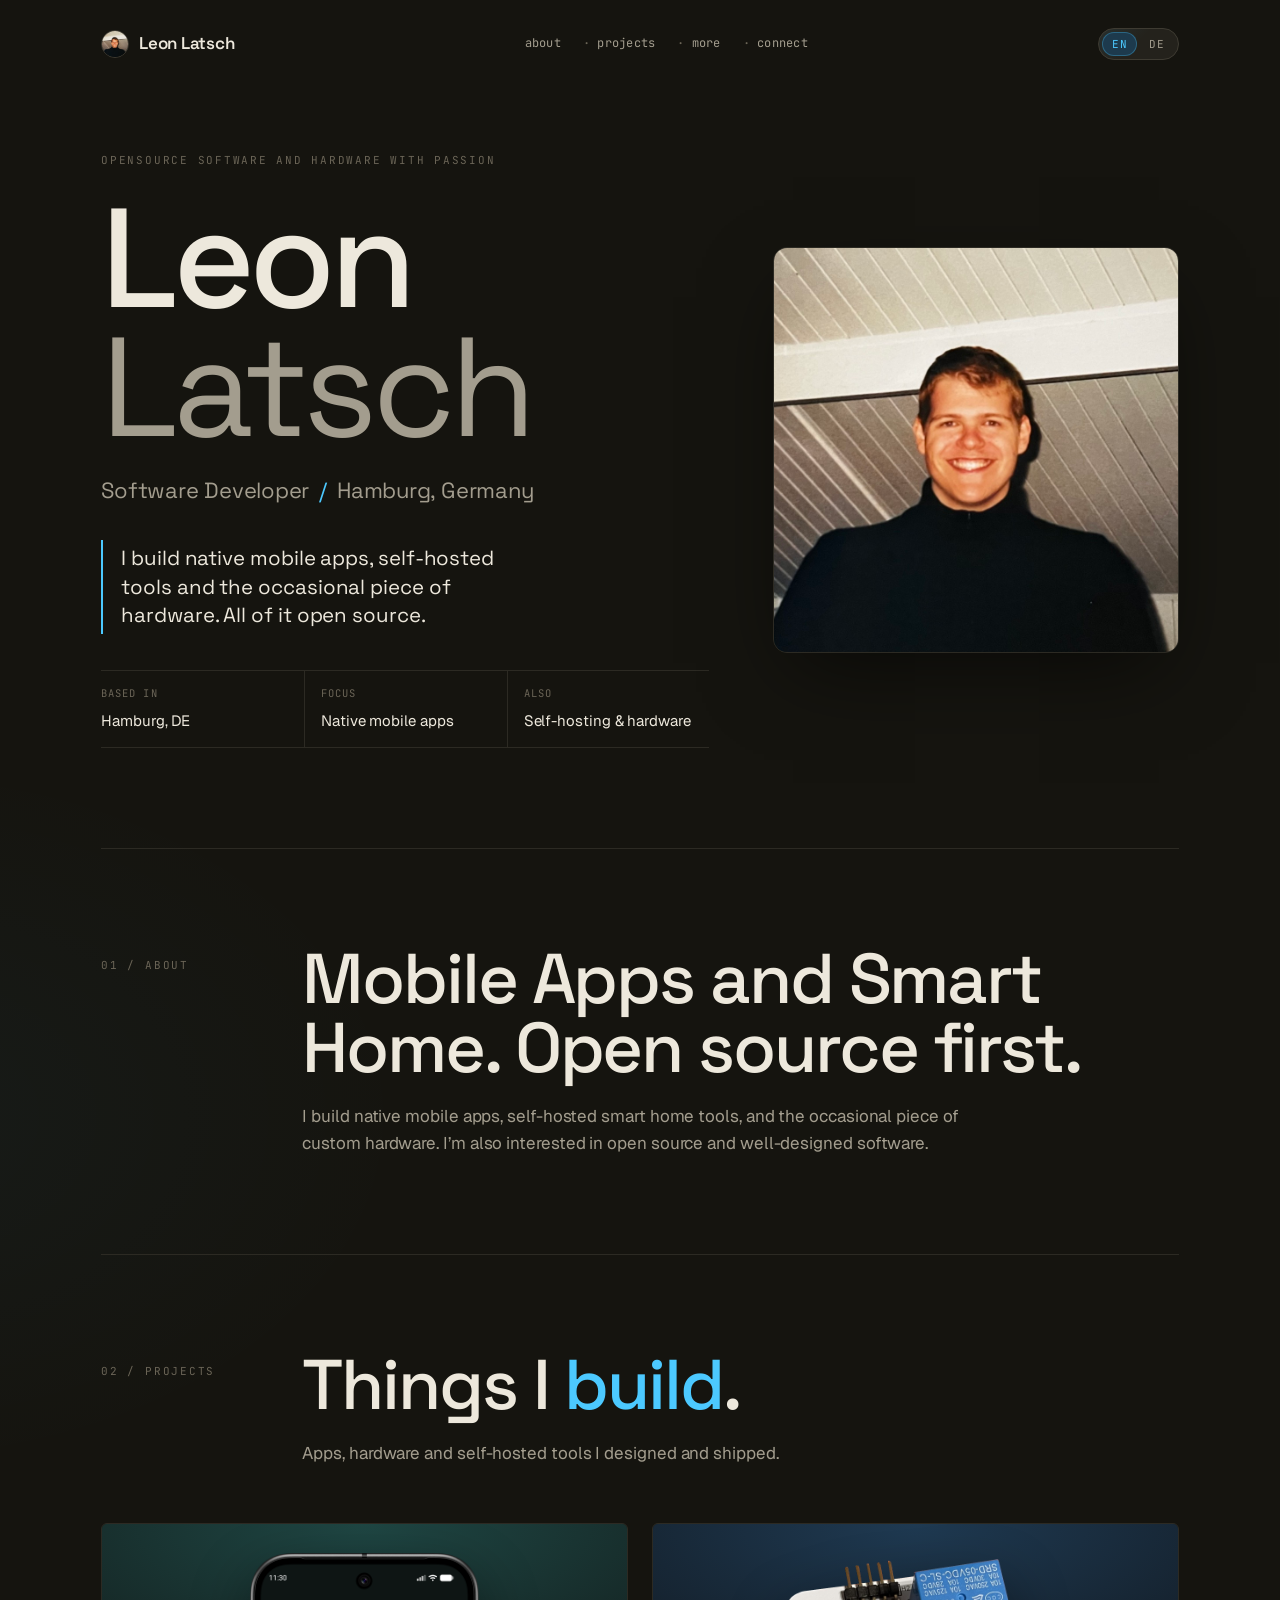
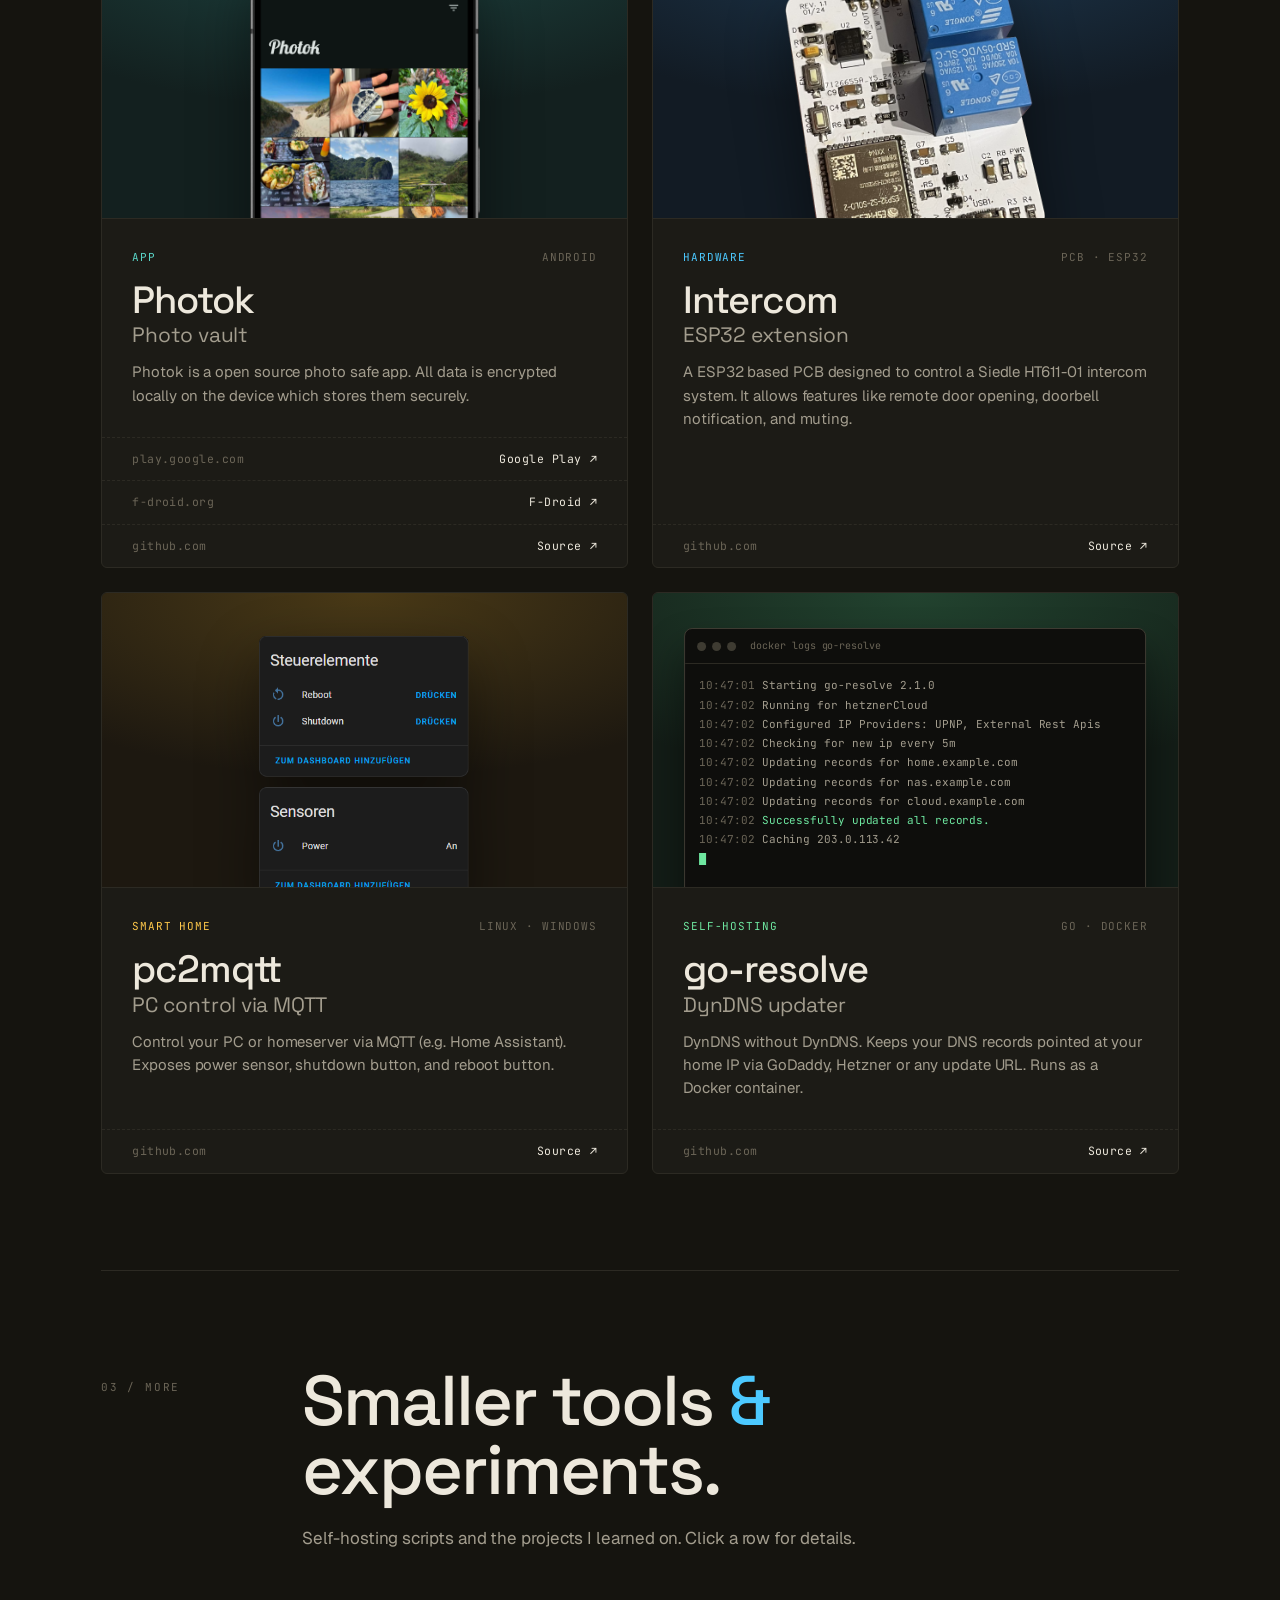
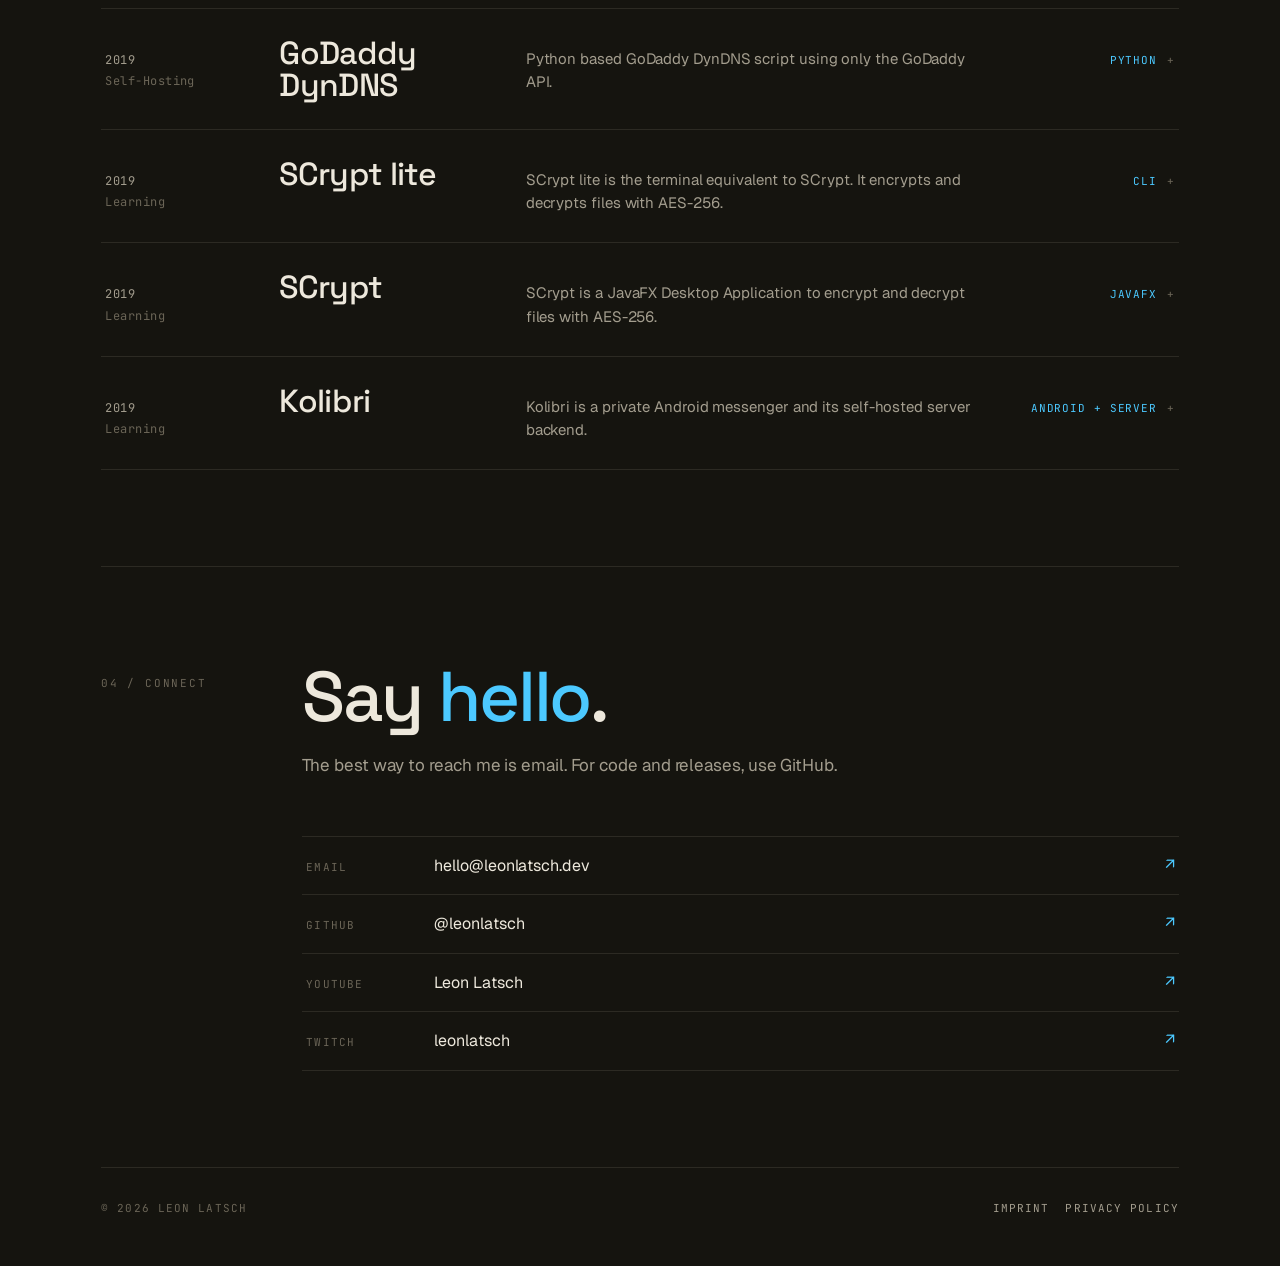
==== commit de63933d: "use real picture of me" ====
--- a/index.html
+++ b/index.html
@@ -13,7 +13,7 @@
         <link
             rel="icon"
             type="image/png"
-            href="https://github.com/leonlatsch.png"
+            href="assets/favicon.png"
         />
         <link rel="preconnect" href="https://fonts.googleapis.com" />
         <link rel="preconnect" href="https://fonts.gstatic.com" crossorigin />
@@ -22,7 +22,6 @@
             rel="stylesheet"
         />
         <link rel="stylesheet" href="./styles.css" />
-        <script src="https://cdn.telemetrydeck.com/websdk/telemetrydeck.min.js" data-app-id="EEBC27F7-3748-41E8-992B-FD4944C7D993"></script>
     </head>
     <body data-page="home">
         <div class="wrap">
@@ -30,7 +29,7 @@
                 <a href="#top" class="brand" aria-label="Back to top">
                     <img
                         class="brand-avatar"
-                        src="https://github.com/leonlatsch.png"
+                        src="assets/profile.jpg"
                         alt=""
                         width="28"
                         height="28"
@@ -85,7 +84,7 @@
                         </div>
                         <figure class="portrait">
                             <img
-                                src="https://github.com/leonlatsch.png"
+                                src="assets/profile.jpg"
                                 alt="Leon Latsch profile picture"
                                 width="460"
                                 height="460"
--- a/styles.css
+++ b/styles.css
@@ -301,7 +301,7 @@
   overflow: hidden;
   background: var(--bg-elev);
   border: 1px solid var(--rule);
-  border-radius: 4px;
+  border-radius: 14px;
   box-shadow: 0 30px 80px -20px rgba(0, 0, 0, 0.6);
 }
 
